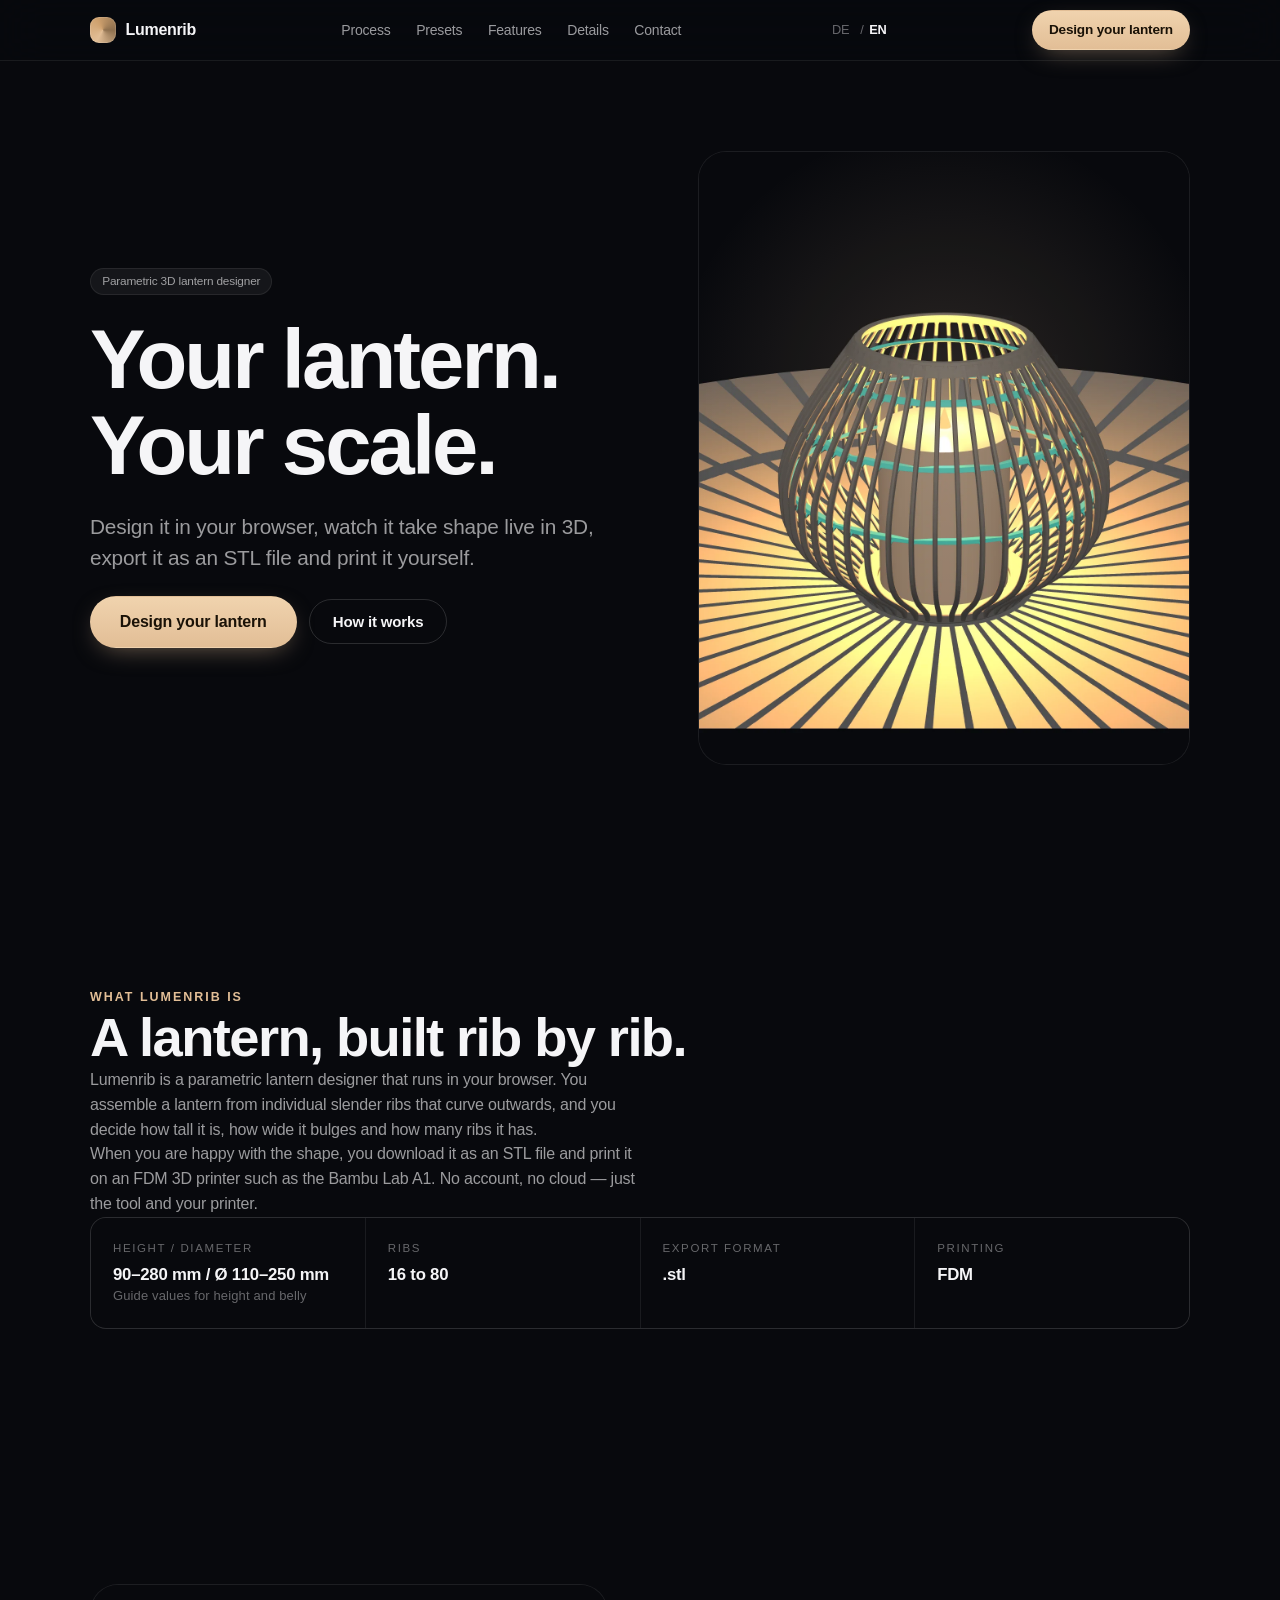
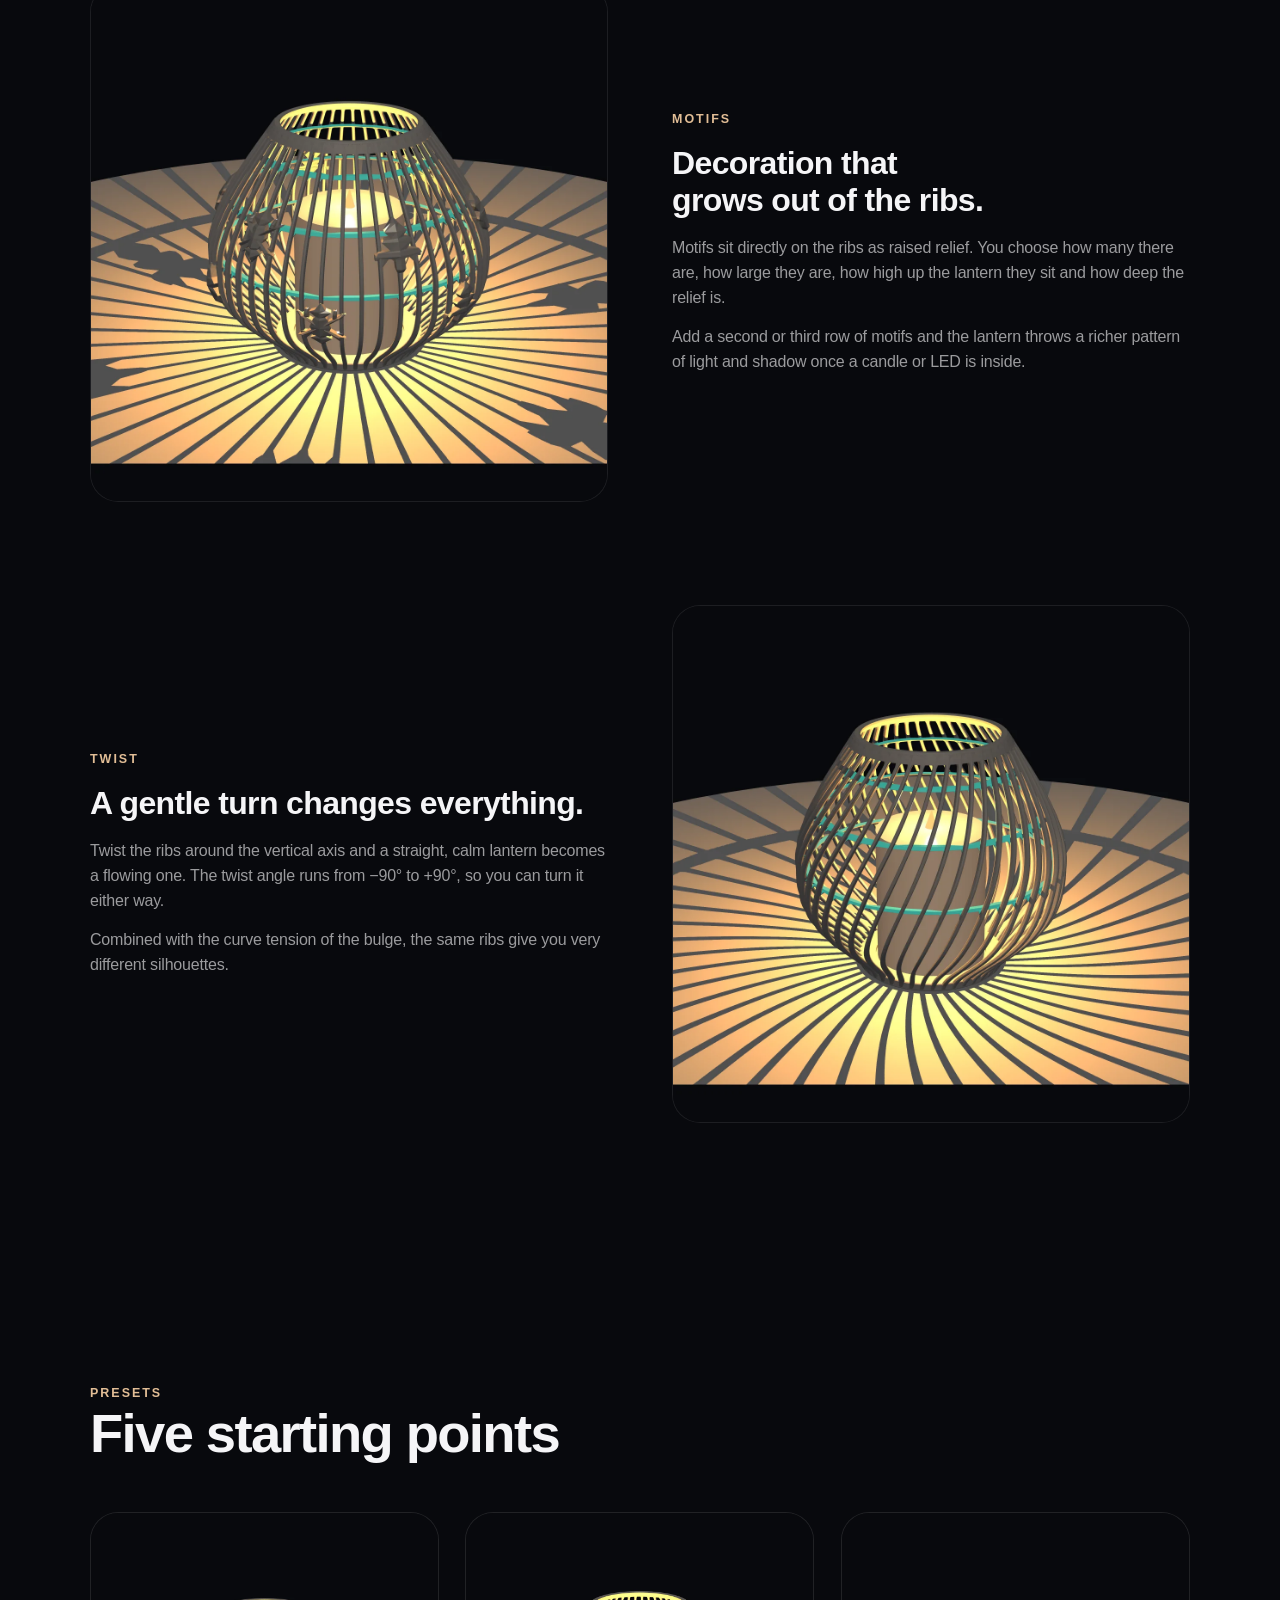
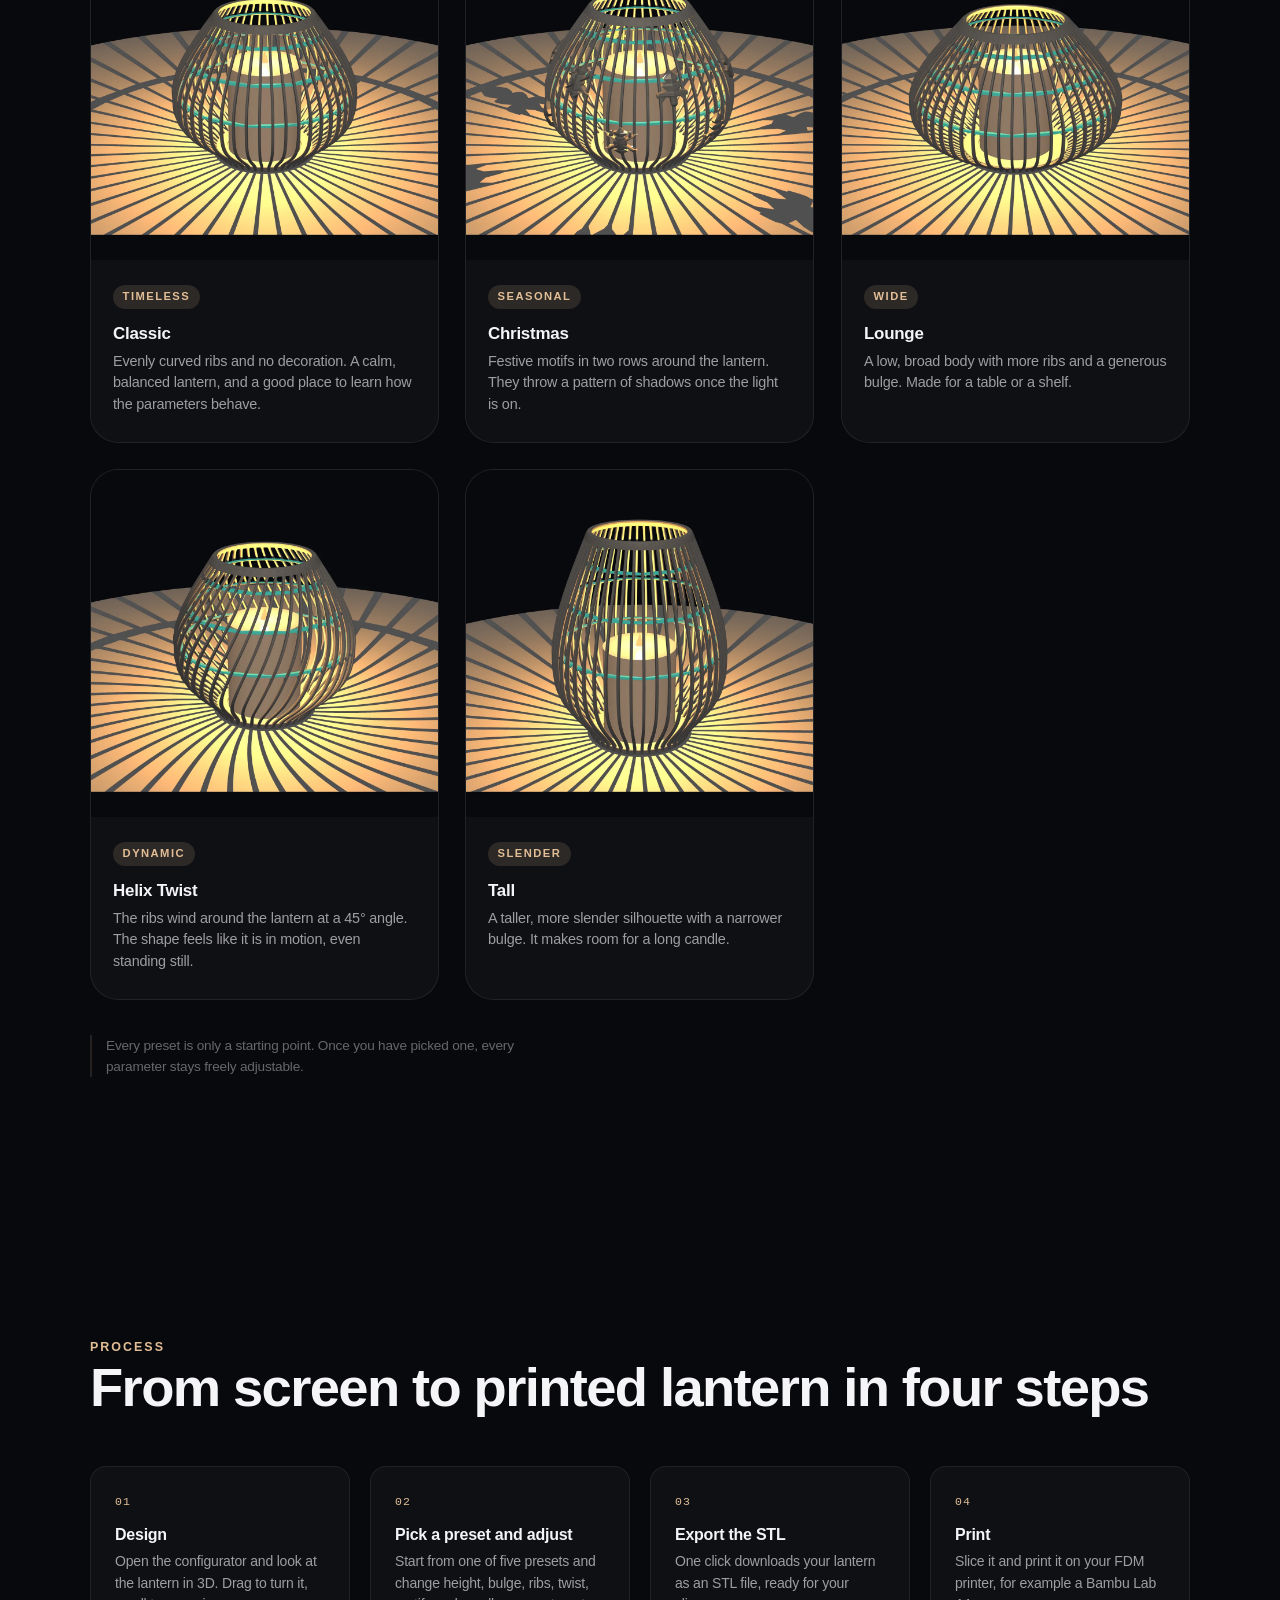
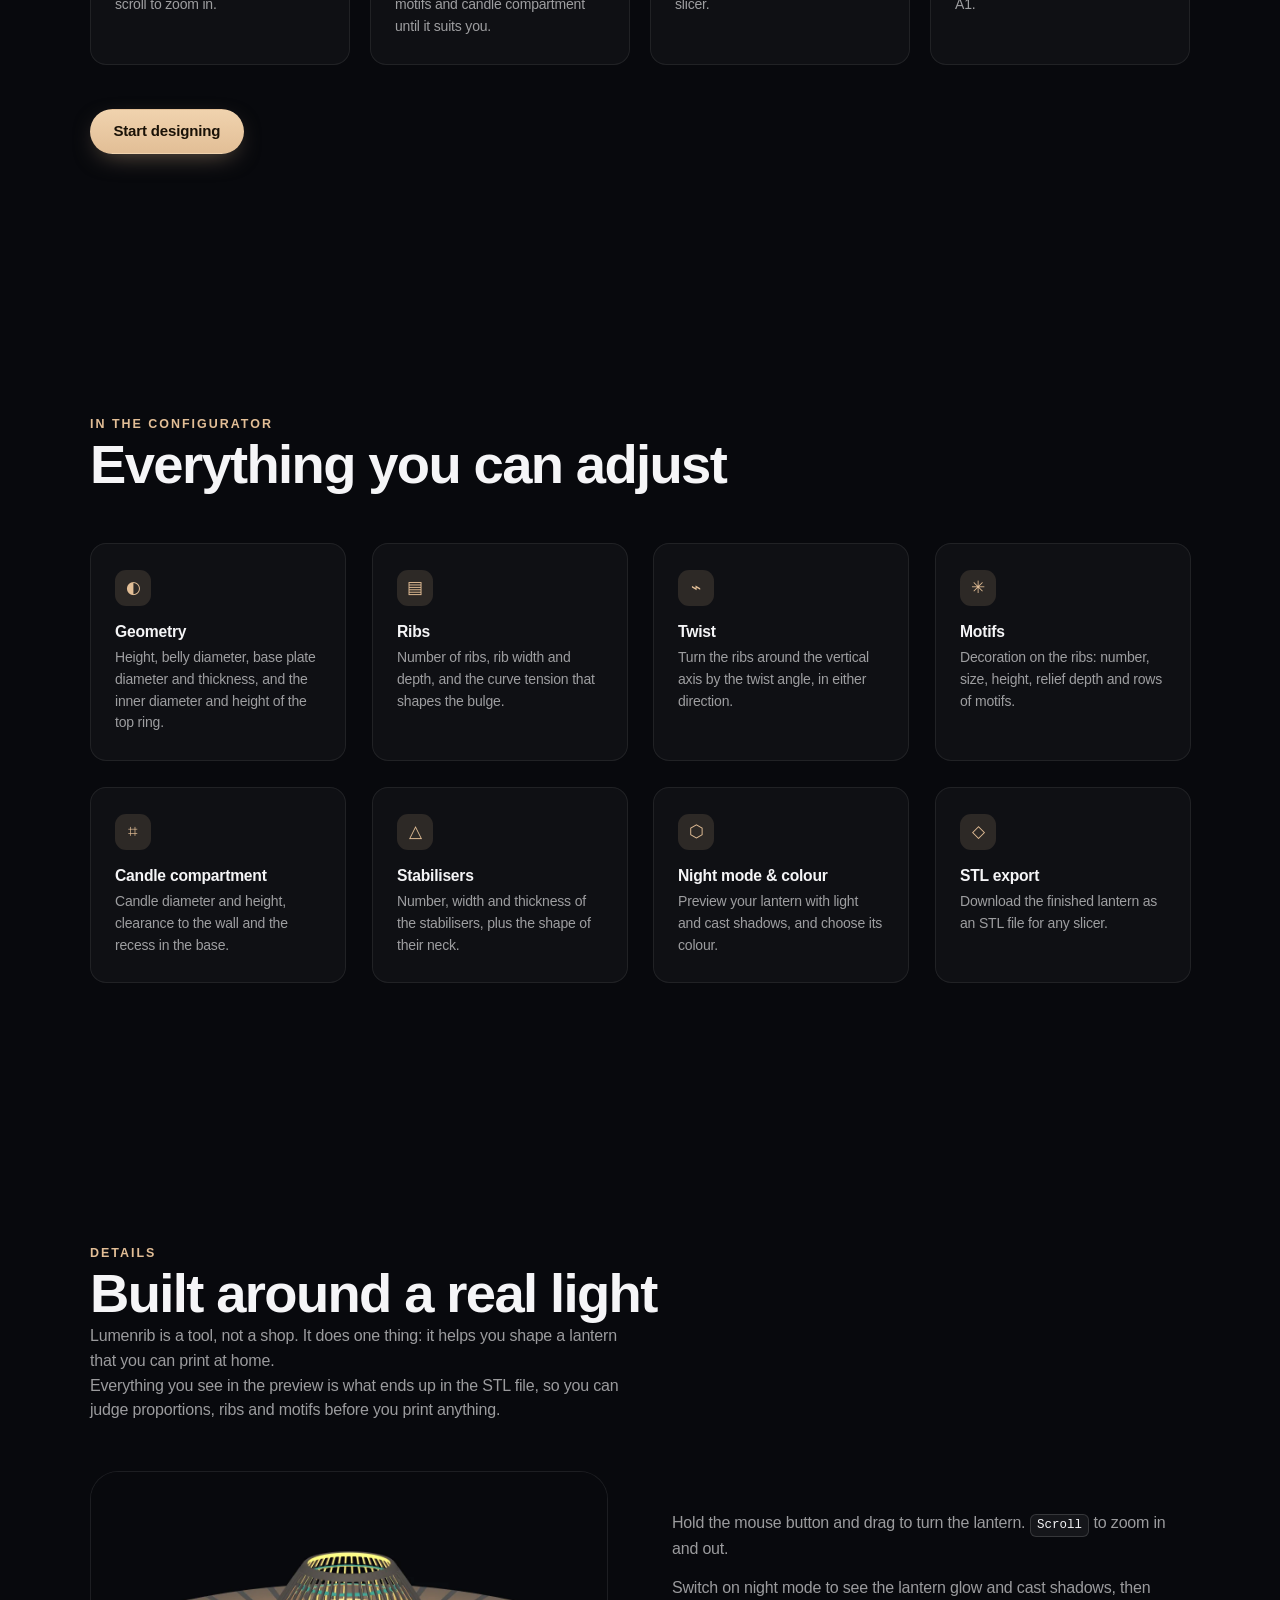
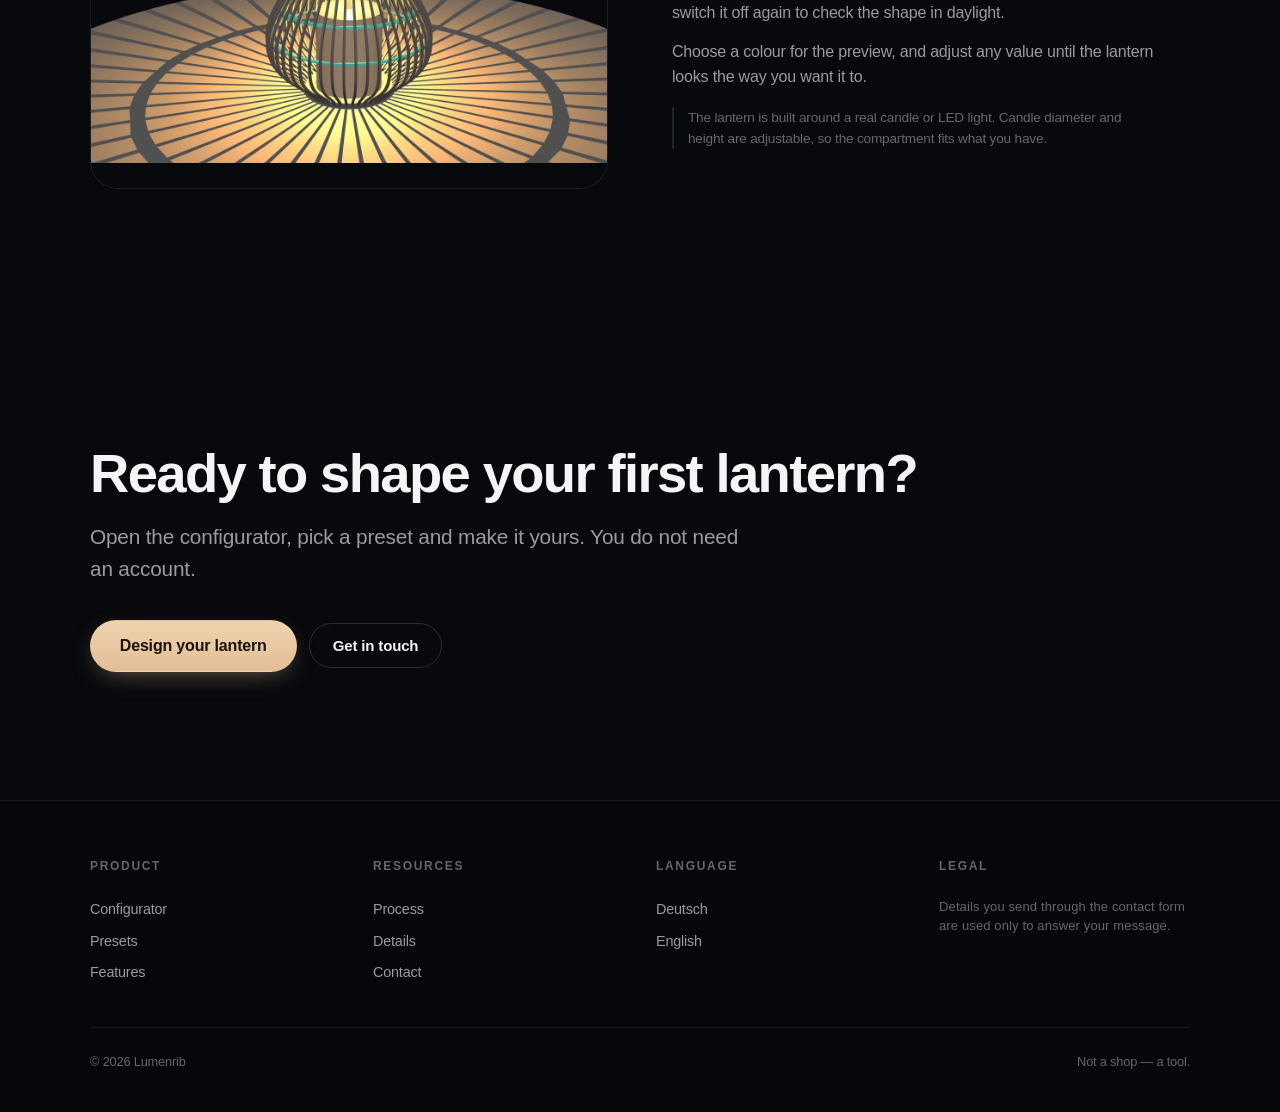
==== en/index.html @ dcef4f00 "Rebrand auf Lumenrib, Deko als Beta markiert, Druck-Service auf Kontaktseite" ====
<!DOCTYPE html>
<html lang="en">
<head>
  <meta charset="utf-8">
  <meta name="viewport" content="width=device-width, initial-scale=1">
  <title>Lumenrib — Design parametric 3D lanterns yourself</title>
  <meta name="description" content="Design a parametric lantern in your browser, see it live in 3D, export it as an STL file and print it yourself on an FDM 3D printer.">
  <meta name="theme-color" content="#08090d">

  <meta property="og:type" content="website">
  <meta property="og:site_name" content="Lumenrib">
  <meta property="og:locale" content="en_GB">
  <meta property="og:title" content="Lumenrib — Design parametric 3D lanterns yourself">
  <meta property="og:description" content="Design a lantern in your browser, export it as an STL file and print it yourself.">
  <meta property="og:image" content="../assets/img/wide-hero.webp">

  <link rel="alternate" hreflang="en" href="index.html">
  <link rel="alternate" hreflang="de" href="../index.html">
  <link rel="alternate" hreflang="x-default" href="../index.html">

  <link rel="icon" href="data:image/svg+xml,%3Csvg xmlns='http://www.w3.org/2000/svg' viewBox='0 0 32 32'%3E%3Crect width='32' height='32' rx='8' fill='%2308090d'/%3E%3Ccircle cx='16' cy='16' r='7' fill='%23e2be96'/%3E%3C/svg%3E">
  <link rel="preload" as="image" href="../assets/img/hero-portrait.webp">
  <link rel="stylesheet" href="../assets/css/site.css">
  <script src="../assets/js/site.js" defer></script>
</head>
<body>

  <nav class="nav" aria-label="Main navigation">
    <div class="wrap nav-inner">
      <a class="nav-brand" href="index.html" aria-label="Lumenrib — home">
        <span class="nav-mark" aria-hidden="true"></span>
        <span>Lumenrib</span>
      </a>
      <ul class="nav-links">
        <li><a class="nav-link" href="#process">Process</a></li>
        <li><a class="nav-link" href="#presets">Presets</a></li>
        <li><a class="nav-link" href="#features">Features</a></li>
        <li><a class="nav-link" href="#details">Details</a></li>
        <li><a class="nav-link" href="contact.html">Contact</a></li>
      </ul>
      <div class="lang" aria-label="Language">
        <a href="../index.html" hreflang="de" lang="de">DE</a>
        <span aria-hidden="true">/</span>
        <span aria-current="true">EN</span>
      </div>
      <a class="nav-cta" href="configurator.html">Design your lantern</a>
    </div>
  </nav>

  <main>

    <!-- Hero -->
    <section class="hero wrap">
      <div class="hero__copy">
        <span class="badge">Parametric 3D lantern designer</span>
        <h1 class="display-xl">Your lantern. Your scale.</h1>
        <p class="lede">Design it in your browser, watch it take shape live in 3D, export it as an STL file and print it yourself.</p>
        <div class="btn-row">
          <a class="btn btn--primary btn--lg" href="configurator.html">Design your lantern</a>
          <a class="btn btn--ghost" href="#process">How it works</a>
        </div>
      </div>
      <div class="hero__media">
        <img src="../assets/img/hero-portrait.webp" alt="A glowing 3D-printed lantern made of curved ribs, rendered in the Lumenrib configurator" width="1200" height="1500" loading="eager" decoding="async">
      </div>
    </section>

    <!-- Introduction -->
    <section class="section wrap reveal" id="introduction">
      <span class="eyebrow">What Lumenrib is</span>
      <h2 class="display-l">A lantern, built rib by rib.</h2>
      <p class="body">Lumenrib is a parametric lantern designer that runs in your browser. You assemble a lantern from individual slender ribs that curve outwards, and you decide how tall it is, how wide it bulges and how many ribs it has.</p>
      <p class="body">When you are happy with the shape, you download it as an STL file and print it on an FDM 3D printer such as the Bambu Lab A1. No account, no cloud — just the tool and your printer.</p>
      <dl class="specs reveal" data-reveal-delay="1">
        <div class="spec">
          <dt class="spec__k">Height / diameter</dt>
          <dd class="spec__v">90–280 mm / Ø 110–250 mm</dd>
          <dd class="caption">Guide values for height and belly</dd>
        </div>
        <div class="spec">
          <dt class="spec__k">Ribs</dt>
          <dd class="spec__v">16 to 80</dd>
        </div>
        <div class="spec">
          <dt class="spec__k">Export format</dt>
          <dd class="spec__v">.stl</dd>
        </div>
        <div class="spec">
          <dt class="spec__k">Printing</dt>
          <dd class="spec__v">FDM</dd>
        </div>
      </dl>
    </section>

    <!-- Showcase -->
    <section class="section wrap">
      <div class="showcase reveal">
        <div class="showcase__media">
          <img src="../assets/img/card-xmas.webp" alt="The Christmas preset: a lantern with decorative motifs on its ribs" width="1200" height="1200" loading="lazy" decoding="async">
        </div>
        <div class="showcase__body">
          <span class="eyebrow">Motifs</span>
          <h2 class="display-m">Decoration that grows out of the ribs.</h2>
          <p class="body">Motifs sit directly on the ribs as raised relief. You choose how many there are, how large they are, how high up the lantern they sit and how deep the relief is.</p>
          <p class="body">Add a second or third row of motifs and the lantern throws a richer pattern of light and shadow once a candle or LED is inside.</p>
        </div>
      </div>
      <div class="showcase showcase--flip reveal" style="margin-top: clamp(48px, 8vw, 110px)">
        <div class="showcase__media">
          <img src="../assets/img/card-twist.webp" alt="The Twist preset: a lantern whose ribs are twisted around the vertical axis" width="1200" height="1200" loading="lazy" decoding="async">
        </div>
        <div class="showcase__body">
          <span class="eyebrow">Twist</span>
          <h2 class="display-m">A gentle turn changes everything.</h2>
          <p class="body">Twist the ribs around the vertical axis and a straight, calm lantern becomes a flowing one. The twist angle runs from −90° to +90°, so you can turn it either way.</p>
          <p class="body">Combined with the curve tension of the bulge, the same ribs give you very different silhouettes.</p>
        </div>
      </div>
    </section>

    <!-- Presets -->
    <section class="section wrap reveal" id="presets">
      <span class="eyebrow">Presets</span>
      <h2 class="display-l">Five starting points</h2>
      <div class="grid grid--3" style="margin-top: clamp(28px, 4vw, 48px)">
        <article class="card reveal" data-reveal-delay="1">
          <div class="card__media">
            <img src="../assets/img/card-classic.webp" alt="The Classic preset: a plain lantern with evenly curved ribs" width="1200" height="1200" loading="lazy" decoding="async">
          </div>
          <div class="card__body">
            <span class="card__tag">Timeless</span>
            <h3 class="card__title">Classic</h3>
            <p class="card__text">Evenly curved ribs and no decoration. A calm, balanced lantern, and a good place to learn how the parameters behave.</p>
          </div>
        </article>
        <article class="card reveal" data-reveal-delay="2">
          <div class="card__media">
            <img src="../assets/img/card-xmas.webp" alt="The Christmas preset: a lantern with decorative motifs on its ribs" width="1200" height="1200" loading="lazy" decoding="async">
          </div>
          <div class="card__body">
            <span class="card__tag">Seasonal</span>
            <h3 class="card__title">Christmas</h3>
            <p class="card__text">Festive motifs in two rows around the lantern. They throw a pattern of shadows once the light is on.</p>
          </div>
        </article>
        <article class="card reveal" data-reveal-delay="3">
          <div class="card__media">
            <img src="../assets/img/card-lounge.webp" alt="The Lounge preset: a wide, low lantern with many ribs" width="1200" height="1200" loading="lazy" decoding="async">
          </div>
          <div class="card__body">
            <span class="card__tag">Wide</span>
            <h3 class="card__title">Lounge</h3>
            <p class="card__text">A low, broad body with more ribs and a generous bulge. Made for a table or a shelf.</p>
          </div>
        </article>
        <article class="card reveal" data-reveal-delay="1">
          <div class="card__media">
            <img src="../assets/img/card-twist.webp" alt="The Twist preset: a lantern whose ribs are twisted around the vertical axis" width="1200" height="1200" loading="lazy" decoding="async">
          </div>
          <div class="card__body">
            <span class="card__tag">Dynamic</span>
            <h3 class="card__title">Helix Twist</h3>
            <p class="card__text">The ribs wind around the lantern at a 45° angle. The shape feels like it is in motion, even standing still.</p>
          </div>
        </article>
        <article class="card reveal" data-reveal-delay="2">
          <div class="card__media">
            <img src="../assets/img/card-tall.webp" alt="The Tall preset: a slender, tall lantern" width="1200" height="1200" loading="lazy" decoding="async">
          </div>
          <div class="card__body">
            <span class="card__tag">Slender</span>
            <h3 class="card__title">Tall</h3>
            <p class="card__text">A taller, more slender silhouette with a narrower bulge. It makes room for a long candle.</p>
          </div>
        </article>
      </div>
      <p class="note" style="margin-top: clamp(24px, 3vw, 36px)">Every preset is only a starting point. Once you have picked one, every parameter stays freely adjustable.</p>
    </section>

    <!-- Process -->
    <section class="section wrap reveal" id="process">
      <span class="eyebrow">Process</span>
      <h2 class="display-l">From screen to printed lantern in four steps</h2>
      <ol class="steps" role="list" style="margin-top: clamp(28px, 4vw, 48px)">
        <li class="step reveal" data-reveal-delay="1">
          <span class="step__num">01</span>
          <h3 class="step__title">Design</h3>
          <p class="step__text">Open the configurator and look at the lantern in 3D. Drag to turn it, scroll to zoom in.</p>
        </li>
        <li class="step reveal" data-reveal-delay="2">
          <span class="step__num">02</span>
          <h3 class="step__title">Pick a preset and adjust</h3>
          <p class="step__text">Start from one of five presets and change height, bulge, ribs, twist, motifs and candle compartment until it suits you.</p>
        </li>
        <li class="step reveal" data-reveal-delay="3">
          <span class="step__num">03</span>
          <h3 class="step__title">Export the STL</h3>
          <p class="step__text">One click downloads your lantern as an STL file, ready for your slicer.</p>
        </li>
        <li class="step reveal" data-reveal-delay="1">
          <span class="step__num">04</span>
          <h3 class="step__title">Print</h3>
          <p class="step__text">Slice it and print it on your FDM printer, for example a Bambu Lab A1.</p>
        </li>
      </ol>
      <div class="btn-row" style="margin-top: clamp(28px, 4vw, 44px)">
        <a class="btn btn--primary" href="configurator.html">Start designing</a>
      </div>
    </section>

    <!-- Features -->
    <section class="section wrap reveal" id="features">
      <span class="eyebrow">In the configurator</span>
      <h2 class="display-l">Everything you can adjust</h2>
      <div class="grid grid--4" style="margin-top: clamp(28px, 4vw, 48px)">
        <div class="feature reveal" data-reveal-delay="1">
          <div class="feature__icon" aria-hidden="true">◐</div>
          <h3 class="feature__title">Geometry</h3>
          <p class="feature__text">Height, belly diameter, base plate diameter and thickness, and the inner diameter and height of the top ring.</p>
        </div>
        <div class="feature reveal" data-reveal-delay="2">
          <div class="feature__icon" aria-hidden="true">▤</div>
          <h3 class="feature__title">Ribs</h3>
          <p class="feature__text">Number of ribs, rib width and depth, and the curve tension that shapes the bulge.</p>
        </div>
        <div class="feature reveal" data-reveal-delay="3">
          <div class="feature__icon" aria-hidden="true">⌁</div>
          <h3 class="feature__title">Twist</h3>
          <p class="feature__text">Turn the ribs around the vertical axis by the twist angle, in either direction.</p>
        </div>
        <div class="feature reveal" data-reveal-delay="1">
          <div class="feature__icon" aria-hidden="true">✳</div>
          <h3 class="feature__title">Motifs</h3>
          <p class="feature__text">Decoration on the ribs: number, size, height, relief depth and rows of motifs.</p>
        </div>
        <div class="feature reveal" data-reveal-delay="2">
          <div class="feature__icon" aria-hidden="true">⌗</div>
          <h3 class="feature__title">Candle compartment</h3>
          <p class="feature__text">Candle diameter and height, clearance to the wall and the recess in the base.</p>
        </div>
        <div class="feature reveal" data-reveal-delay="3">
          <div class="feature__icon" aria-hidden="true">△</div>
          <h3 class="feature__title">Stabilisers</h3>
          <p class="feature__text">Number, width and thickness of the stabilisers, plus the shape of their neck.</p>
        </div>
        <div class="feature reveal" data-reveal-delay="1">
          <div class="feature__icon" aria-hidden="true">⬡</div>
          <h3 class="feature__title">Night mode &amp; colour</h3>
          <p class="feature__text">Preview your lantern with light and cast shadows, and choose its colour.</p>
        </div>
        <div class="feature reveal" data-reveal-delay="2">
          <div class="feature__icon" aria-hidden="true">◇</div>
          <h3 class="feature__title">STL export</h3>
          <p class="feature__text">Download the finished lantern as an STL file for any slicer.</p>
        </div>
      </div>
    </section>

    <!-- Details -->
    <section class="section wrap reveal" id="details">
      <span class="eyebrow">Details</span>
      <h2 class="display-l">Built around a real light</h2>
      <p class="body">Lumenrib is a tool, not a shop. It does one thing: it helps you shape a lantern that you can print at home.</p>
      <p class="body">Everything you see in the preview is what ends up in the STL file, so you can judge proportions, ribs and motifs before you print anything.</p>
      <div class="showcase" style="margin-top: clamp(28px, 4vw, 48px)">
        <div class="showcase__media">
          <img src="../assets/img/wide-hero.webp" alt="A lantern in the Lumenrib configurator, shown in the 3D preview" width="1200" height="733" loading="lazy" decoding="async">
        </div>
        <div class="showcase__body">
          <p class="body">Hold the mouse button and drag to turn the lantern. <span class="kbd">Scroll</span> to zoom in and out.</p>
          <p class="body">Switch on night mode to see the lantern glow and cast shadows, then switch it off again to check the shape in daylight.</p>
          <p class="body">Choose a colour for the preview, and adjust any value until the lantern looks the way you want it to.</p>
          <p class="note">The lantern is built around a real candle or LED light. Candle diameter and height are adjustable, so the compartment fits what you have.</p>
        </div>
      </div>
    </section>

    <!-- Closing CTA -->
    <section class="section wrap reveal">
      <h2 class="display-l">Ready to shape your first lantern?</h2>
      <p class="lede" style="margin-top: 1.1rem">Open the configurator, pick a preset and make it yours. You do not need an account.</p>
      <div class="btn-row" style="margin-top: clamp(24px, 3vw, 36px)">
        <a class="btn btn--primary btn--lg" href="configurator.html">Design your lantern</a>
        <a class="btn btn--ghost" href="contact.html">Get in touch</a>
      </div>
    </section>

  </main>

  <footer class="footer">
    <div class="wrap">
      <div class="footer-grid">
        <div class="footer-col">
          <p class="footer-title">Product</p>
          <ul>
            <li><a href="configurator.html">Configurator</a></li>
            <li><a href="#presets">Presets</a></li>
            <li><a href="#features">Features</a></li>
          </ul>
        </div>
        <div class="footer-col">
          <p class="footer-title">Resources</p>
          <ul>
            <li><a href="#process">Process</a></li>
            <li><a href="#details">Details</a></li>
            <li><a href="contact.html">Contact</a></li>
          </ul>
        </div>
        <div class="footer-col">
          <p class="footer-title">Language</p>
          <ul>
            <li><a href="../index.html" hreflang="de" lang="de">Deutsch</a></li>
            <li><span aria-current="true">English</span></li>
          </ul>
        </div>
        <div class="footer-col">
          <p class="footer-title">Legal</p>
          <p class="caption">Details you send through the contact form are used only to answer your message.</p>
        </div>
      </div>
      <div class="footer-note">
        <span>© <span data-year>2026</span> Lumenrib</span>
        <span>Not a shop — a tool.</span>
      </div>
    </div>
  </footer>

</body>
</html>
---- assets/css/site.css ----
/* ==========================================================================
   Lumenrib — Design-System
   Reines, handgeschriebenes CSS. Kein Framework, kein Build-Step.
   Einzige Design-Quelle für alle Landing-/Kontaktseiten.
   Breakpoints (mobile-first): 640 / 900 / 1200px
   ========================================================================== */

/* --------------------------------------------------------------------------
   1. Tokens
   -------------------------------------------------------------------------- */
:root {
  --bg: #08090d;
  --surface: rgba(255, 255, 255, .03);
  --surface-2: rgba(255, 255, 255, .055);
  --line: rgba(255, 255, 255, .075);
  --line-strong: rgba(255, 255, 255, .14);
  --fg: #f5f5f7;
  --fg-2: rgba(245, 245, 247, .62);
  --fg-3: rgba(245, 245, 247, .40);
  --accent: #e2be96;
  --accent-soft: rgba(226, 190, 150, .14);
  --radius: 16px;
  --radius-lg: 28px;
  --maxw: 1180px;
  --ease: cubic-bezier(.16, 1, .3, 1);
  --nav-h: 60px;
  --font-sans: -apple-system, BlinkMacSystemFont, "SF Pro Display", "Inter", "Segoe UI", Roboto, sans-serif;
  --font-mono: ui-monospace, "SF Mono", "JetBrains Mono", Menlo, monospace;
  color-scheme: dark;
}

/* --------------------------------------------------------------------------
   2. Reset & Basis
   -------------------------------------------------------------------------- */
*,
*::before,
*::after {
  box-sizing: border-box;
}

* {
  margin: 0;
}

html {
  scroll-behavior: smooth;
  -webkit-text-size-adjust: 100%;
  text-size-adjust: 100%;
}

body {
  min-height: 100vh;
  background: var(--bg);
  color: var(--fg);
  font-family: var(--font-sans);
  font-size: 17px;
  line-height: 1.55;
  letter-spacing: -.011em;
  -webkit-font-smoothing: antialiased;
  -moz-osx-font-smoothing: grayscale;
  text-rendering: optimizeLegibility;
}

img,
picture,
svg,
video {
  display: block;
  max-width: 100%;
  height: auto;
}

input,
button,
textarea,
select {
  font: inherit;
  color: inherit;
}

button {
  background: none;
  border: 0;
}

a {
  color: var(--accent);
  text-decoration-thickness: 1px;
  text-underline-offset: .18em;
}

h1, h2, h3, h4, h5, h6 {
  font-weight: 600;
  overflow-wrap: break-word;
}

p {
  overflow-wrap: break-word;
}

ul[role="list"],
ol[role="list"] {
  list-style: none;
  padding: 0;
}

::selection {
  background: rgba(226, 190, 150, .32);
  color: var(--fg);
}

/* Anker-Ziele landen unterhalb der Sticky-Nav */
[id] {
  scroll-margin-top: calc(var(--nav-h) + 16px);
}

:focus-visible {
  outline: 2px solid var(--accent);
  outline-offset: 3px;
}

/* --------------------------------------------------------------------------
   3. Layout
   -------------------------------------------------------------------------- */
.wrap {
  width: 100%;
  max-width: var(--maxw);
  margin-inline: auto;
  padding-inline: clamp(20px, 5vw, 40px);
}

.section {
  padding-block: clamp(72px, 10vw, 140px);
}

.section--tight {
  padding-block: clamp(36px, 5vw, 70px);
}

.eyebrow {
  display: inline-block;
  font-size: .78rem;
  font-weight: 600;
  line-height: 1.3;
  text-transform: uppercase;
  letter-spacing: .16em;
  color: var(--accent);
  font-feature-settings: "ss01";
}

.divider {
  display: block;
  width: 100%;
  height: 1px;
  background: var(--line);
  border: 0;
}

/* --------------------------------------------------------------------------
   4. Typografie
   -------------------------------------------------------------------------- */
.display-xl,
.display-l,
.display-m {
  font-weight: 600;
  color: var(--fg);
  font-feature-settings: "ss01";
  text-wrap: balance;
}

.display-xl {
  font-size: clamp(2.6rem, 7vw, 5.2rem);
  line-height: 1.03;
  letter-spacing: -.035em;
}

.display-l {
  font-size: clamp(2rem, 4.6vw, 3.4rem);
  line-height: 1.08;
  letter-spacing: -.03em;
}

.display-m {
  font-size: clamp(1.4rem, 2.6vw, 2rem);
  line-height: 1.15;
  letter-spacing: -.02em;
}

.lede {
  font-size: clamp(1.05rem, 1.9vw, 1.3rem);
  line-height: 1.5;
  color: var(--fg-2);
  max-width: 62ch;
  text-wrap: pretty;
}

.body {
  font-size: 1rem;
  color: var(--fg-2);
  max-width: 62ch;
  text-wrap: pretty;
}

.caption {
  font-size: .8125rem;
  line-height: 1.45;
  color: var(--fg-3);
  letter-spacing: .01em;
}

.mono {
  font-family: var(--font-mono);
  font-size: .9em;
  letter-spacing: 0;
}

/* --------------------------------------------------------------------------
   5. Navigation
   -------------------------------------------------------------------------- */
.nav {
  position: sticky;
  top: 0;
  z-index: 100;
  background: rgba(8, 9, 13, .72);
  -webkit-backdrop-filter: blur(24px) saturate(180%);
  backdrop-filter: blur(24px) saturate(180%);
  border-bottom: 1px solid var(--line);
  transition: background .35s var(--ease), box-shadow .35s var(--ease);
}

.nav.is-scrolled {
  background: rgba(8, 9, 13, .9);
  box-shadow: 0 1px 0 rgba(255, 255, 255, .06);
}

.nav-inner {
  display: flex;
  align-items: center;
  justify-content: space-between;
  gap: 1rem;
  height: var(--nav-h);
}

.nav-brand {
  display: inline-flex;
  align-items: center;
  gap: .6rem;
  flex: none;
  min-height: 44px;
  font-size: 1rem;
  font-weight: 600;
  letter-spacing: -.02em;
  color: var(--fg);
  text-decoration: none;
  white-space: nowrap;
}

.nav-mark {
  display: inline-block;
  flex: none;
  width: 26px;
  height: 26px;
  border-radius: 9px;
  background: conic-gradient(from 210deg, #e2be96, #cfa16e, #8d6f4e, #e2be96);
  box-shadow: 0 0 0 1px rgba(255, 255, 255, .12) inset;
}

.nav-links {
  display: flex;
  align-items: center;
  gap: 1.6rem;
  list-style: none;
  padding: 0;
}

.nav-link {
  font-size: .875rem;
  color: var(--fg-2);
  text-decoration: none;
  white-space: nowrap;
  transition: color .25s var(--ease);
}

.nav-link:hover,
.nav-link[aria-current="page"] {
  color: var(--fg);
}

.nav-cta {
  display: inline-flex;
  align-items: center;
  justify-content: center;
  gap: .4rem;
  min-height: 40px;
  padding: .5rem 1rem;
  border-radius: 999px;
  border: 1px solid transparent;
  background: linear-gradient(180deg, #f0d3ae, #e2be96);
  color: #1a1207;
  font-size: .85rem;
  font-weight: 600;
  line-height: 1.2;
  text-decoration: none;
  white-space: nowrap;
  cursor: pointer;
  box-shadow: 0 8px 26px -10px rgba(226, 190, 150, .55);
  transition: transform .1s ease-out, background .3s var(--ease), box-shadow .3s var(--ease);
}

.nav-cta:hover {
  background: linear-gradient(180deg, #f6e0c2, #e9c9a5);
  box-shadow: 0 14px 34px -12px rgba(226, 190, 150, .7);
}

.nav-cta:active {
  transform: scale(.97);
}

.lang {
  display: flex;
  align-items: center;
  gap: .35rem;
  font-size: .8rem;
  color: var(--fg-3);
}

.lang a {
  display: inline-flex;
  align-items: center;
  justify-content: center;
  min-width: 28px;
  min-height: 32px;
  color: var(--fg-3);
  text-decoration: none;
  transition: color .25s var(--ease);
}

.lang a:hover {
  color: var(--fg-2);
}

.lang a[aria-current="page"],
.lang a[aria-current="true"],
.lang [aria-current] {
  color: var(--fg);
  font-weight: 600;
}

/* Mobile: Nav bleibt einzeilig — nur Marke, CTA und Sprache */
@media (max-width: 899px) {
  .nav-links {
    display: none;
  }
}

/* Schmale Displays (< 420px): Nav enger, CTA kompakter */
@media (max-width: 419px) {
  .nav-inner {
    gap: .45rem;
    padding-inline: 14px;
  }

  .nav-cta {
    padding: .5rem .65rem;
    font-size: .74rem;
  }

  .lang {
    gap: .15rem;
  }

  .lang a,
  .lang span {
    min-width: 26px;
  }
}

/* Sehr schmale Displays (< 360px): nur die Marke, kein Wortmarken-Text */
@media (max-width: 359px) {
  .nav-brand > span:not(.nav-mark) {
    display: none;
  }
}

@media (max-width: 639px) {
  .nav-inner {
    gap: .6rem;
  }

  .nav-brand {
    font-size: .95rem;
  }

  .nav-cta {
    min-height: 44px;
    padding: .5rem .9rem;
    font-size: .8rem;
  }

  .lang a {
    min-width: 32px;
    min-height: 44px;
  }
}

/* --------------------------------------------------------------------------
   6. Buttons
   -------------------------------------------------------------------------- */
.btn {
  display: inline-flex;
  align-items: center;
  justify-content: center;
  gap: .5rem;
  min-height: 44px;
  padding: .78rem 1.4rem;
  border-radius: 999px;
  border: 1px solid transparent;
  font-size: .94rem;
  font-weight: 550;
  line-height: 1.2;
  letter-spacing: -.011em;
  text-decoration: none;
  white-space: nowrap;
  cursor: pointer;
  -webkit-tap-highlight-color: transparent;
  user-select: none;
  transition:
    transform .1s ease-out,
    background .3s var(--ease),
    border-color .3s var(--ease),
    box-shadow .3s var(--ease);
}

.btn:disabled,
.btn[aria-disabled="true"] {
  opacity: .55;
  cursor: progress;
}

.btn--lg {
  min-height: 52px;
  padding: .95rem 1.8rem;
  font-size: 1rem;
}

.btn--primary {
  background: linear-gradient(180deg, #f0d3ae, #e2be96);
  color: #1a1207;
  font-weight: 600;
  box-shadow: 0 8px 26px -10px rgba(226, 190, 150, .55);
}

.btn--primary:hover {
  transform: translateY(-1px);
  background: linear-gradient(180deg, #f6e0c2, #e9c9a5);
  box-shadow: 0 14px 34px -12px rgba(226, 190, 150, .7);
}

.btn--ghost {
  background: transparent;
  border-color: var(--line-strong);
  color: var(--fg);
}

.btn--ghost:hover {
  background: var(--surface-2);
  border-color: rgba(255, 255, 255, .24);
}

/* Press-Feedback: sofort, schlägt Hover-Lift */
.btn:active,
.btn--primary:active,
.btn--ghost:active {
  transform: scale(.97);
}

.btn:disabled:active {
  transform: none;
}

.btn-row {
  display: flex;
  flex-wrap: wrap;
  align-items: center;
  gap: .8rem;
}

/* --------------------------------------------------------------------------
   7. Grids & Karten
   -------------------------------------------------------------------------- */
.grid {
  display: grid;
  gap: clamp(16px, 2.2vw, 26px);
}

.grid--2 {
  grid-template-columns: repeat(auto-fit, minmax(min(280px, 100%), 1fr));
}

.grid--3 {
  grid-template-columns: repeat(auto-fit, minmax(min(260px, 100%), 1fr));
}

.grid--4 {
  grid-template-columns: repeat(auto-fit, minmax(min(210px, 100%), 1fr));
}

.card {
  display: flex;
  flex-direction: column;
  position: relative;
  background: var(--surface);
  border: 1px solid var(--line);
  border-radius: var(--radius-lg);
  overflow: hidden;
  color: inherit;
  text-decoration: none;
  transition:
    transform .45s var(--ease),
    border-color .45s var(--ease),
    background .45s var(--ease);
}

.card:hover {
  transform: translateY(-5px);
  border-color: var(--line-strong);
  background: var(--surface-2);
}

.card__media {
  aspect-ratio: 1 / 1;
  overflow: hidden;
  background: #0d0e13;
}

.card__media img {
  width: 100%;
  height: 100%;
  object-fit: cover;
  display: block;
  transition: transform .7s var(--ease);
}

.card:hover .card__media img {
  transform: scale(1.045);
}

.card__body {
  padding: 22px 22px 26px;
}

.card__title {
  font-size: 1.06rem;
  font-weight: 600;
  line-height: 1.3;
  letter-spacing: -.015em;
  margin-bottom: .35rem;
}

.card__text {
  font-size: .9rem;
  line-height: 1.5;
  color: var(--fg-2);
}

.card__tag {
  display: inline-block;
  font-size: .7rem;
  font-weight: 600;
  line-height: 1.3;
  text-transform: uppercase;
  letter-spacing: .13em;
  color: var(--accent);
  background: var(--accent-soft);
  padding: .3rem .6rem;
  border-radius: 999px;
  margin-bottom: .9rem;
}

/* --------------------------------------------------------------------------
   8. Features
   -------------------------------------------------------------------------- */
.feature {
  padding: 26px 24px;
  border-radius: var(--radius);
  background: var(--surface);
  border: 1px solid var(--line);
}

.feature__icon {
  display: flex;
  align-items: center;
  justify-content: center;
  width: 36px;
  height: 36px;
  border-radius: 11px;
  background: var(--accent-soft);
  color: var(--accent);
  font-size: 1.05rem;
  line-height: 1;
  margin-bottom: 1rem;
}

.feature__icon svg {
  width: 18px;
  height: 18px;
}

.feature__title {
  font-size: .98rem;
  font-weight: 600;
  line-height: 1.3;
  letter-spacing: -.015em;
  margin-bottom: .3rem;
}

.feature__text {
  font-size: .875rem;
  line-height: 1.55;
  color: var(--fg-2);
}

/* --------------------------------------------------------------------------
   9. Showcase
   -------------------------------------------------------------------------- */
.showcase {
  display: grid;
  grid-template-columns: 1fr 1fr;
  gap: clamp(24px, 5vw, 72px);
  align-items: center;
}

.showcase__media {
  border-radius: var(--radius-lg);
  overflow: hidden;
  border: 1px solid var(--line);
  background: #0b0c10;
}

.showcase__media img {
  width: 100%;
  display: block;
  object-fit: cover;
}

.showcase__body {
  display: flex;
  flex-direction: column;
  align-items: flex-start;
  gap: 1.1rem;
}

.showcase__body .lede + .body,
.showcase__body .body + .body {
  margin-top: -.2rem;
}

@media (min-width: 900px) {
  .showcase--flip .showcase__media {
    order: 2;
  }
}

@media (max-width: 899px) {
  .showcase {
    grid-template-columns: 1fr;
  }

  .showcase--flip .showcase__media {
    order: 0;
  }
}

/* --------------------------------------------------------------------------
   10. Schritte
   -------------------------------------------------------------------------- */
.steps {
  display: grid;
  grid-template-columns: repeat(auto-fit, minmax(min(240px, 100%), 1fr));
  gap: 20px;
  list-style: none;
  padding: 0;
}

.step {
  position: relative;
  padding: 26px 24px;
  border-radius: var(--radius);
  background: var(--surface);
  border: 1px solid var(--line);
}

.step__num {
  display: block;
  font-family: var(--font-mono);
  font-size: .72rem;
  letter-spacing: .1em;
  color: var(--accent);
  margin-bottom: .9rem;
}

.step__title {
  font-size: 1rem;
  font-weight: 600;
  line-height: 1.3;
  letter-spacing: -.015em;
  margin-bottom: .3rem;
}

.step__text {
  font-size: .875rem;
  line-height: 1.55;
  color: var(--fg-2);
}

/* --------------------------------------------------------------------------
   11. Fakten / Specs
   -------------------------------------------------------------------------- */
.specs {
  display: grid;
  grid-template-columns: repeat(auto-fit, minmax(min(200px, 100%), 1fr));
  gap: 1px;
  background: var(--line);
  border: 1px solid var(--line);
  border-radius: var(--radius);
  overflow: hidden;
  padding: 0;
}

.spec {
  background: var(--bg);
  padding: 22px;
}

.spec__k {
  display: block;
  font-size: .72rem;
  font-weight: 500;
  text-transform: uppercase;
  letter-spacing: .14em;
  color: var(--fg-3);
  margin-bottom: .4rem;
}

.spec__v {
  display: block;
  font-size: 1.05rem;
  font-weight: 600;
  line-height: 1.35;
  letter-spacing: -.015em;
  color: var(--fg);
}

/* dl-Varianten: dd ohne Einzug */
.spec dd {
  margin: 0;
}

/* --------------------------------------------------------------------------
   12. Footer
   -------------------------------------------------------------------------- */
.footer {
  border-top: 1px solid var(--line);
  padding-block: 56px 40px;
  background: #06070a;
}

.footer-grid {
  display: grid;
  grid-template-columns: repeat(auto-fit, minmax(min(180px, 100%), 1fr));
  gap: 32px;
  margin-bottom: 44px;
}

.footer-title {
  font-size: .75rem;
  font-weight: 600;
  text-transform: uppercase;
  letter-spacing: .14em;
  color: var(--fg-3);
  margin-bottom: .9rem;
}

.footer-col {
  display: flex;
  flex-direction: column;
  align-items: flex-start;
  gap: .55rem;
  font-size: .9rem;
  color: var(--fg-2);
}

.footer-col ul {
  display: flex;
  flex-direction: column;
  gap: .55rem;
  list-style: none;
  padding: 0;
}

.footer-col a {
  color: var(--fg-2);
  text-decoration: none;
  font-size: .9rem;
  transition: color .25s var(--ease);
}

.footer-col a:hover {
  color: var(--fg);
}

.footer-note {
  display: flex;
  flex-wrap: wrap;
  justify-content: space-between;
  gap: 12px;
  font-size: .8rem;
  color: var(--fg-3);
  border-top: 1px solid var(--line);
  padding-top: 24px;
}

.footer-note a {
  color: var(--fg-2);
  text-decoration: none;
}

.footer-note a:hover {
  color: var(--fg);
}

@media (max-width: 639px) {
  .footer-col a {
    display: inline-flex;
    align-items: center;
    min-height: 44px;
  }

  .footer-col,
  .footer-col ul {
    gap: 0;
  }
}

/* --------------------------------------------------------------------------
   13. Hero
   -------------------------------------------------------------------------- */
.hero {
  display: grid;
  grid-template-columns: 1.05fr .95fr;
  gap: clamp(28px, 5vw, 64px);
  align-items: center;
  padding-block: clamp(48px, 7vw, 96px);
}

.hero__copy {
  display: flex;
  flex-direction: column;
  align-items: flex-start;
  gap: 1.4rem;
}

.hero__media {
  position: relative;
  border-radius: var(--radius-lg);
  overflow: hidden;
  border: 1px solid var(--line);
  background: #0a0b0f;
  isolation: isolate;
}

.hero__media img {
  width: 100%;
  display: block;
}

.hero__media::after {
  content: "";
  position: absolute;
  inset: 0;
  z-index: 1;
  background: radial-gradient(circle at 50% 40%, rgba(226, 190, 150, .16), transparent 62%);
  mix-blend-mode: screen;
  pointer-events: none;
}

@media (max-width: 899px) {
  .hero {
    grid-template-columns: 1fr;
  }
}

/* --------------------------------------------------------------------------
   14. Kleinteile
   -------------------------------------------------------------------------- */
.badge {
  display: inline-flex;
  align-items: center;
  gap: .4rem;
  font-size: .74rem;
  font-weight: 500;
  line-height: 1.3;
  padding: .3rem .7rem;
  border-radius: 999px;
  background: var(--surface-2);
  border: 1px solid var(--line);
  color: var(--fg-2);
}

.kbd {
  display: inline-block;
  font-family: var(--font-mono);
  font-size: .78rem;
  line-height: 1.3;
  letter-spacing: 0;
  padding: .15rem .4rem;
  border-radius: 6px;
  background: var(--surface-2);
  border: 1px solid var(--line-strong);
  color: var(--fg);
}

.note {
  font-size: .85rem;
  line-height: 1.55;
  color: var(--fg-3);
  border-left: 2px solid var(--accent-soft);
  padding-left: 14px;
  max-width: 62ch;
}

/* --------------------------------------------------------------------------
   15. Formular
   -------------------------------------------------------------------------- */
.form {
  display: grid;
  gap: 18px;
  max-width: 560px;
}

.field {
  display: grid;
  gap: .45rem;
  border: 0;
  padding: 0;
  min-width: 0;
}

.field__label {
  font-size: .85rem;
  font-weight: 550;
  color: var(--fg);
}

.field__hint {
  font-size: .78rem;
  line-height: 1.45;
  color: var(--fg-3);
}

.input,
.textarea,
.select {
  display: block;
  width: 100%;
  min-height: 44px;
  padding: .8rem .95rem;
  border-radius: 12px;
  background: rgba(255, 255, 255, .04);
  border: 1px solid var(--line-strong);
  color: var(--fg);
  font: inherit;
  font-size: .94rem;
  line-height: 1.4;
  letter-spacing: -.011em;
  transition:
    border-color .25s var(--ease),
    background .25s var(--ease),
    box-shadow .25s var(--ease);
}

.input:hover,
.textarea:hover,
.select:hover {
  border-color: rgba(255, 255, 255, .2);
}

.input:focus,
.textarea:focus,
.select:focus {
  outline: none;
  border-color: rgba(226, 190, 150, .55);
  box-shadow: 0 0 0 4px rgba(226, 190, 150, .12);
  background: rgba(255, 255, 255, .06);
}

.input::placeholder,
.textarea::placeholder {
  color: var(--fg-3);
  opacity: 1;
}

.input[aria-invalid="true"],
.textarea[aria-invalid="true"],
.select[aria-invalid="true"] {
  border-color: rgba(255, 120, 120, .55);
}

.input[aria-invalid="true"]:focus,
.textarea[aria-invalid="true"]:focus,
.select[aria-invalid="true"]:focus {
  box-shadow: 0 0 0 4px rgba(255, 120, 120, .12);
}

.textarea {
  min-height: 150px;
  resize: vertical;
}

.select {
  -webkit-appearance: none;
  appearance: none;
  padding-right: 2.6rem;
  cursor: pointer;
  background-image: url("data:image/svg+xml,%3Csvg xmlns='http://www.w3.org/2000/svg' width='12' height='8' viewBox='0 0 12 8' fill='none'%3E%3Cpath d='M1 1.5l5 5 5-5' stroke='rgba(245,245,247,0.40)' stroke-width='1.6' stroke-linecap='round' stroke-linejoin='round'/%3E%3C/svg%3E");
  background-repeat: no-repeat;
  background-position: right .95rem center;
  background-size: 12px 8px;
}

.select option {
  background: #14151b;
  color: var(--fg);
}

.checkbox {
  display: flex;
  align-items: flex-start;
  gap: .6rem;
  font-size: .85rem;
  line-height: 1.5;
  color: var(--fg-2);
  cursor: pointer;
}

.checkbox input {
  -webkit-appearance: none;
  appearance: none;
  position: relative;
  flex: none;
  width: 18px;
  height: 18px;
  margin: 2px 0 0;
  border-radius: 5px;
  border: 1px solid var(--line-strong);
  background: rgba(255, 255, 255, .04);
  cursor: pointer;
  transition:
    background .2s var(--ease),
    border-color .2s var(--ease),
    box-shadow .2s var(--ease);
}

.checkbox input::after {
  content: "";
  position: absolute;
  left: 5px;
  top: 1.5px;
  width: 5px;
  height: 10px;
  border: solid #1a1207;
  border-width: 0 2px 2px 0;
  transform: rotate(45deg) scale(0);
  transform-origin: center;
  transition: transform .2s var(--ease);
}

.checkbox input:checked {
  background: var(--accent);
  border-color: var(--accent);
}

.checkbox input:checked::after {
  transform: rotate(45deg) scale(1);
}

.checkbox input:focus-visible {
  outline: 2px solid var(--accent);
  outline-offset: 2px;
}

.checkbox input[aria-invalid="true"] {
  border-color: rgba(255, 120, 120, .55);
}

.checkbox a {
  color: var(--accent);
}

.form__status {
  display: none;
  font-size: .875rem;
  line-height: 1.5;
  padding: .75rem 1rem;
  border-radius: 12px;
}

.form__status a {
  color: inherit;
  font-weight: 600;
}

.form__status--ok {
  display: block;
  background: rgba(120, 220, 150, .1);
  border: 1px solid rgba(120, 220, 150, .3);
  color: #a8e8bc;
}

.form__status--err {
  display: block;
  background: rgba(255, 120, 120, .1);
  border: 1px solid rgba(255, 120, 120, .3);
  color: #ffb3b3;
}

/* --------------------------------------------------------------------------
   16. Motion — Scroll-Reveal
   -------------------------------------------------------------------------- */
.reveal {
  opacity: 0;
  transform: translateY(28px);
  transition: opacity .9s var(--ease), transform .9s var(--ease);
  will-change: opacity, transform;
}

.reveal.is-in {
  opacity: 1;
  transform: none;
}

[data-reveal-delay="0"] {
  transition-delay: 0ms;
}

[data-reveal-delay="1"] {
  transition-delay: 90ms;
}

[data-reveal-delay="2"] {
  transition-delay: 180ms;
}

[data-reveal-delay="3"] {
  transition-delay: 270ms;
}

/* Ohne JavaScript bleibt Inhalt sichtbar */
@media (scripting: none) {
  .reveal {
    opacity: 1;
    transform: none;
  }
}

/* Reveal-Karten: nach dem Einblenden wieder normale Hover-Kurve */
.card.reveal.is-in {
  transition:
    opacity .9s var(--ease),
    transform .45s var(--ease),
    border-color .45s var(--ease),
    background .45s var(--ease);
}

.card.reveal.is-in:hover {
  transform: translateY(-5px);
}

/* --------------------------------------------------------------------------
   17. Hilfsklassen
   -------------------------------------------------------------------------- */
.sr-only {
  position: absolute !important;
  width: 1px !important;
  height: 1px !important;
  padding: 0 !important;
  margin: -1px !important;
  overflow: hidden !important;
  clip: rect(0, 0, 0, 0) !important;
  clip-path: inset(50%) !important;
  white-space: nowrap !important;
  border: 0 !important;
}

.no-scroll {
  overflow: hidden;
}

/* --------------------------------------------------------------------------
   18. Reduced Motion
   -------------------------------------------------------------------------- */
@media (prefers-reduced-motion: reduce) {
  html {
    scroll-behavior: auto !important;
  }

  .reveal {
    opacity: 1 !important;
    transform: none !important;
    transition: none !important;
  }

  .card,
  .card__media img,
  .btn,
  .nav,
  .nav-cta,
  .nav-link,
  .lang a,
  .input,
  .textarea,
  .select,
  .checkbox input,
  .checkbox input::after,
  .footer-col a {
    transition: none !important;
  }

  .card:hover,
  .card.reveal.is-in:hover,
  .card:hover .card__media img,
  .btn:hover,
  .btn:active,
  .nav-cta:active {
    transform: none !important;
  }
}
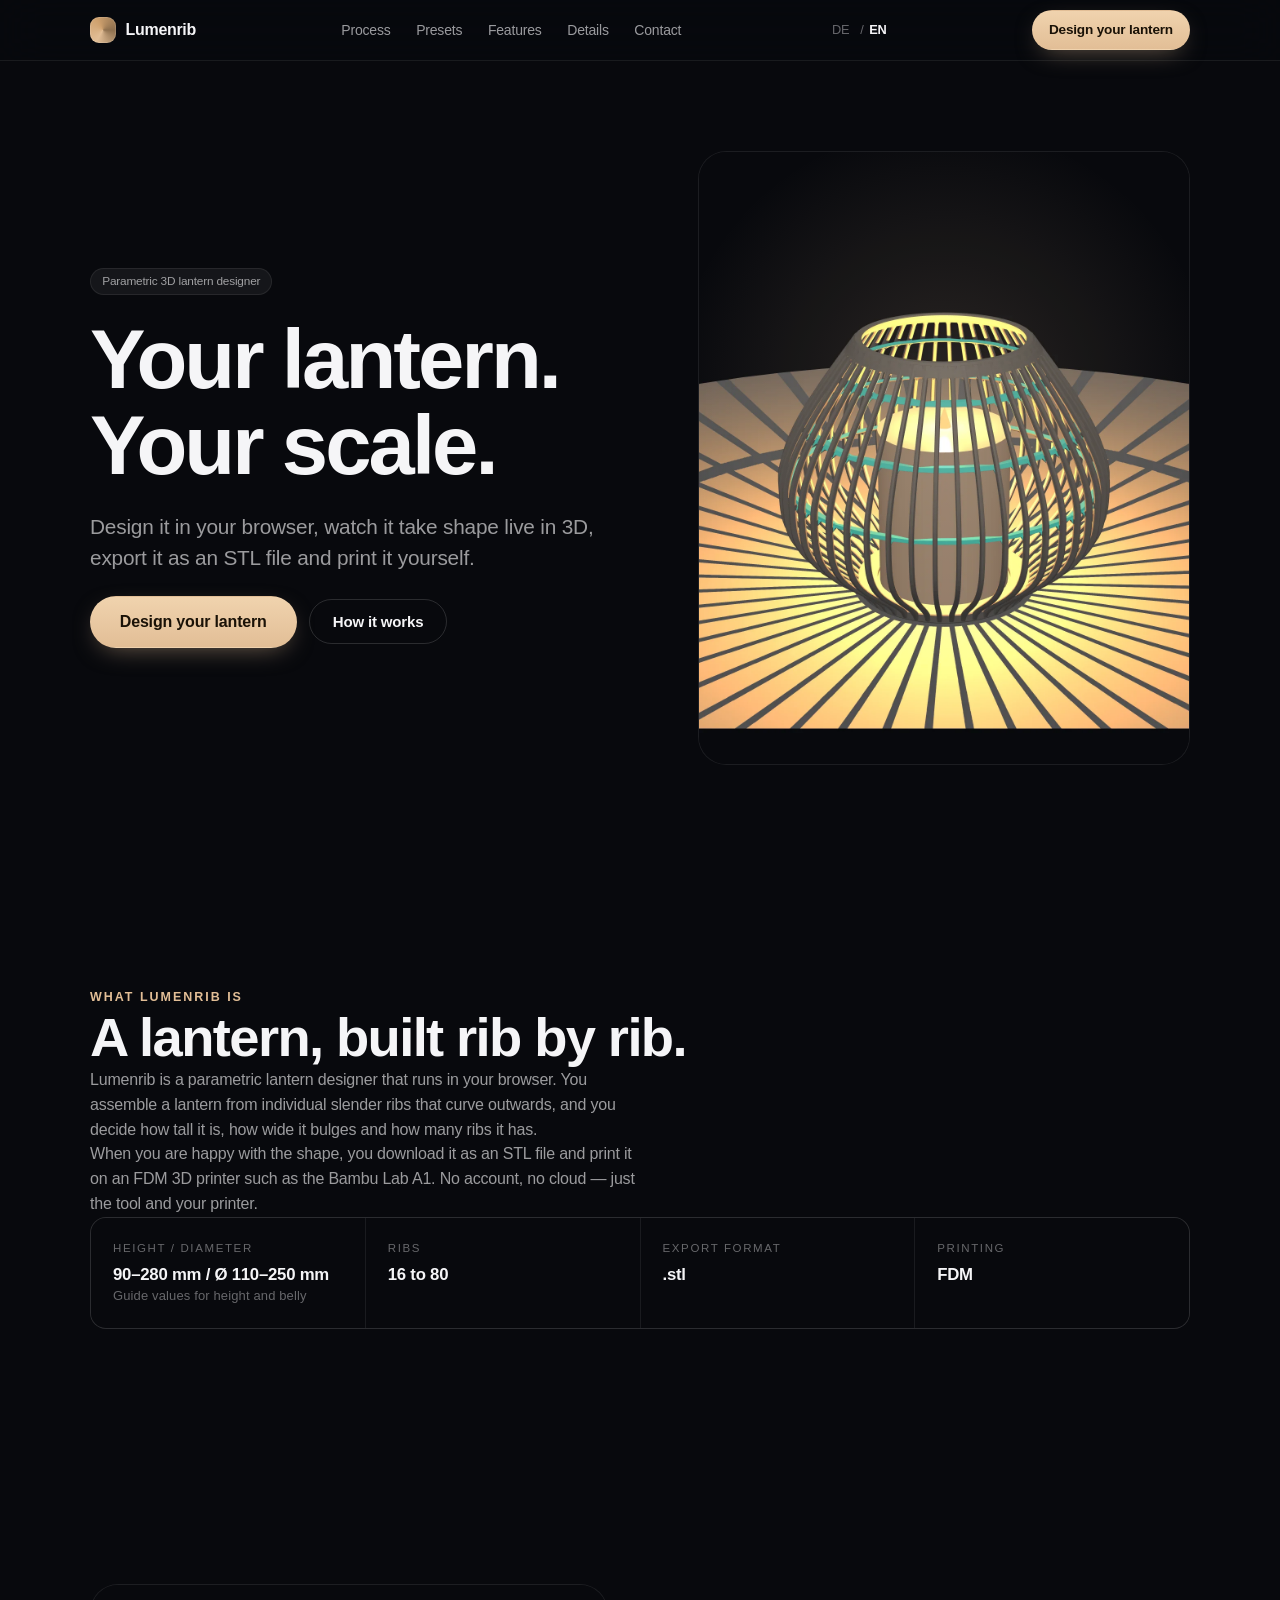
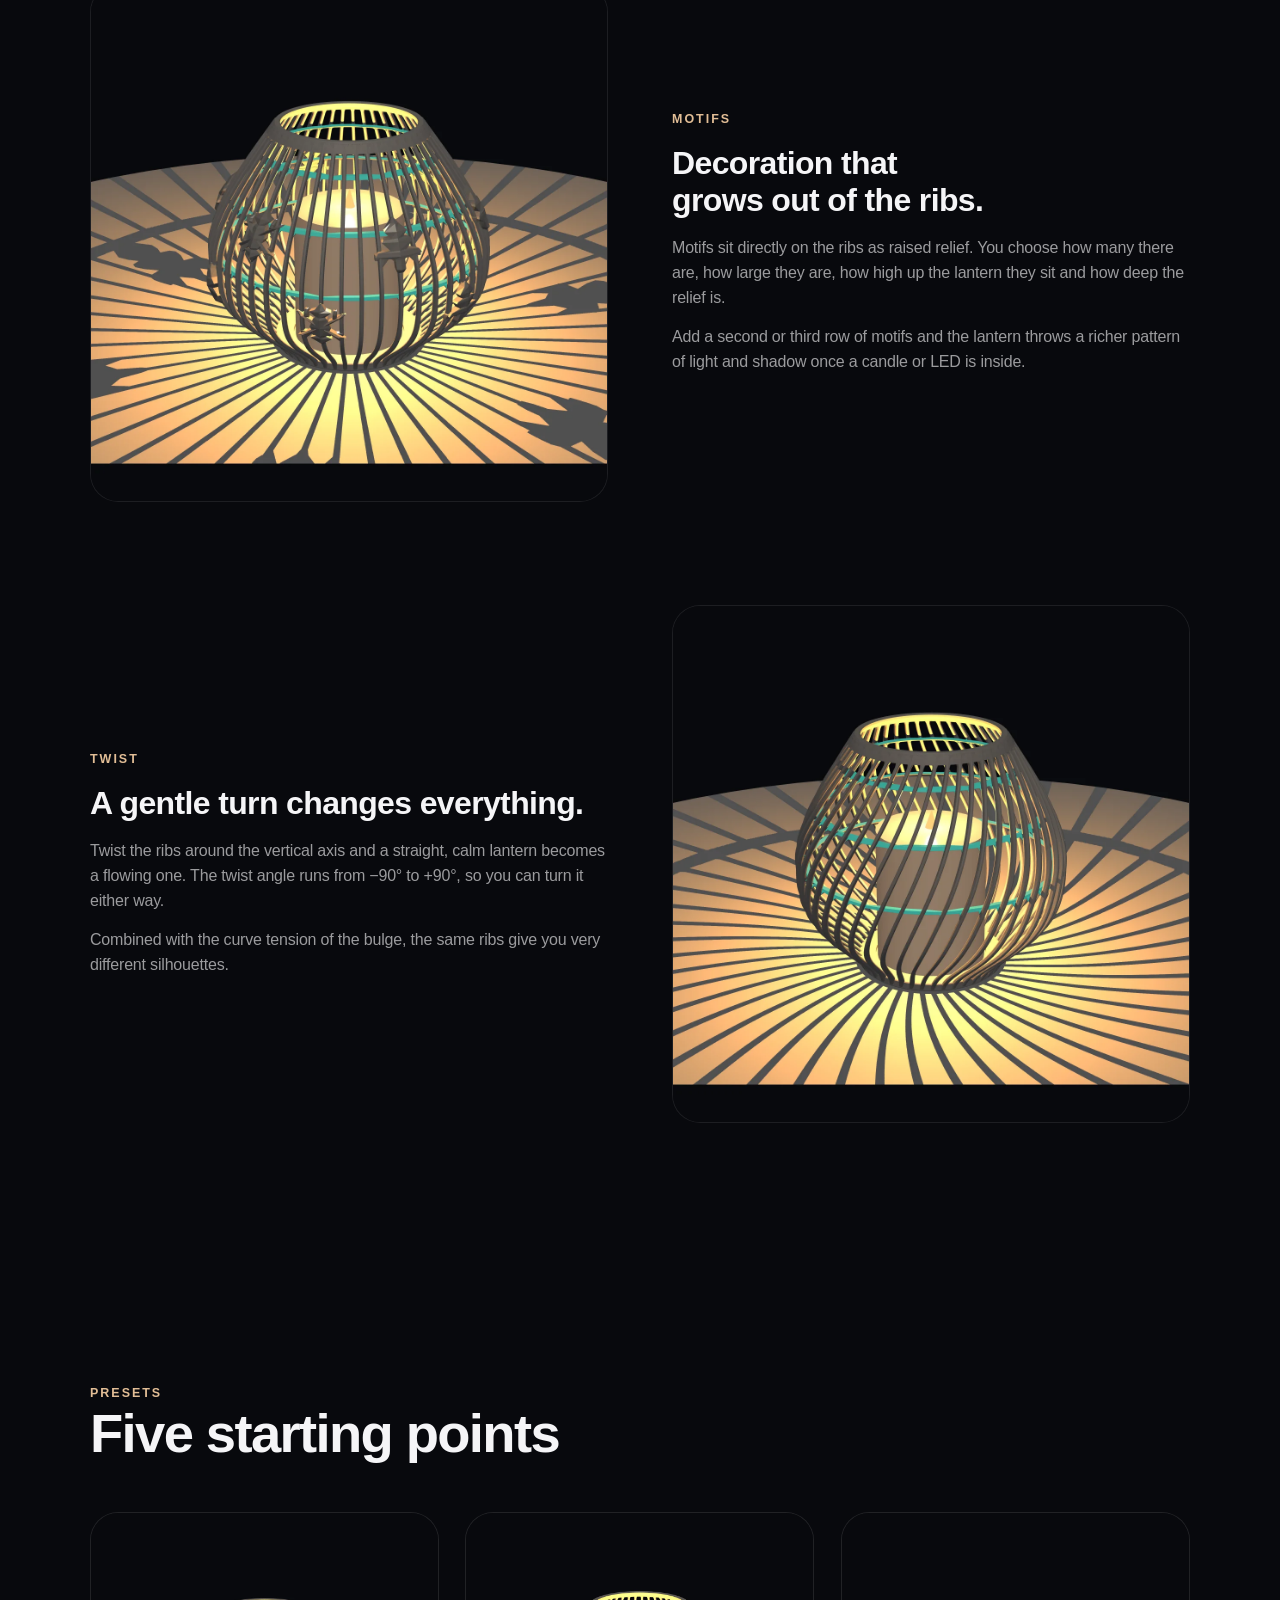
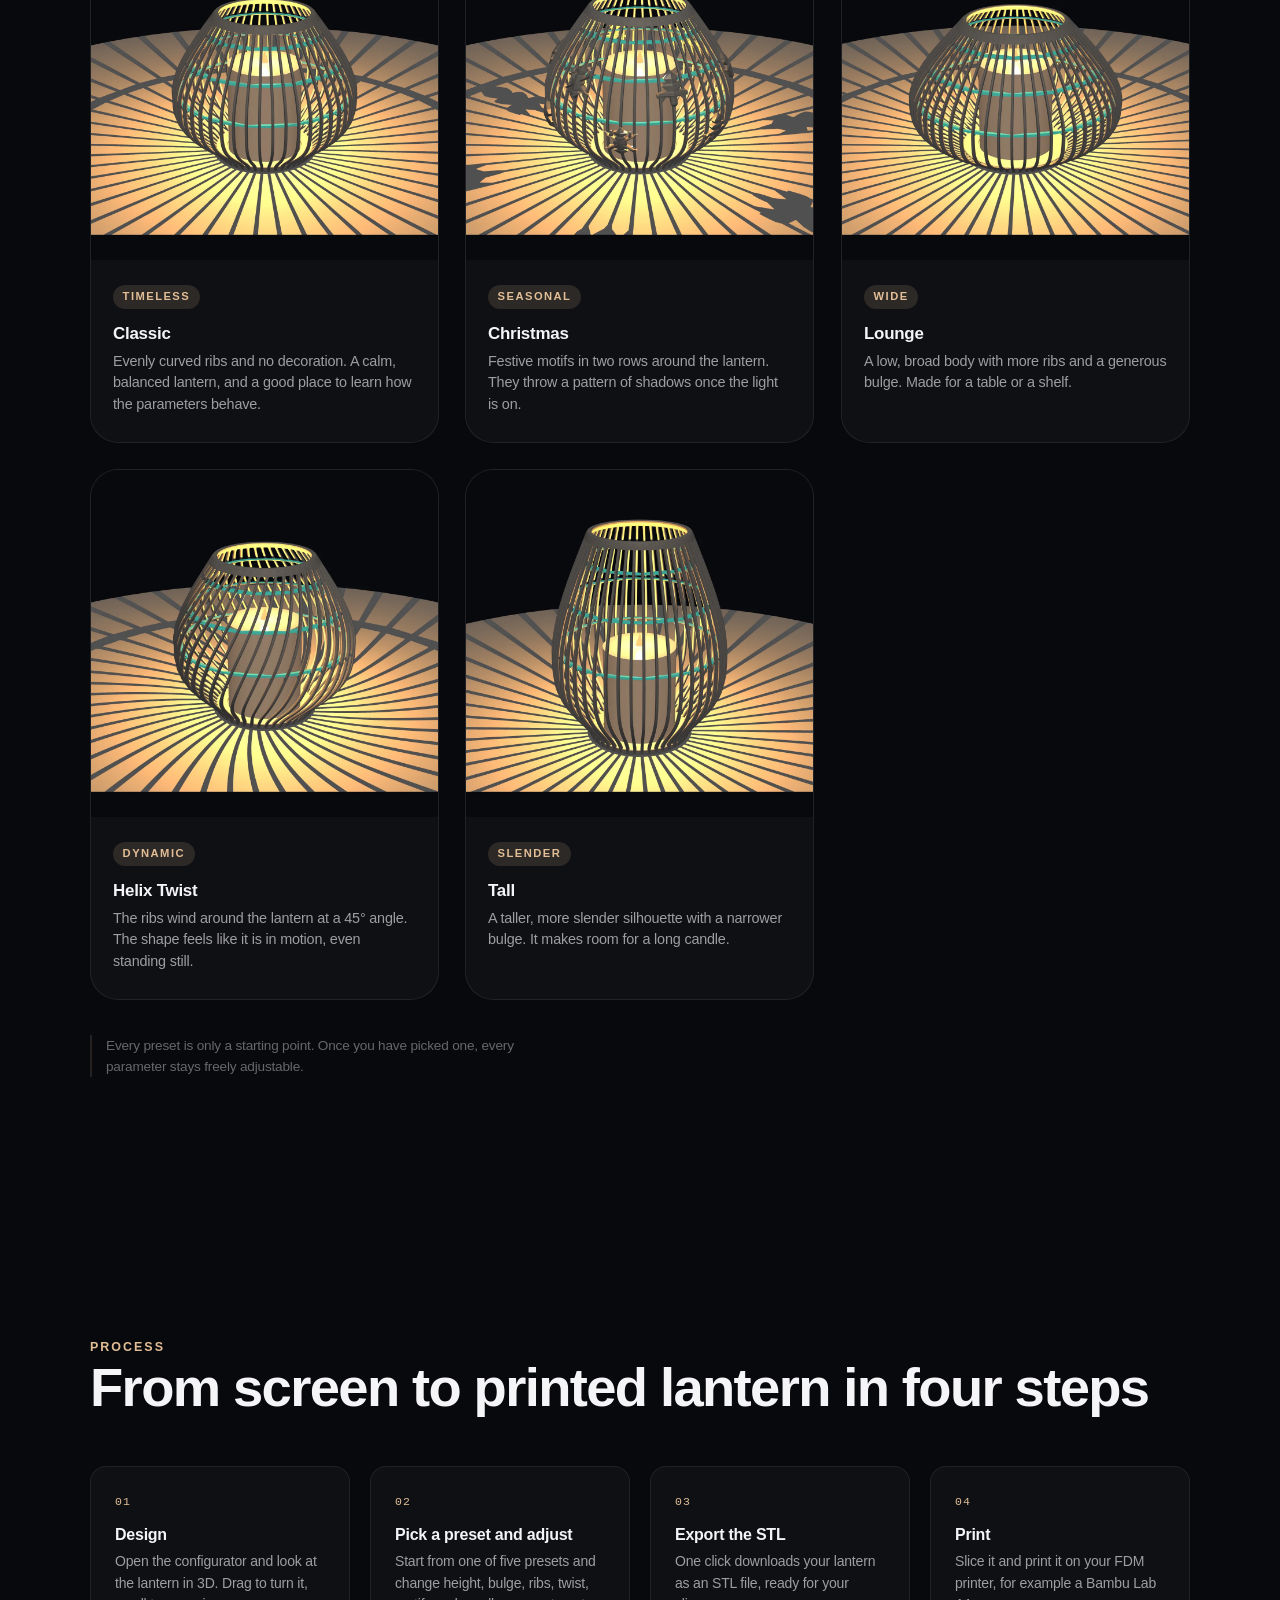
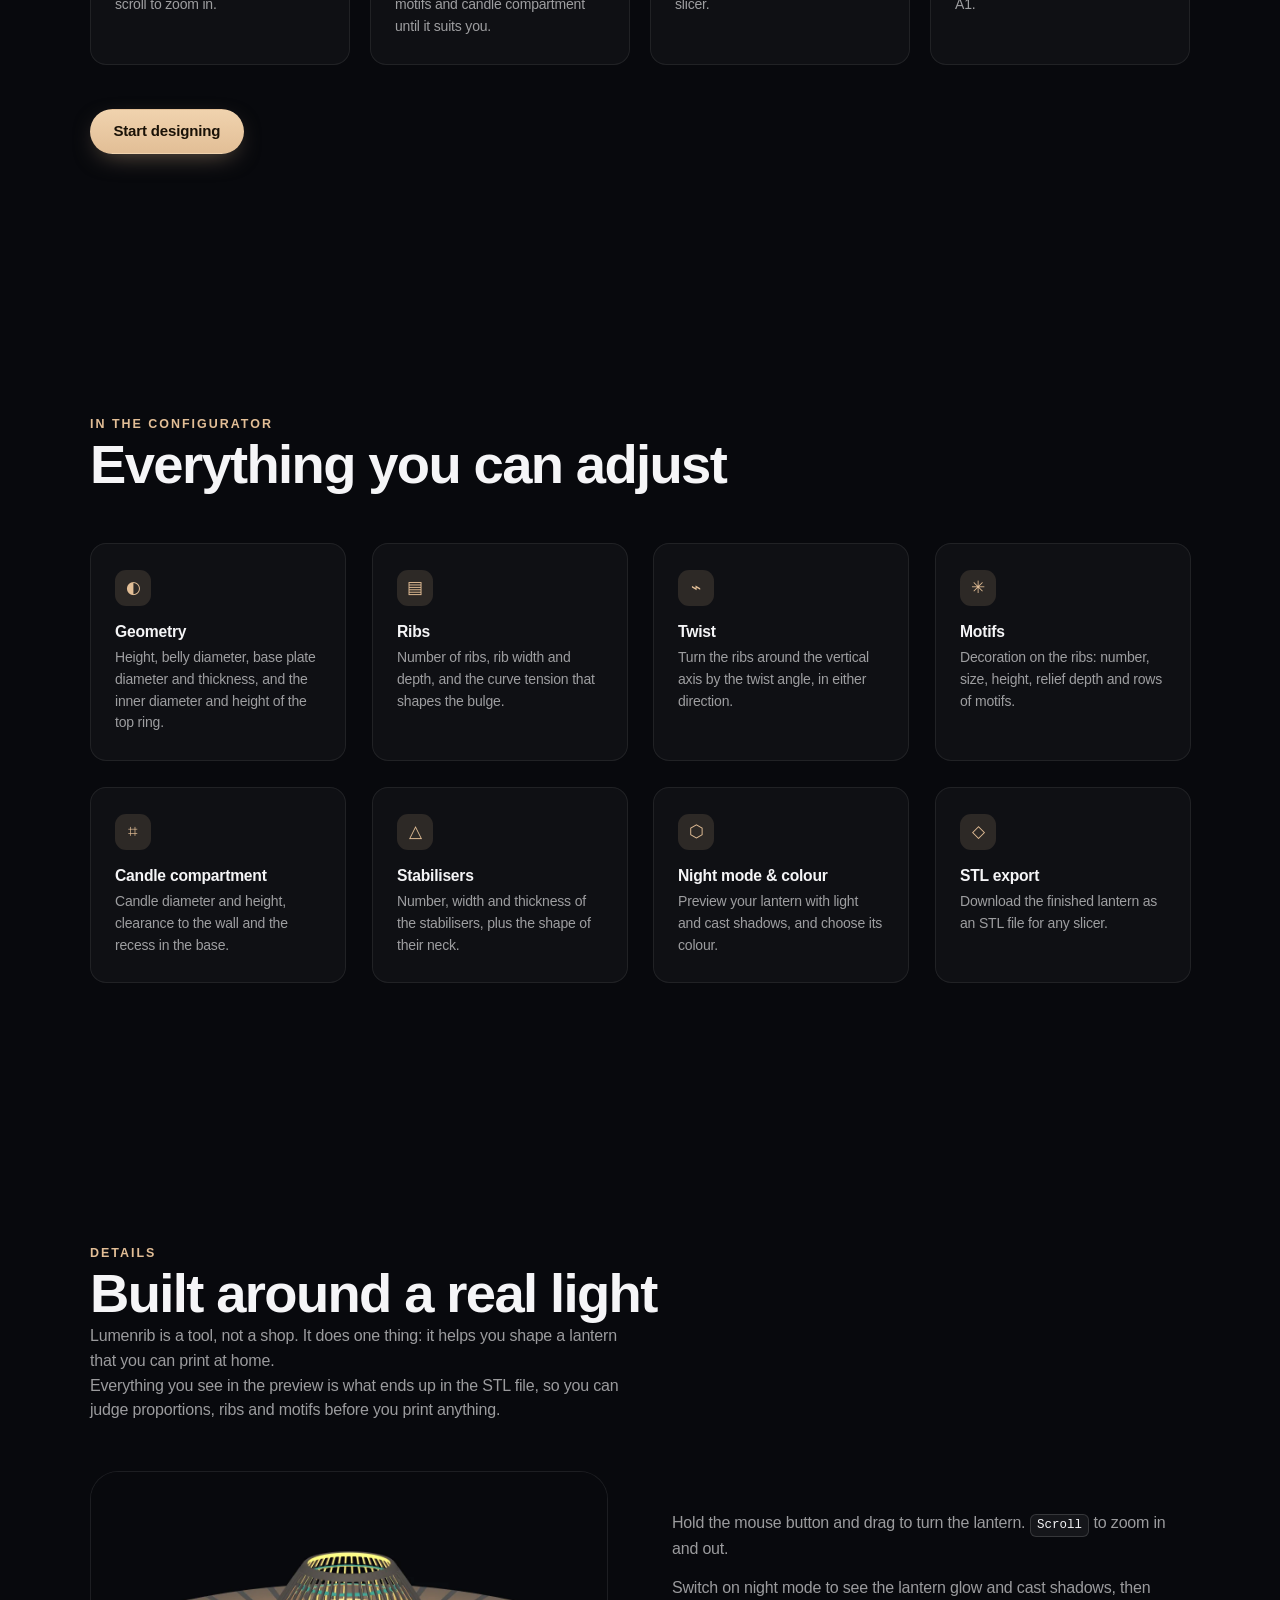
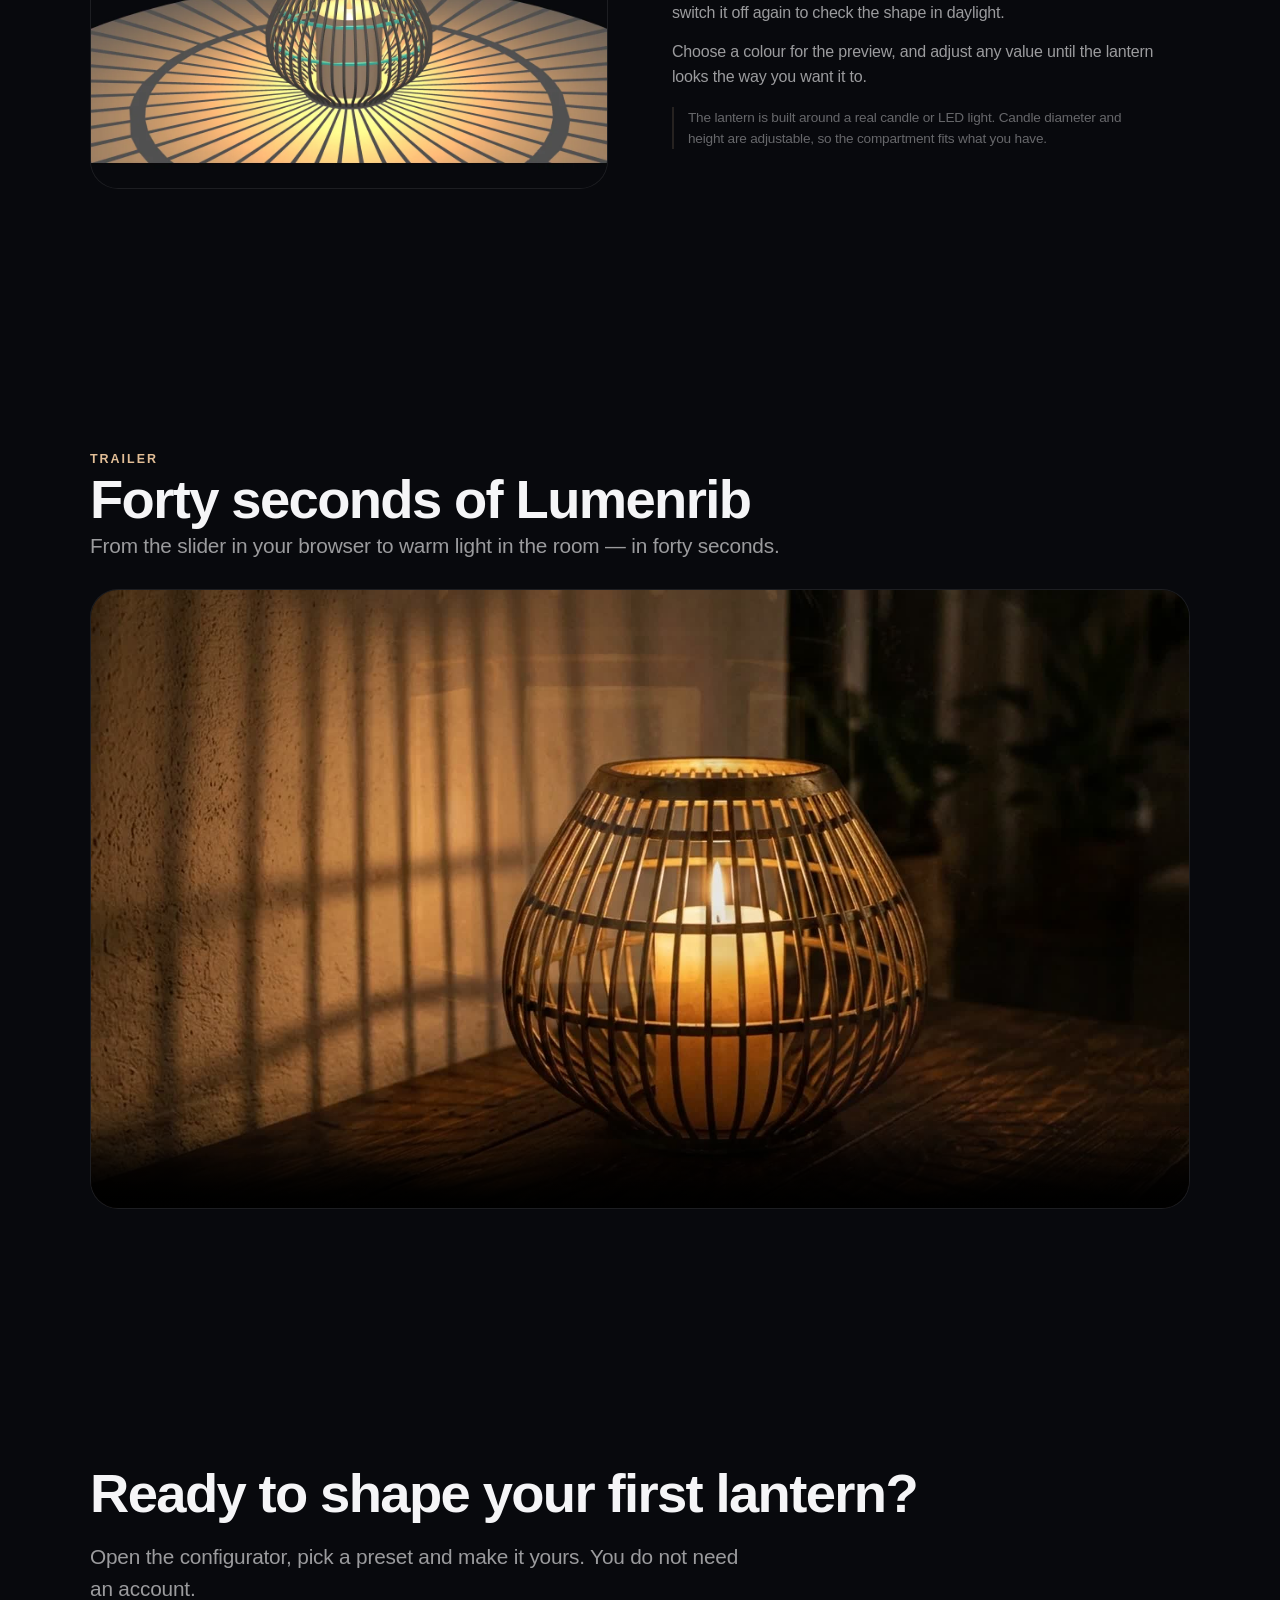
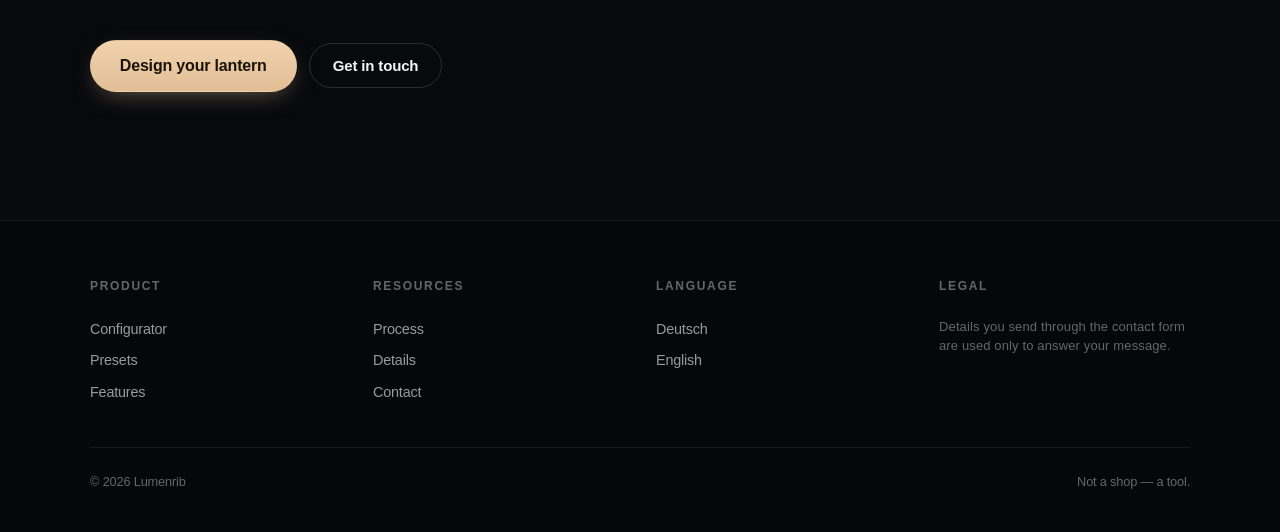
==== commit d17b3b58: "Trailer-Video auf der Startseite (DE/EN) eingebunden" ====
--- a/en/index.html
+++ b/en/index.html
@@ -12,7 +12,9 @@
   <meta property="og:locale" content="en_GB">
   <meta property="og:title" content="Lumenrib — Design parametric 3D lanterns yourself">
   <meta property="og:description" content="Design a lantern in your browser, export it as an STL file and print it yourself.">
-  <meta property="og:image" content="../assets/img/wide-hero.webp">
+  <meta property="og:image" content="https://lumenrib.netlify.app/https://lumenrib.netlify.app/assets/img/wide-hero.webp">
+  <meta property="og:url" content="https://lumenrib.netlify.app/en/">
+  <link rel="canonical" href="https://lumenrib.netlify.app/en/">
 
   <link rel="alternate" hreflang="en" href="index.html">
   <link rel="alternate" hreflang="de" href="../index.html">
@@ -275,6 +277,23 @@
       </div>
     </section>
 
+    <!-- Trailer -->
+    <section class="section wrap" aria-labelledby="trailer-title">
+      <div class="reveal">
+        <p class="eyebrow">Trailer</p>
+        <h2 class="display-l" id="trailer-title">Forty seconds of Lumenrib</h2>
+        <p class="lede">From the slider in your browser to warm light in the room — in forty seconds.</p>
+      </div>
+      <div class="showcase__media reveal" data-reveal-delay="1" style="margin-top:28px">
+        <video src="../assets/video-trailer.mp4" poster="../assets/img/trailer-poster.jpg"
+               controls playsinline preload="metadata" style="width:100%;display:block"
+               aria-label="Lumenrib trailer: from configurator to printed lantern">
+          Your browser cannot play this video.
+          <a href="../assets/video-trailer.mp4">Download the trailer</a>
+        </video>
+      </div>
+    </section>
+
     <!-- Closing CTA -->
     <section class="section wrap reveal">
       <h2 class="display-l">Ready to shape your first lantern?</h2>
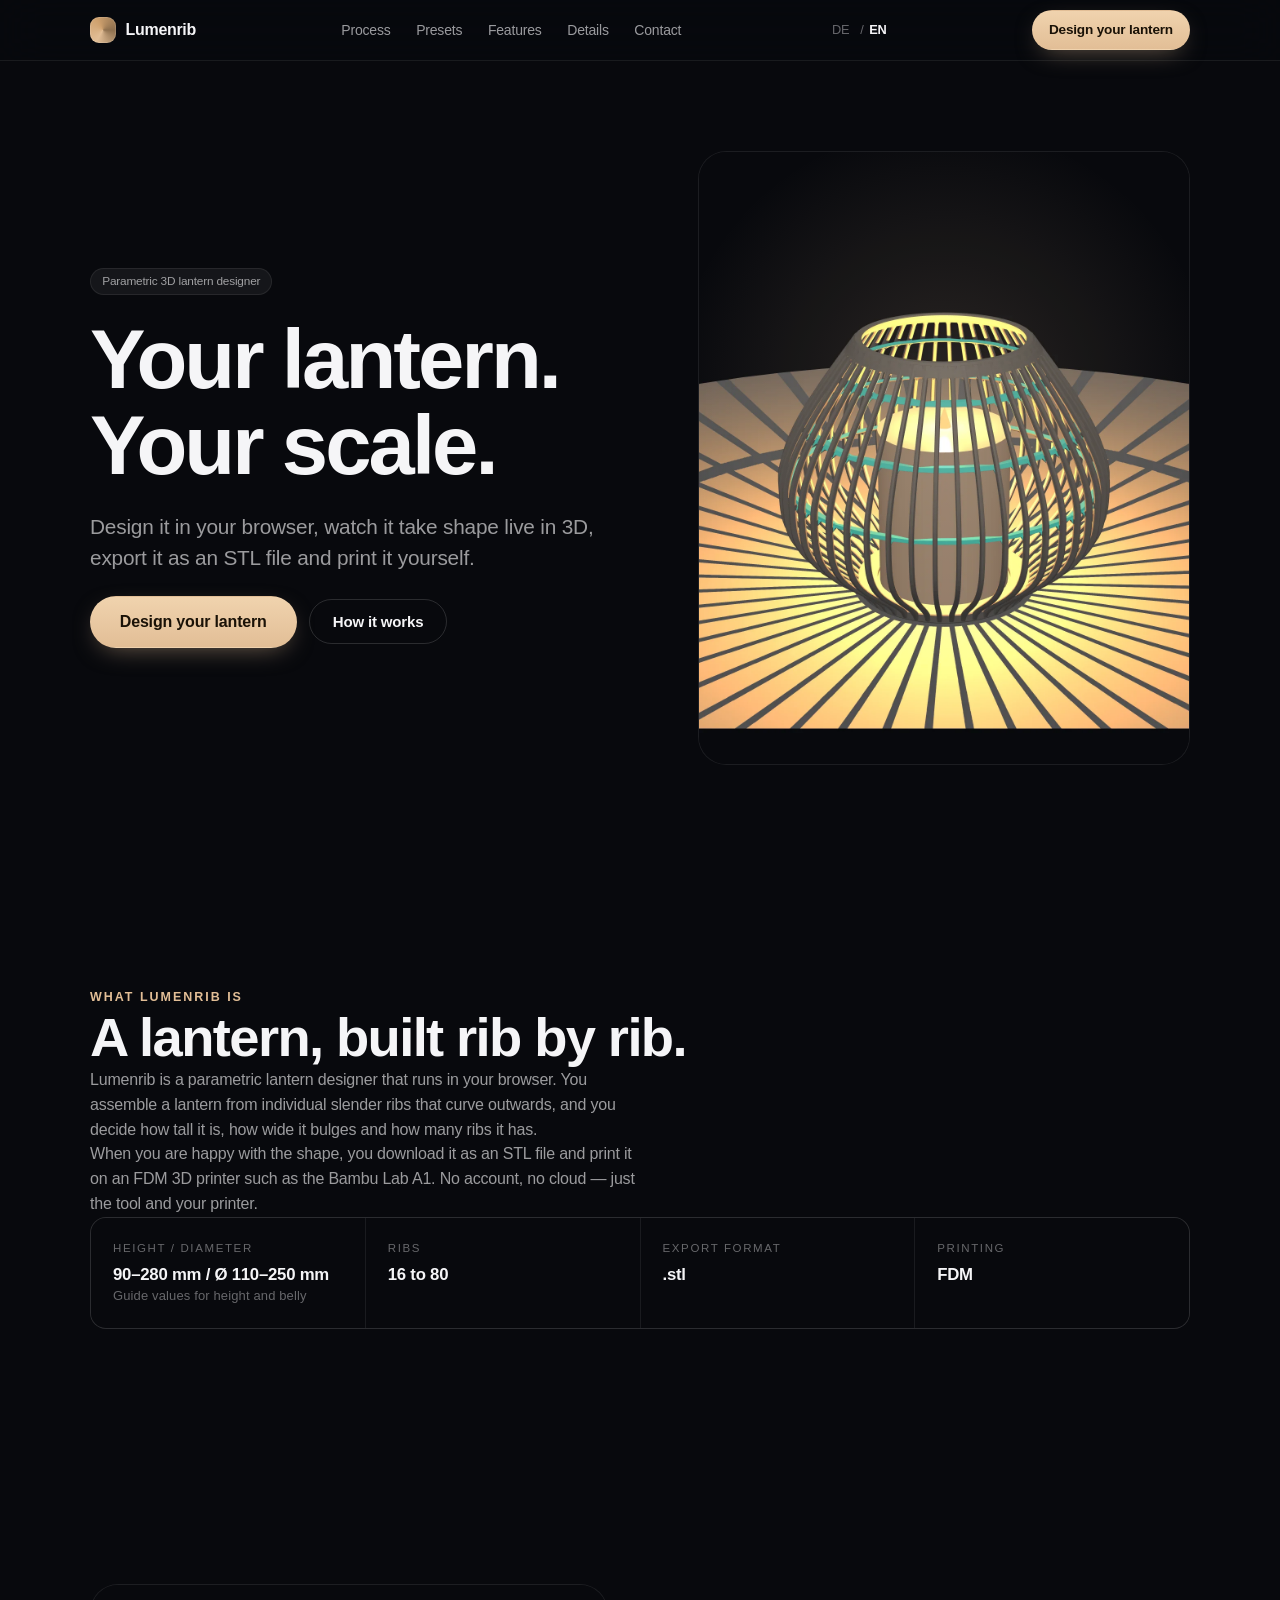
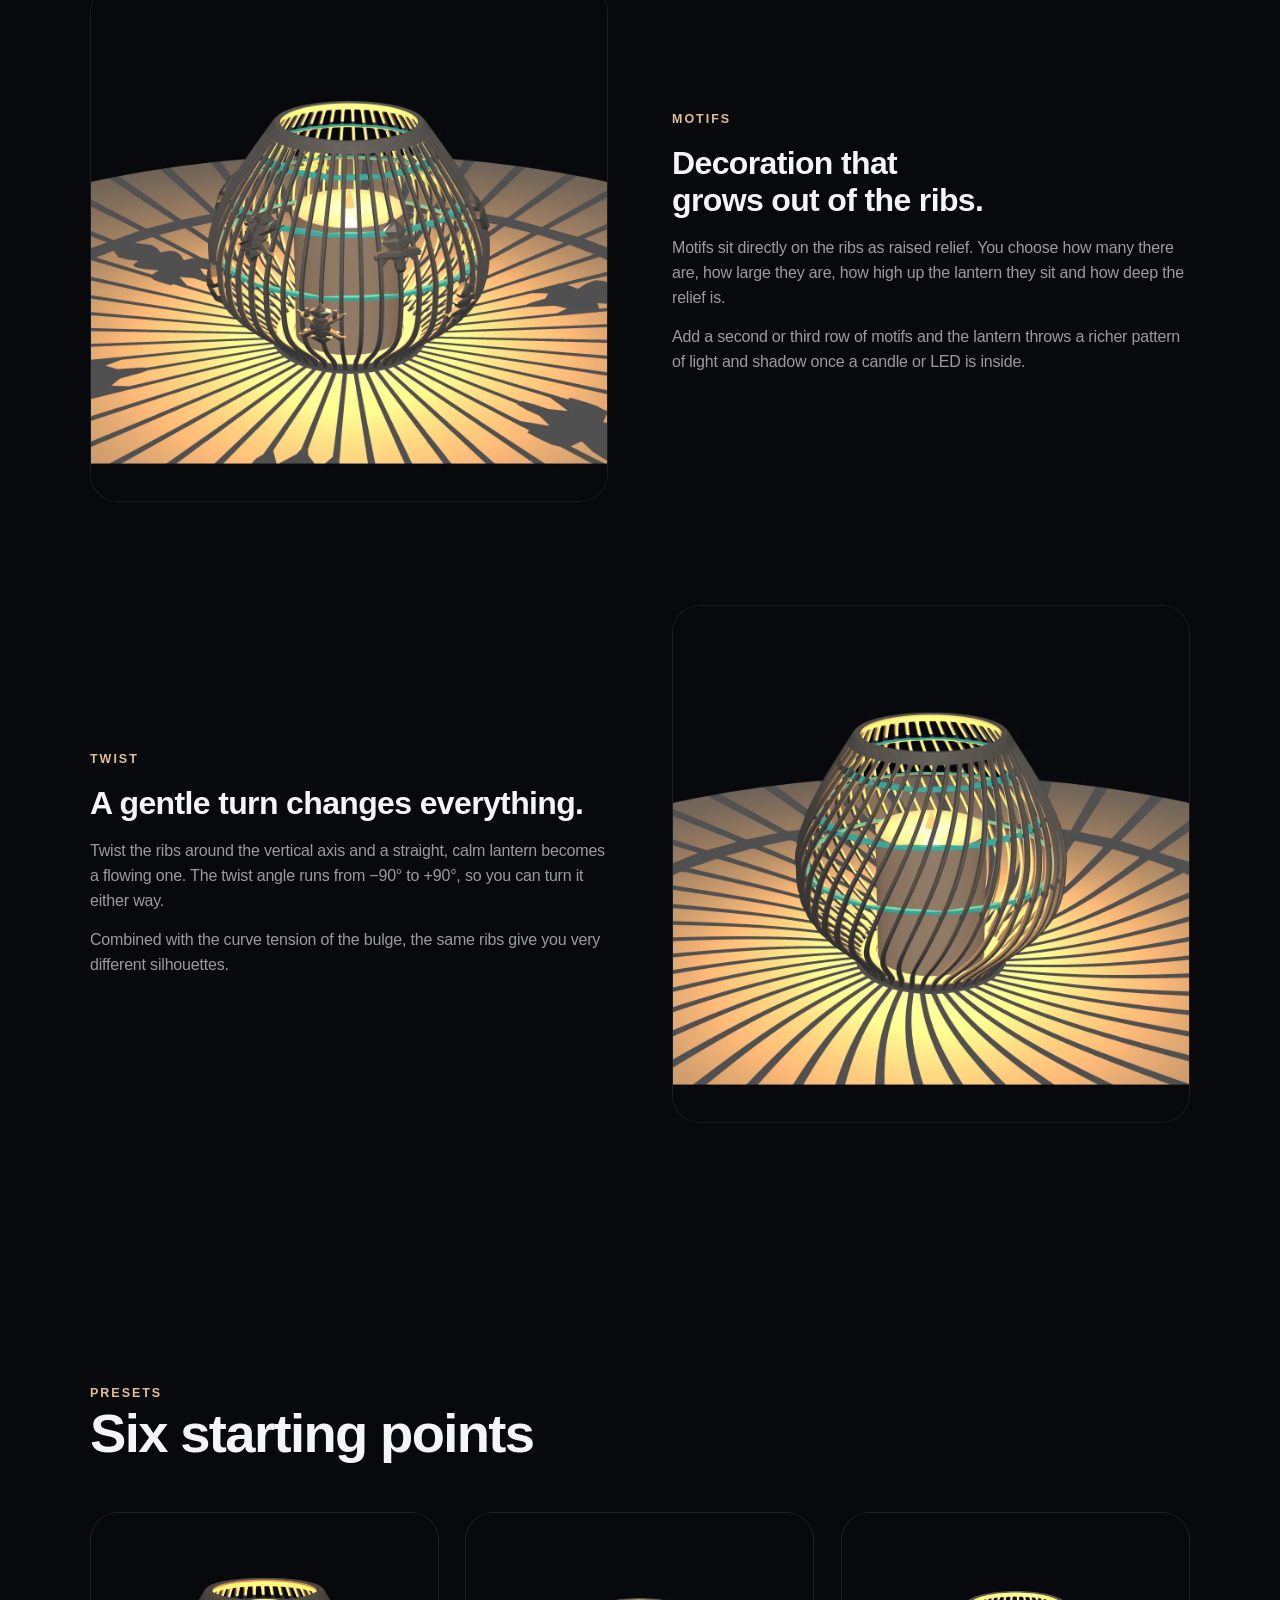
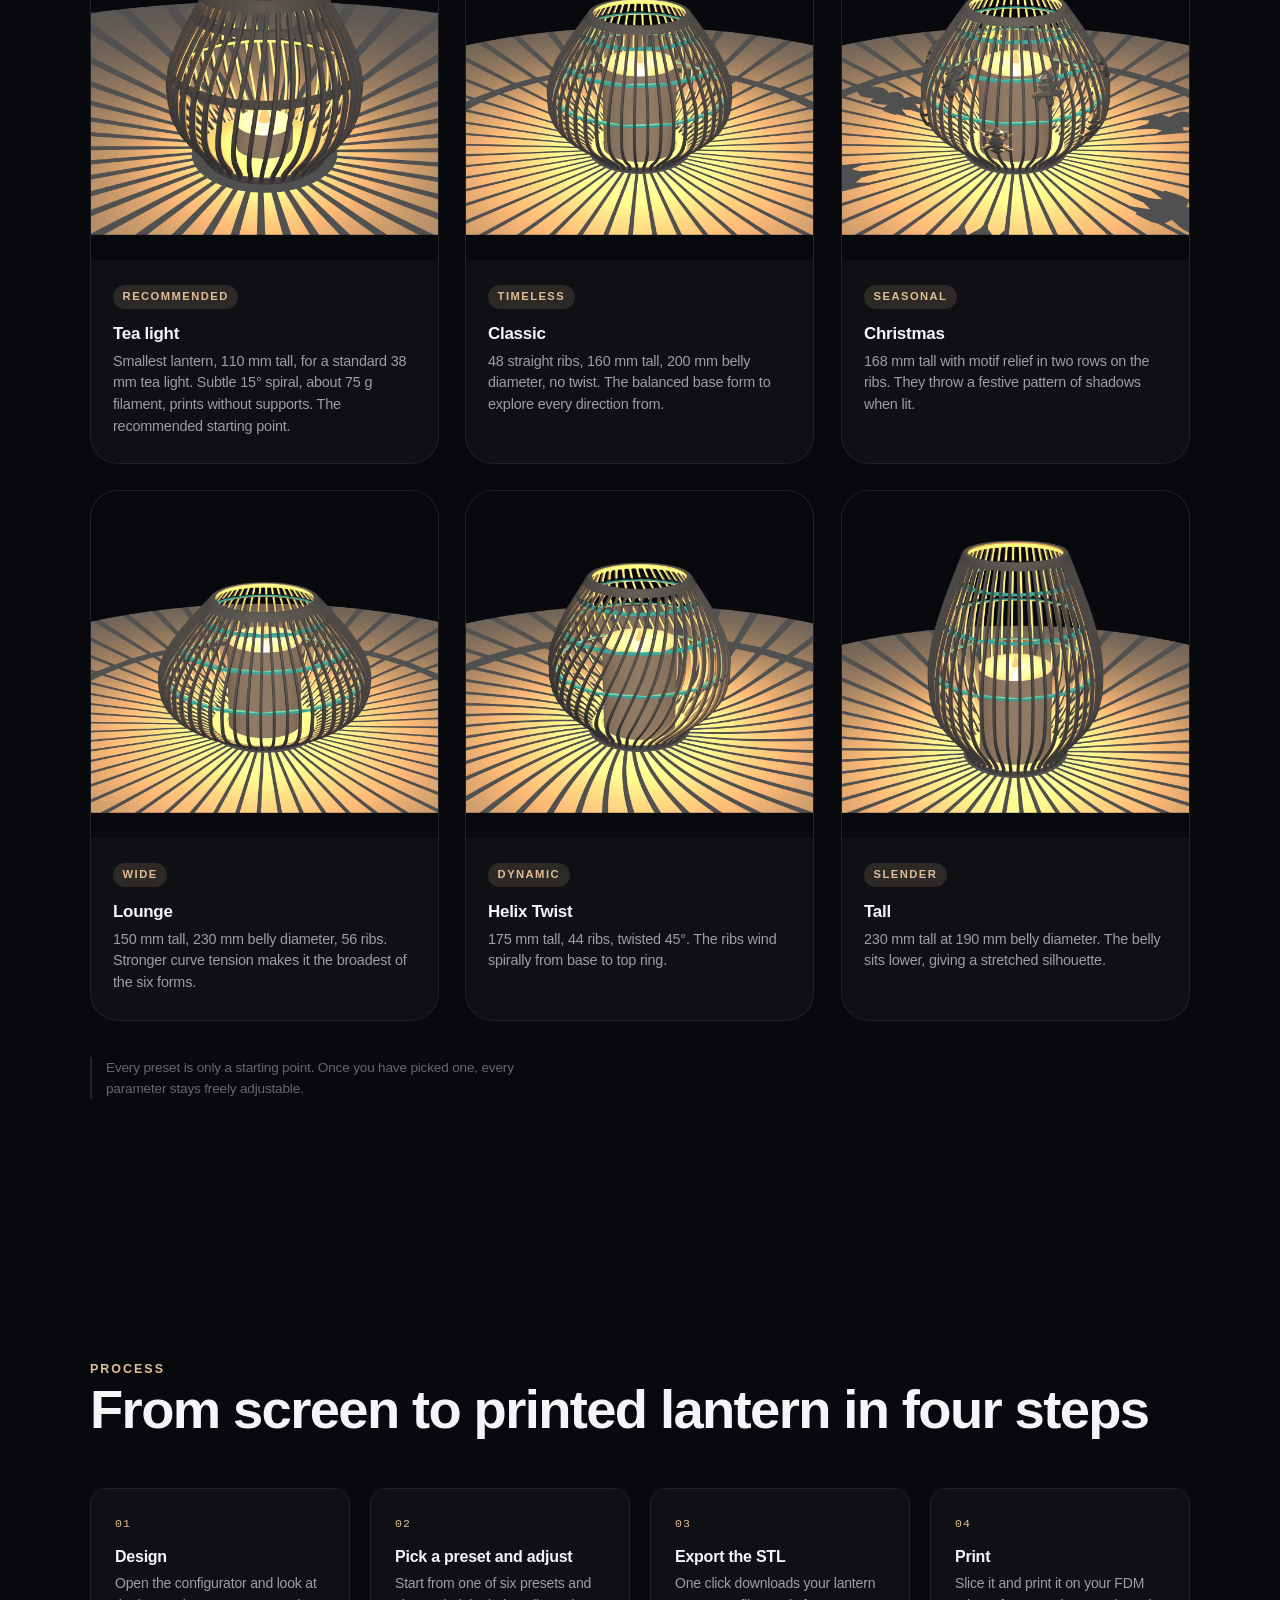
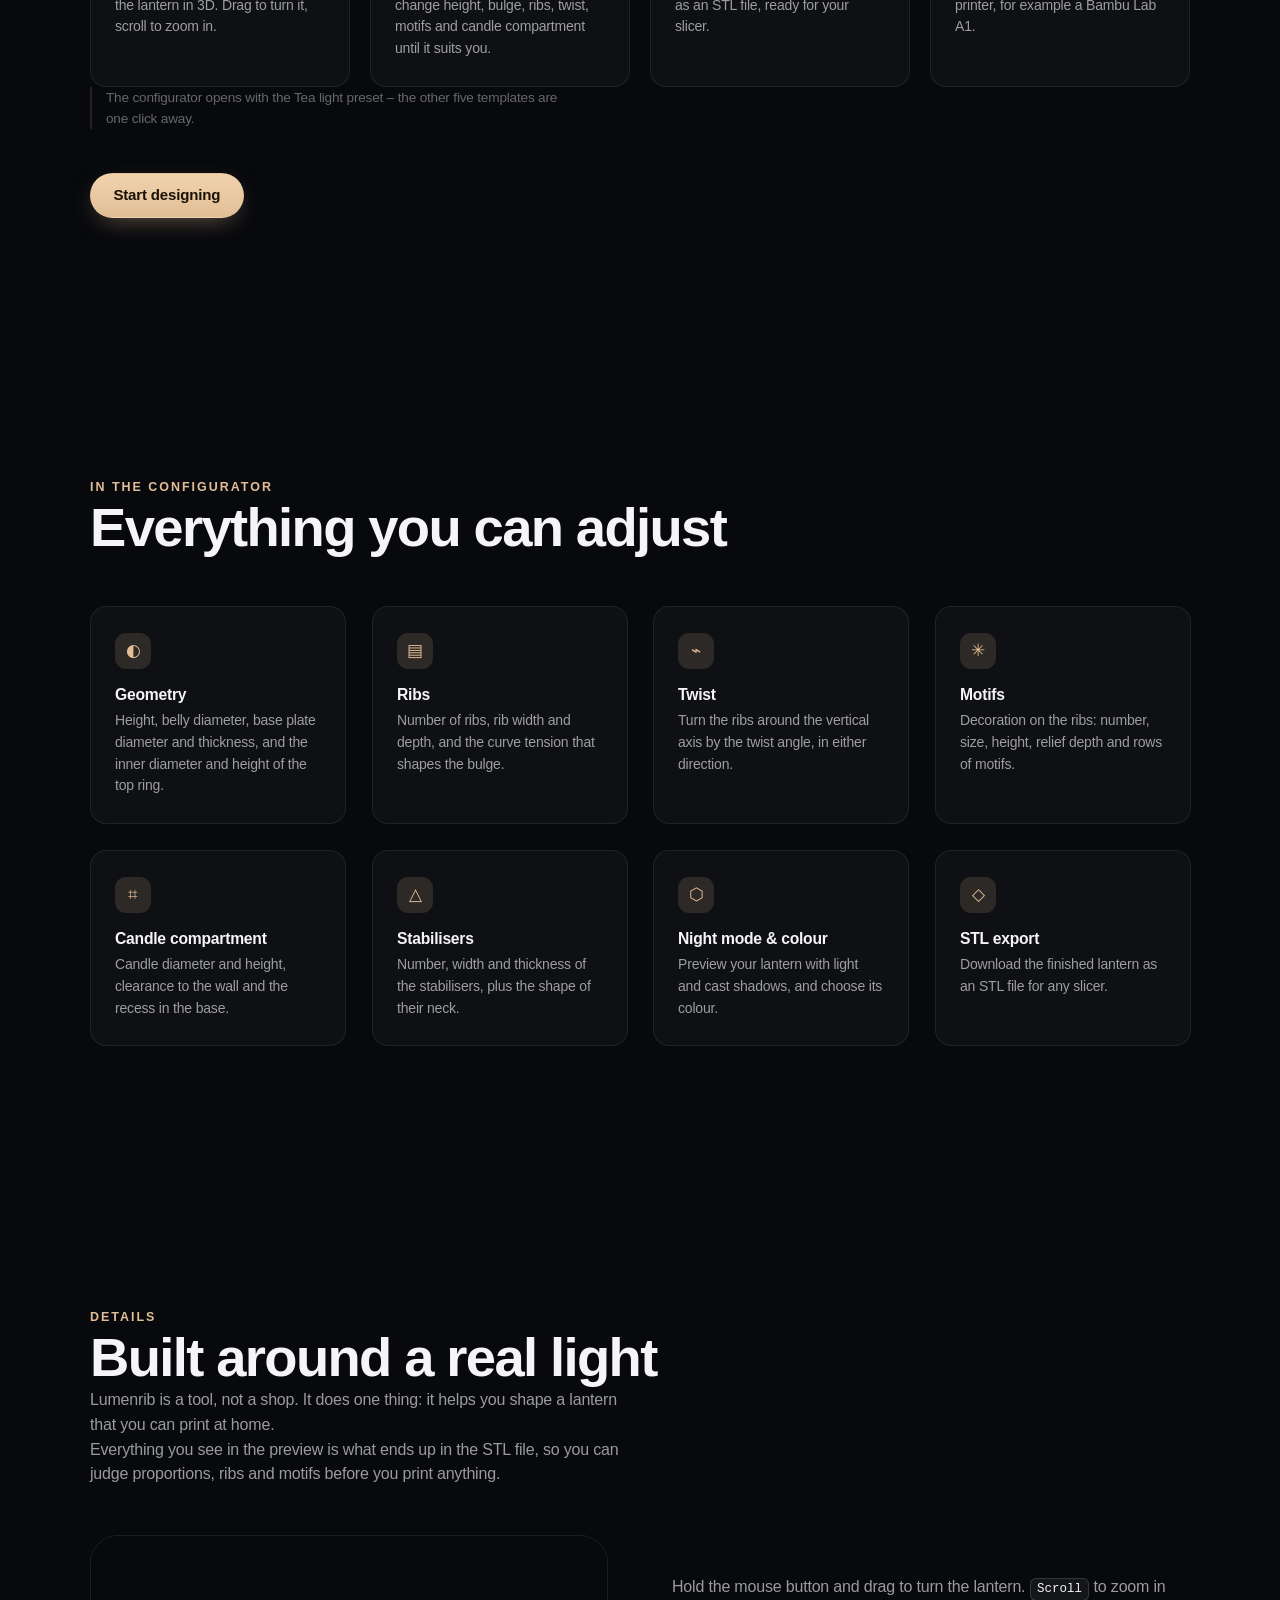
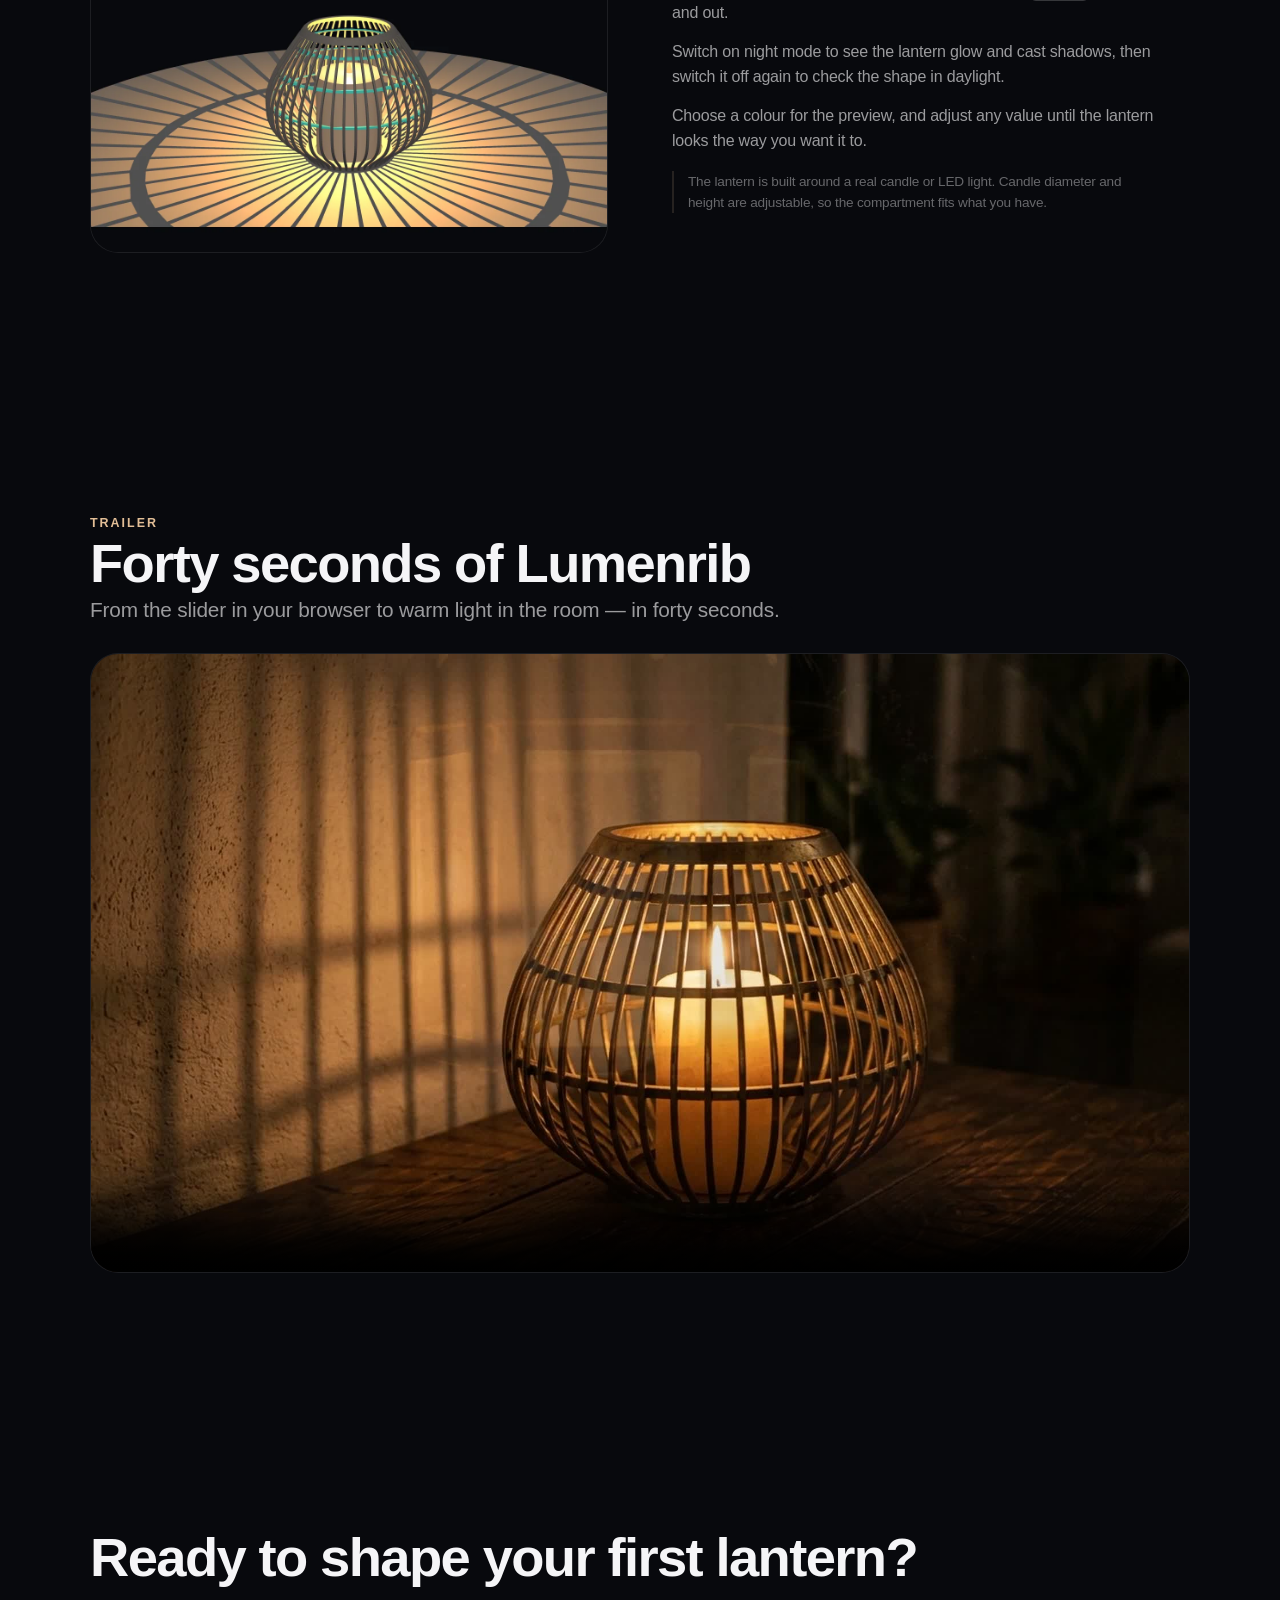
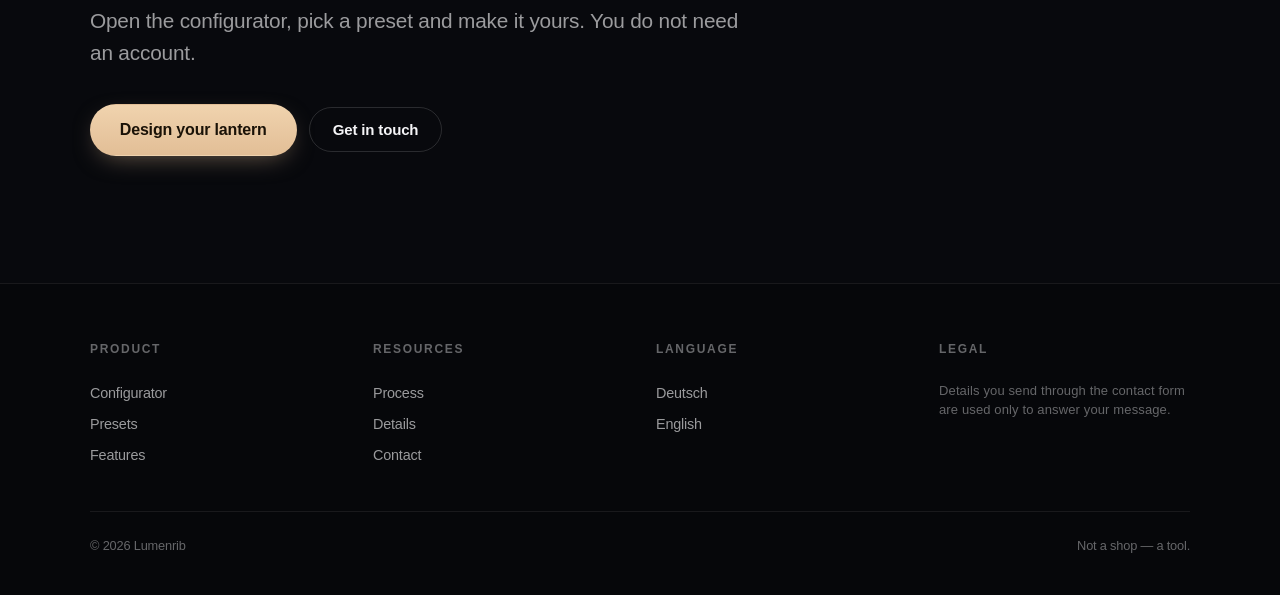
==== commit dd2b7f39: "Konfigurator DE/EN vollstaendig uebersetzt, Teelicht-Standard, Kerzenhoehe-Slider korrigiert" ====
--- a/en/index.html
+++ b/en/index.html
@@ -123,56 +123,66 @@
     <!-- Presets -->
     <section class="section wrap reveal" id="presets">
       <span class="eyebrow">Presets</span>
-      <h2 class="display-l">Five starting points</h2>
+      <h2 class="display-l">Six starting points</h2>
       <div class="grid grid--3" style="margin-top: clamp(28px, 4vw, 48px)">
         <article class="card reveal" data-reveal-delay="1">
           <div class="card__media">
+            <img src="../assets/img/card-tealight.webp" alt="Tea light preset: small bulbous lantern made of thin ribs, warm light inside casting a radial shadow pattern" width="1200" height="1200" loading="lazy" decoding="async">
+          </div>
+          <div class="card__body">
+            <span class="card__tag">Recommended</span>
+            <h3 class="card__title">Tea light</h3>
+            <p class="card__text">Smallest lantern, 110 mm tall, for a standard 38 mm tea light. Subtle 15° spiral, about 75 g filament, prints without supports. The recommended starting point.</p>
+          </div>
+        </article>
+        <article class="card reveal" data-reveal-delay="2">
+          <div class="card__media">
             <img src="../assets/img/card-classic.webp" alt="The Classic preset: a plain lantern with evenly curved ribs" width="1200" height="1200" loading="lazy" decoding="async">
           </div>
           <div class="card__body">
             <span class="card__tag">Timeless</span>
             <h3 class="card__title">Classic</h3>
-            <p class="card__text">Evenly curved ribs and no decoration. A calm, balanced lantern, and a good place to learn how the parameters behave.</p>
-          </div>
-        </article>
-        <article class="card reveal" data-reveal-delay="2">
+            <p class="card__text">48 straight ribs, 160 mm tall, 200 mm belly diameter, no twist. The balanced base form to explore every direction from.</p>
+          </div>
+        </article>
+        <article class="card reveal" data-reveal-delay="3">
           <div class="card__media">
             <img src="../assets/img/card-xmas.webp" alt="The Christmas preset: a lantern with decorative motifs on its ribs" width="1200" height="1200" loading="lazy" decoding="async">
           </div>
           <div class="card__body">
             <span class="card__tag">Seasonal</span>
             <h3 class="card__title">Christmas</h3>
-            <p class="card__text">Festive motifs in two rows around the lantern. They throw a pattern of shadows once the light is on.</p>
-          </div>
-        </article>
-        <article class="card reveal" data-reveal-delay="3">
+            <p class="card__text">168 mm tall with motif relief in two rows on the ribs. They throw a festive pattern of shadows when lit.</p>
+          </div>
+        </article>
+        <article class="card reveal" data-reveal-delay="1">
           <div class="card__media">
             <img src="../assets/img/card-lounge.webp" alt="The Lounge preset: a wide, low lantern with many ribs" width="1200" height="1200" loading="lazy" decoding="async">
           </div>
           <div class="card__body">
             <span class="card__tag">Wide</span>
             <h3 class="card__title">Lounge</h3>
-            <p class="card__text">A low, broad body with more ribs and a generous bulge. Made for a table or a shelf.</p>
-          </div>
-        </article>
-        <article class="card reveal" data-reveal-delay="1">
+            <p class="card__text">150 mm tall, 230 mm belly diameter, 56 ribs. Stronger curve tension makes it the broadest of the six forms.</p>
+          </div>
+        </article>
+        <article class="card reveal" data-reveal-delay="2">
           <div class="card__media">
             <img src="../assets/img/card-twist.webp" alt="The Twist preset: a lantern whose ribs are twisted around the vertical axis" width="1200" height="1200" loading="lazy" decoding="async">
           </div>
           <div class="card__body">
             <span class="card__tag">Dynamic</span>
             <h3 class="card__title">Helix Twist</h3>
-            <p class="card__text">The ribs wind around the lantern at a 45° angle. The shape feels like it is in motion, even standing still.</p>
-          </div>
-        </article>
-        <article class="card reveal" data-reveal-delay="2">
+            <p class="card__text">175 mm tall, 44 ribs, twisted 45°. The ribs wind spirally from base to top ring.</p>
+          </div>
+        </article>
+        <article class="card reveal" data-reveal-delay="3">
           <div class="card__media">
             <img src="../assets/img/card-tall.webp" alt="The Tall preset: a slender, tall lantern" width="1200" height="1200" loading="lazy" decoding="async">
           </div>
           <div class="card__body">
             <span class="card__tag">Slender</span>
             <h3 class="card__title">Tall</h3>
-            <p class="card__text">A taller, more slender silhouette with a narrower bulge. It makes room for a long candle.</p>
+            <p class="card__text">230 mm tall at 190 mm belly diameter. The belly sits lower, giving a stretched silhouette.</p>
           </div>
         </article>
       </div>
@@ -192,7 +202,7 @@
         <li class="step reveal" data-reveal-delay="2">
           <span class="step__num">02</span>
           <h3 class="step__title">Pick a preset and adjust</h3>
-          <p class="step__text">Start from one of five presets and change height, bulge, ribs, twist, motifs and candle compartment until it suits you.</p>
+          <p class="step__text">Start from one of six presets and change height, bulge, ribs, twist, motifs and candle compartment until it suits you.</p>
         </li>
         <li class="step reveal" data-reveal-delay="3">
           <span class="step__num">03</span>
@@ -205,6 +215,7 @@
           <p class="step__text">Slice it and print it on your FDM printer, for example a Bambu Lab A1.</p>
         </li>
       </ol>
+      <p class="note reveal">The configurator opens with the Tea light preset – the other five templates are one click away.</p>
       <div class="btn-row" style="margin-top: clamp(28px, 4vw, 44px)">
         <a class="btn btn--primary" href="configurator.html">Start designing</a>
       </div>
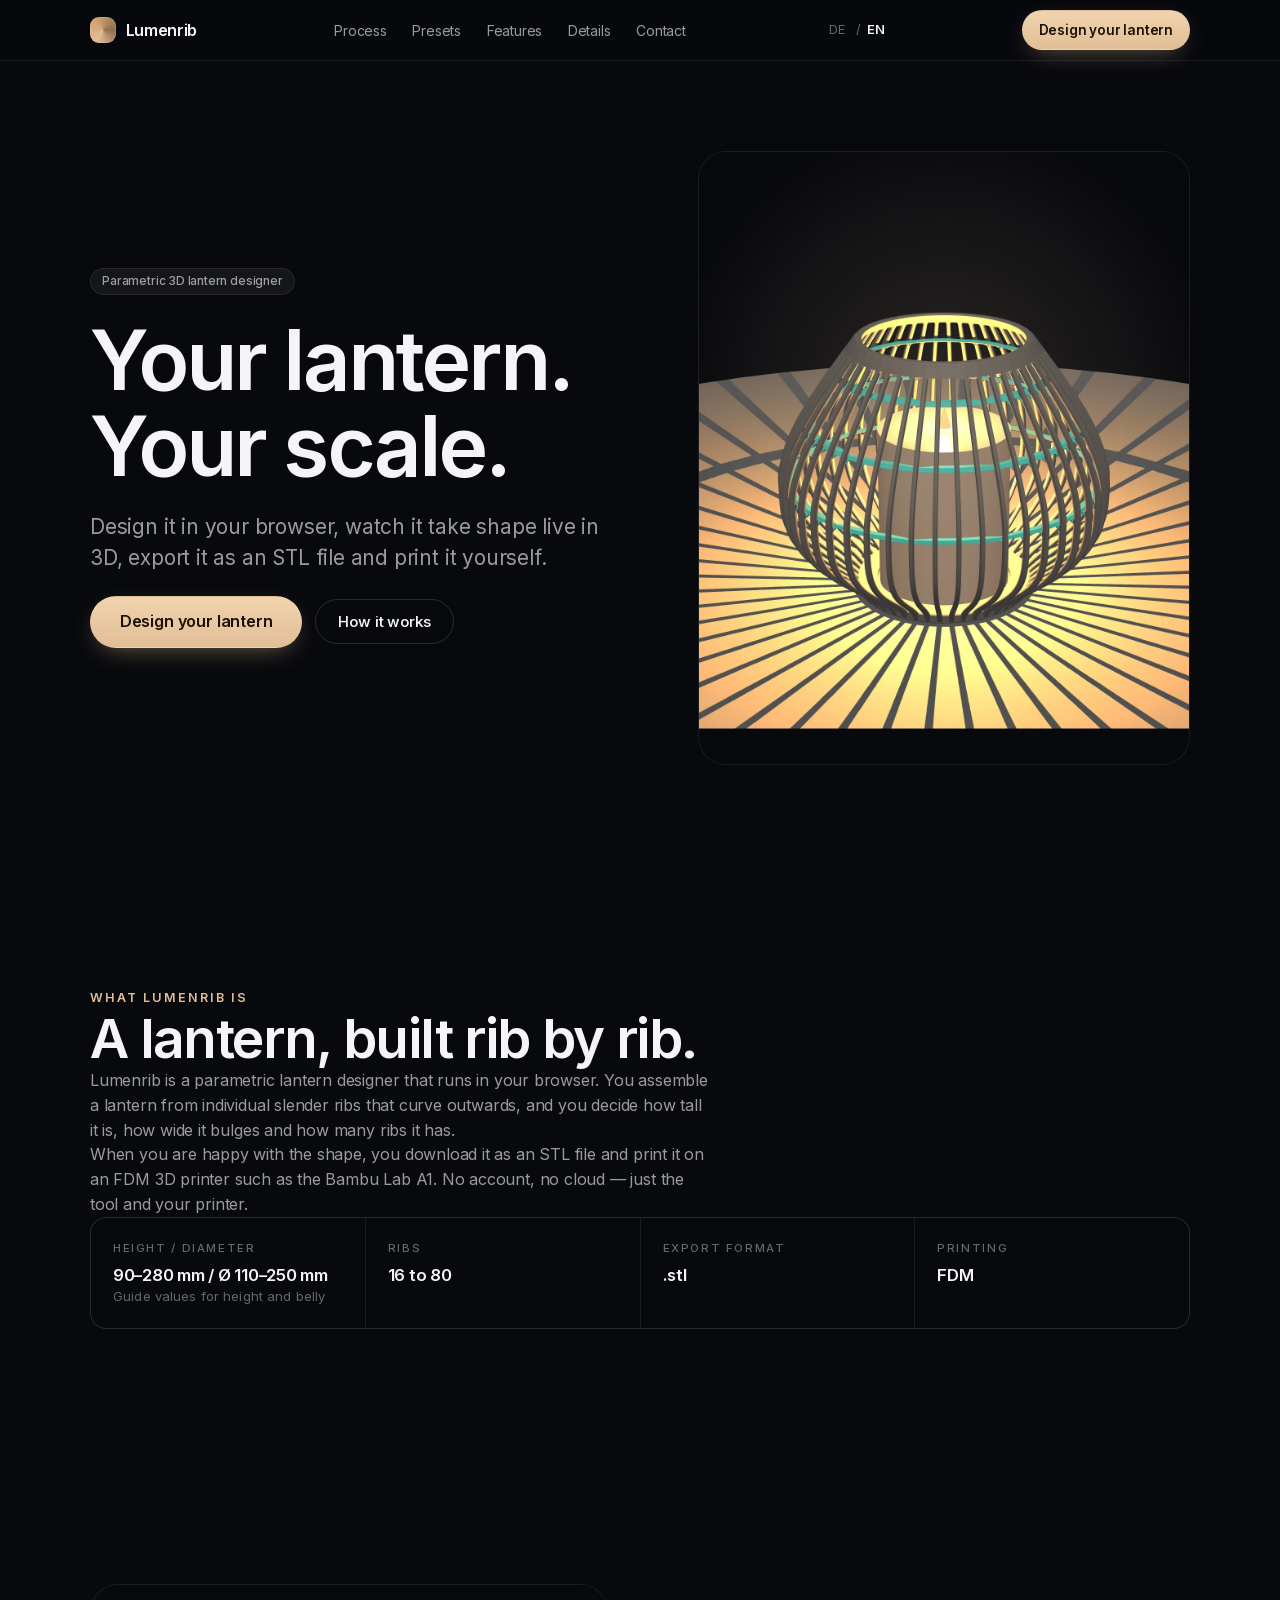
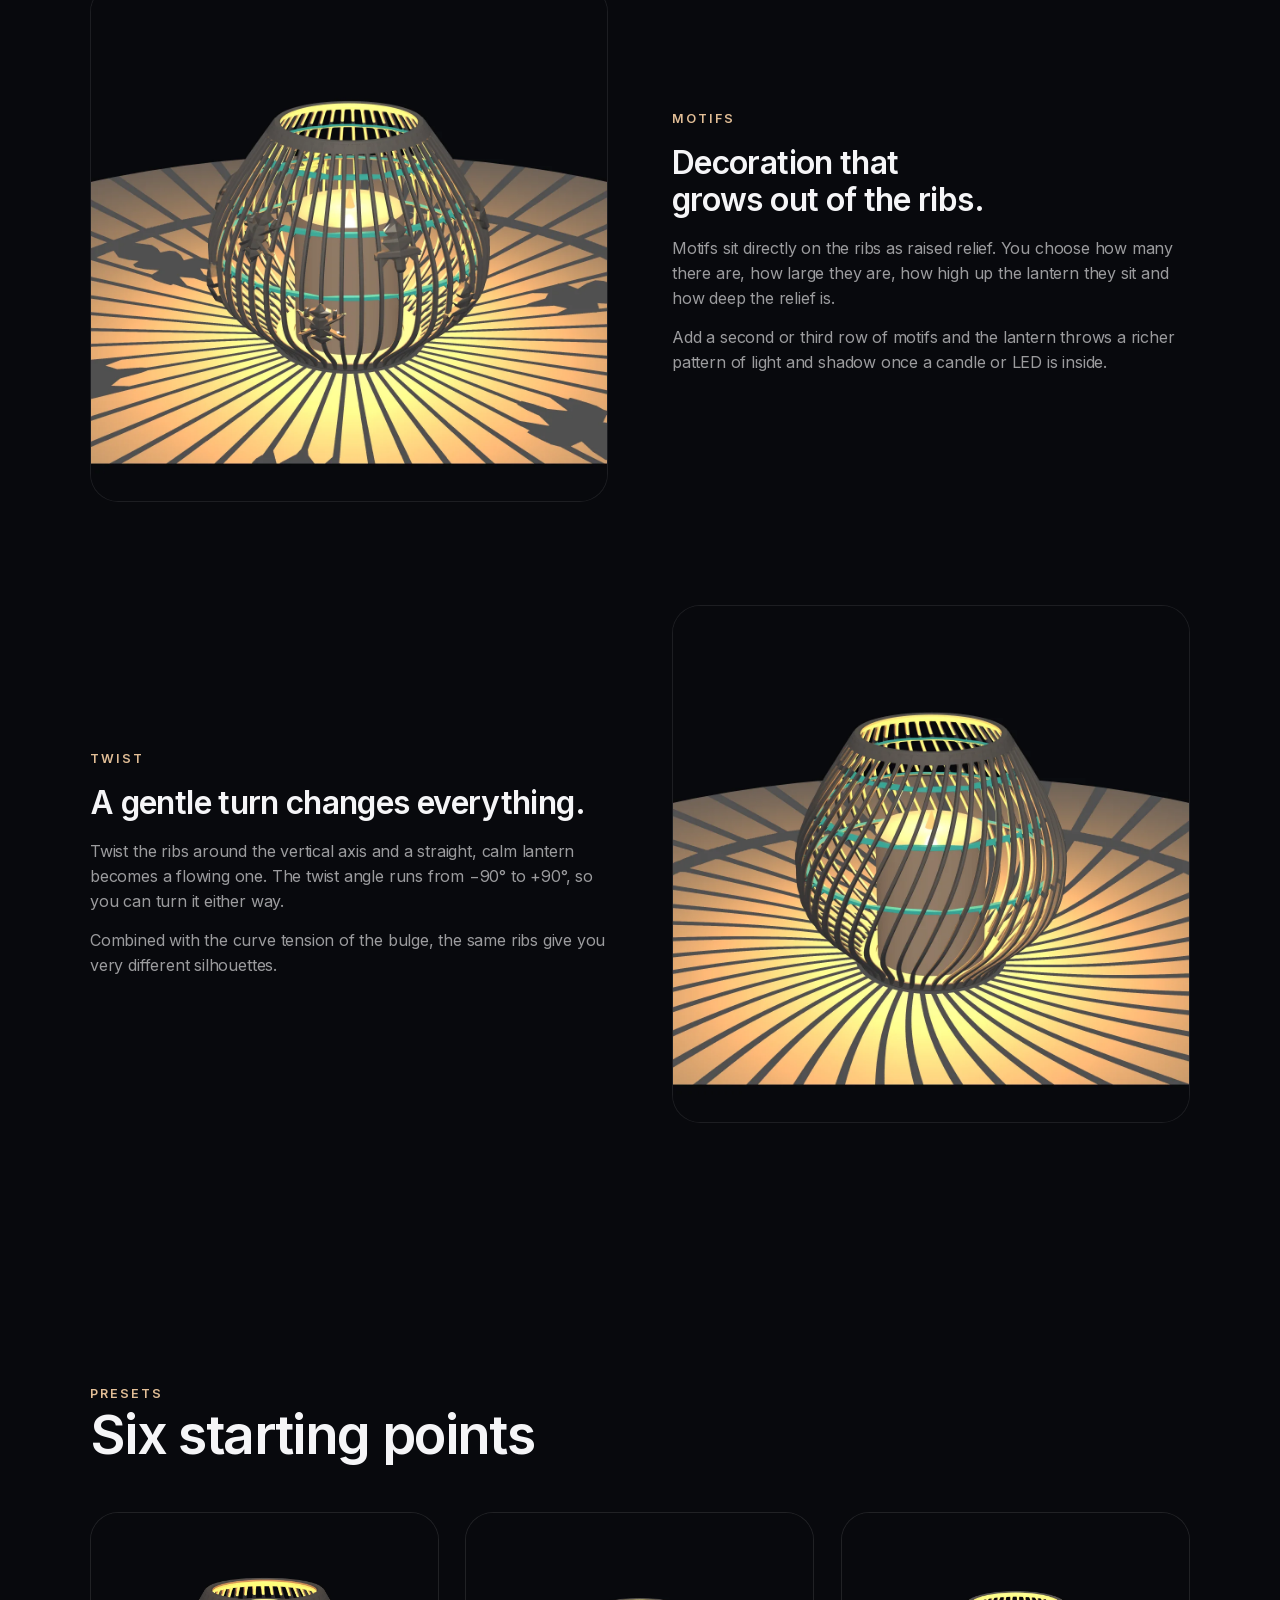
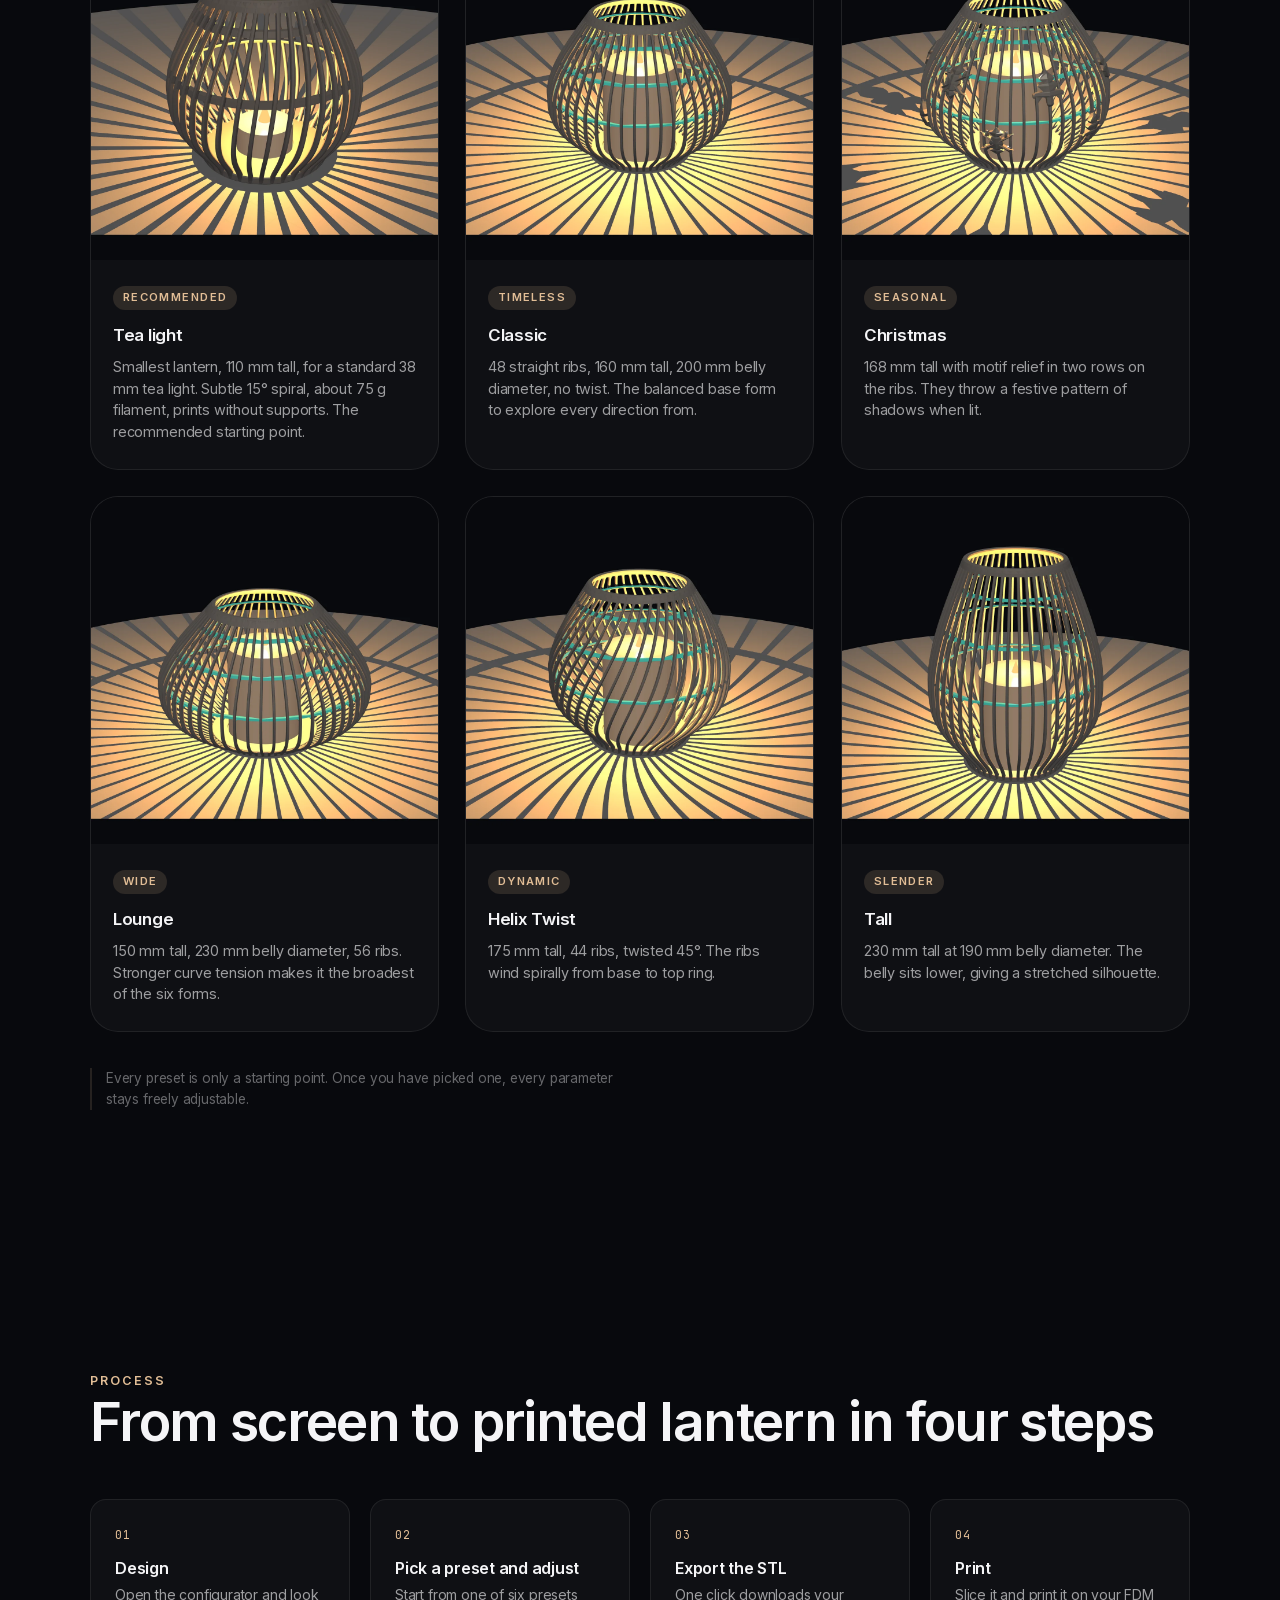
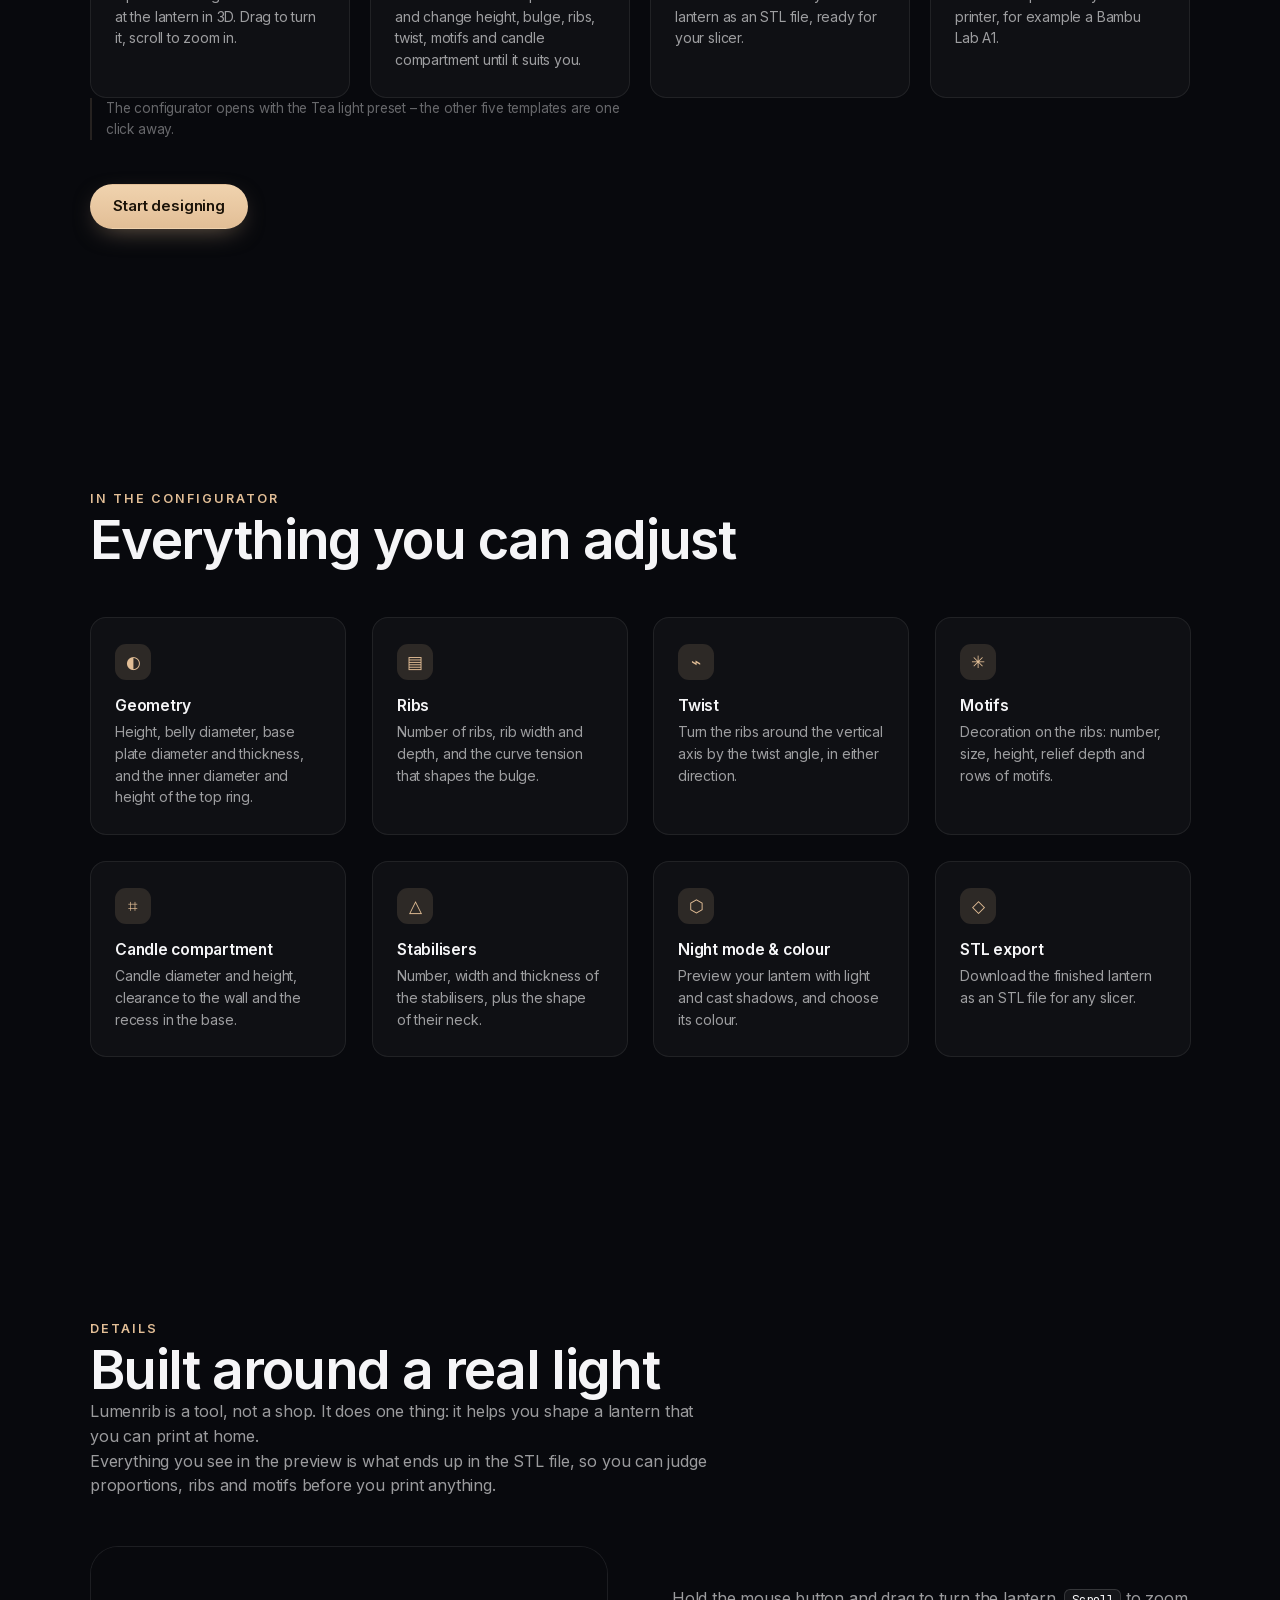
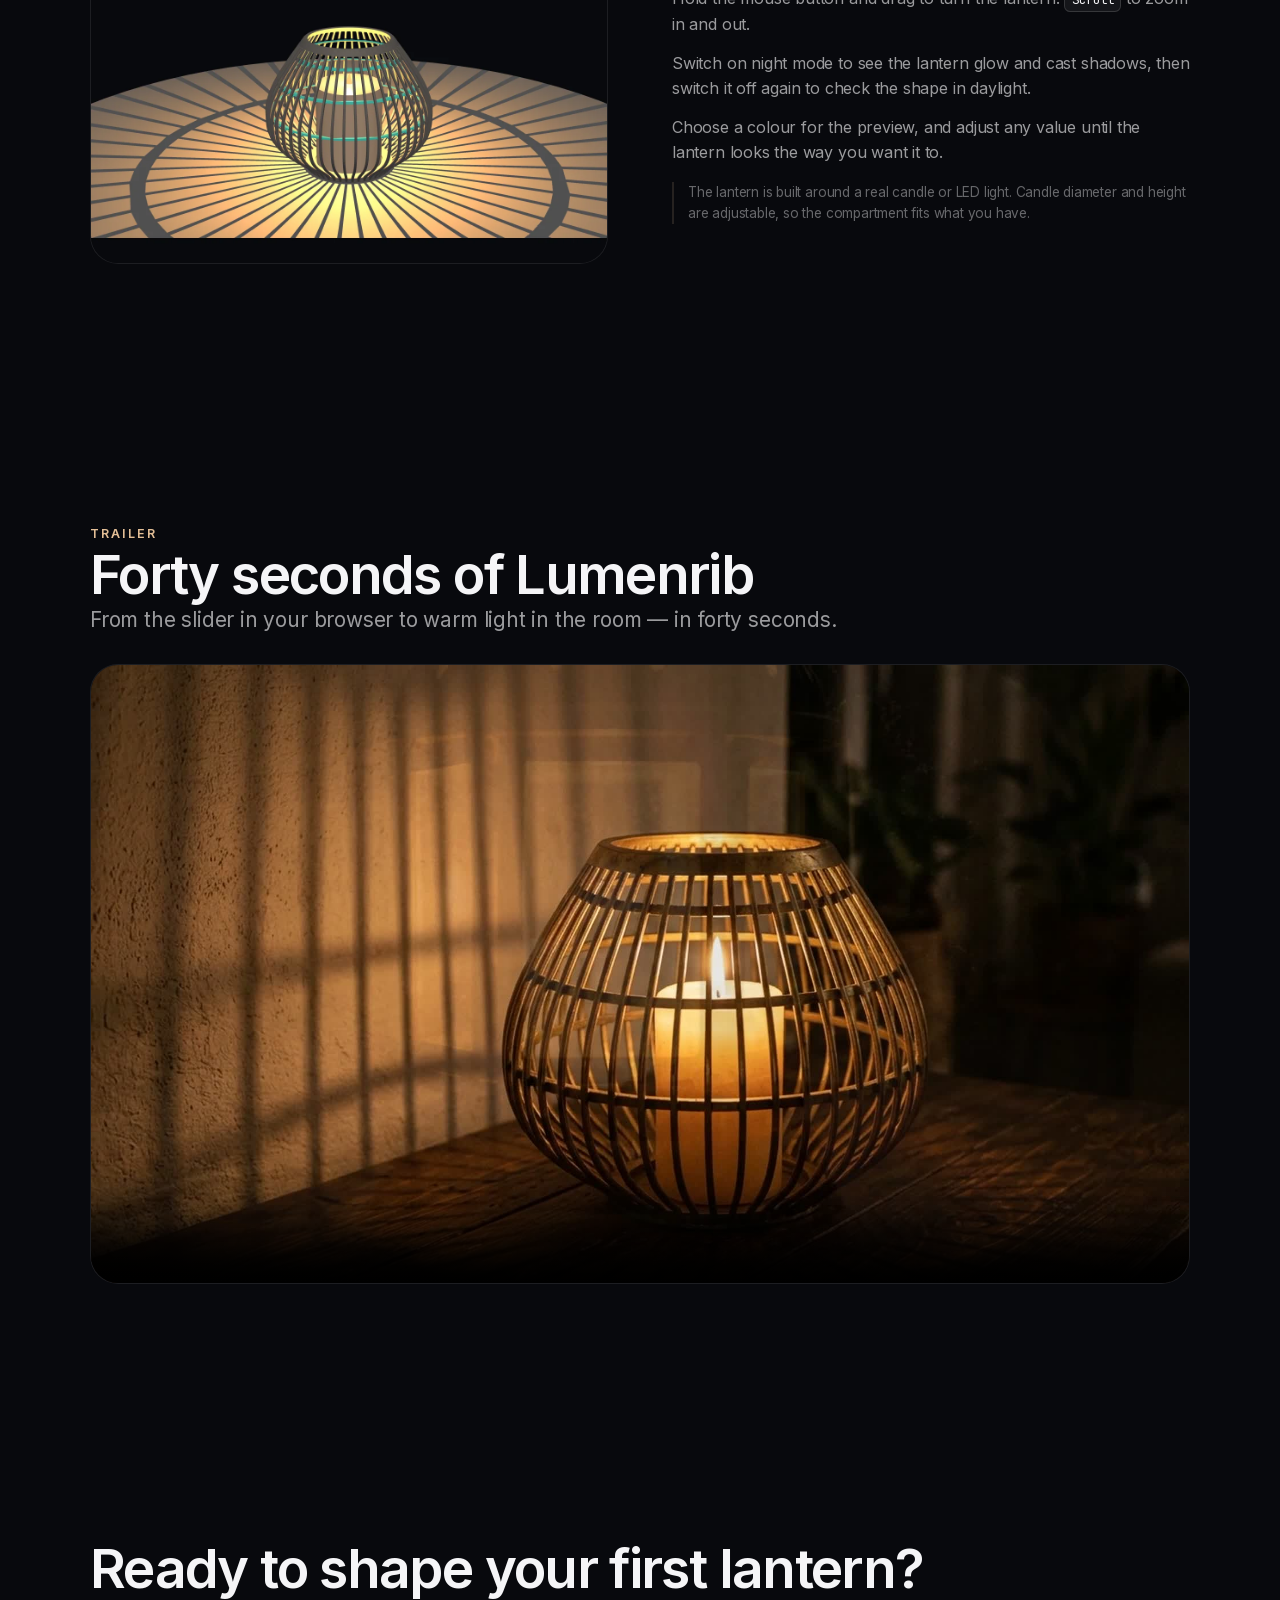
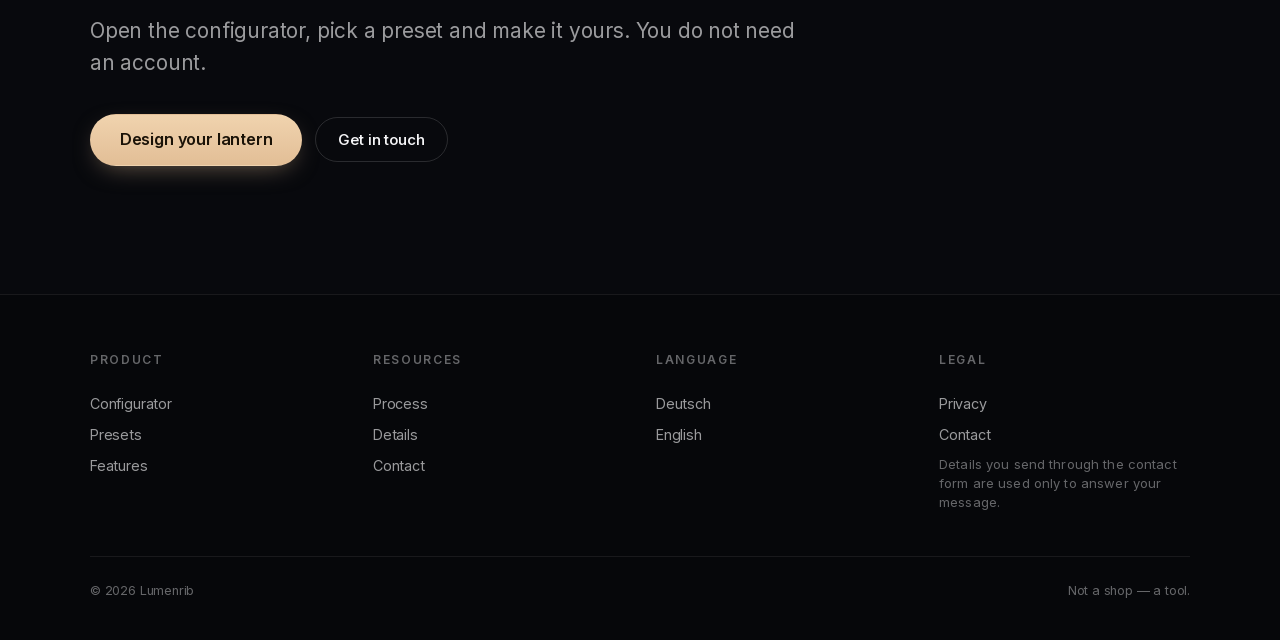
==== commit a65580f3: "Sicherheit, Datenschutz und anonyme Reichweitenmessung - CSP ohne unsafe-inline: alle Inline-Handler" ====
--- a/en/index.html
+++ b/en/index.html
@@ -2,6 +2,7 @@
 <html lang="en">
 <head>
   <meta charset="utf-8">
+  <meta http-equiv="Content-Security-Policy" content="default-src 'self'; script-src 'self'; style-src 'self' 'unsafe-inline'; img-src 'self' data:; font-src 'self'; media-src 'self'; connect-src 'self' https://eggrvcohkaizbcsxtywi.supabase.co; form-action 'self'; base-uri 'self'; object-src 'none'; frame-ancestors 'none'; upgrade-insecure-requests">
   <meta name="viewport" content="width=device-width, initial-scale=1">
   <title>Lumenrib — Design parametric 3D lanterns yourself</title>
   <meta name="description" content="Design a parametric lantern in your browser, see it live in 3D, export it as an STL file and print it yourself on an FDM 3D printer.">
@@ -12,18 +13,21 @@
   <meta property="og:locale" content="en_GB">
   <meta property="og:title" content="Lumenrib — Design parametric 3D lanterns yourself">
   <meta property="og:description" content="Design a lantern in your browser, export it as an STL file and print it yourself.">
-  <meta property="og:image" content="https://lumenrib.netlify.app/https://lumenrib.netlify.app/assets/img/wide-hero.webp">
-  <meta property="og:url" content="https://lumenrib.netlify.app/en/">
-  <link rel="canonical" href="https://lumenrib.netlify.app/en/">
-
-  <link rel="alternate" hreflang="en" href="index.html">
-  <link rel="alternate" hreflang="de" href="../index.html">
-  <link rel="alternate" hreflang="x-default" href="../index.html">
+  <meta property="og:image" content="https://lumenrib.me/assets/img/wide-hero.webp">
+  <meta property="og:url" content="https://lumenrib.me/en/">
+  <link rel="canonical" href="https://lumenrib.me/en/">
 
   <link rel="icon" href="data:image/svg+xml,%3Csvg xmlns='http://www.w3.org/2000/svg' viewBox='0 0 32 32'%3E%3Crect width='32' height='32' rx='8' fill='%2308090d'/%3E%3Ccircle cx='16' cy='16' r='7' fill='%23e2be96'/%3E%3C/svg%3E">
   <link rel="preload" as="image" href="../assets/img/hero-portrait.webp">
   <link rel="stylesheet" href="../assets/css/site.css">
+  <link rel="stylesheet" href="../assets/css/fonts.css">
   <script src="../assets/js/site.js" defer></script>
+  <script src="../assets/js/track.js" defer></script>
+
+  <link rel="alternate" hreflang="de" href="https://lumenrib.me/">
+  <link rel="alternate" hreflang="en" href="https://lumenrib.me/en/">
+  <link rel="alternate" hreflang="x-default" href="https://lumenrib.me/">
+  <meta name="referrer" content="strict-origin-when-cross-origin">
 </head>
 <body>
 
@@ -345,6 +349,10 @@
         </div>
         <div class="footer-col">
           <p class="footer-title">Legal</p>
+          <ul>
+            <li><a href="privacy.html">Privacy</a></li>
+            <li><a href="contact.html">Contact</a></li>
+          </ul>
           <p class="caption">Details you send through the contact form are used only to answer your message.</p>
         </div>
       </div>
--- a/assets/css/site.css
+++ b/assets/css/site.css
@@ -1235,3 +1235,34 @@
     transform: none !important;
   }
 }
+
+
+/* --------------------------------------------------------------------------
+   Rechtstexte (Datenschutz, Impressum): Links im Fliesstext und Code
+   -------------------------------------------------------------------------- */
+.legal-link {
+  color: var(--accent);
+  text-decoration: underline;
+  text-underline-offset: 2px;
+}
+
+.legal-link:hover {
+  color: var(--fg);
+}
+
+.card__body code {
+  font-family: var(--font-mono);
+  font-size: .88em;
+  padding: 1px 5px;
+  border-radius: 5px;
+  background: rgba(255, 255, 255, .06);
+  border: 1px solid var(--line);
+}
+
+.card__body .body + .body {
+  margin-top: 12px;
+}
+
+.card__body .card__title {
+  margin-bottom: 10px;
+}
--- a/assets/css/fonts.css
+++ b/assets/css/fonts.css
@@ -0,0 +1,44 @@
+/* Lumenrib — Schriften lokal
+   ------------------------------------------------------------------
+   Inter und JetBrains Mono liegen als woff2 im Repo (assets/fonts/),
+   nicht mehr bei Google. Grund: kein Drittanbieter-Request, keine
+   IP-Übertragung an Google, und die Seite funktioniert ohne fremdes CDN.
+   Ausgeliefert wird nur latin + latin-ext — das deckt Deutsch inklusive
+   Umlauten und Englisch vollständig ab. Lizenz: SIL Open Font License 1.1.
+*/
+
+@font-face {
+  font-family: 'Inter';
+  font-style: normal;
+  font-weight: 300 700;
+  font-display: swap;
+  src: url('../fonts/inter-latin.woff2') format('woff2');
+  unicode-range: U+0000-00FF, U+0131, U+0152-0153, U+02BB-02BC, U+02C6, U+02DA, U+02DC, U+0304, U+0308, U+0329, U+2000-206F, U+20AC, U+2122, U+2191, U+2193, U+2212, U+2215, U+FEFF, U+FFFD;
+}
+
+@font-face {
+  font-family: 'Inter';
+  font-style: normal;
+  font-weight: 300 700;
+  font-display: swap;
+  src: url('../fonts/inter-latin-ext.woff2') format('woff2');
+  unicode-range: U+0100-02BA, U+02BD-02C5, U+02C7-02CC, U+02CE-02D7, U+02DD-02FF, U+0304, U+0308, U+0329, U+1D00-1DBF, U+1E00-1E9F, U+1EF2-1EFF, U+2020, U+20A0-20AB, U+20AD-20C4, U+2113, U+2C60-2C7F, U+A720-A7FF;
+}
+
+@font-face {
+  font-family: 'JetBrains Mono';
+  font-style: normal;
+  font-weight: 400 600;
+  font-display: swap;
+  src: url('../fonts/jetbrains-mono-400-latin.woff2') format('woff2');
+  unicode-range: U+0000-00FF, U+0131, U+0152-0153, U+02BB-02BC, U+02C6, U+02DA, U+02DC, U+0304, U+0308, U+0329, U+2000-206F, U+20AC, U+2122, U+2191, U+2193, U+2212, U+2215, U+FEFF, U+FFFD;
+}
+
+@font-face {
+  font-family: 'JetBrains Mono';
+  font-style: normal;
+  font-weight: 400 600;
+  font-display: swap;
+  src: url('../fonts/jetbrains-mono-400-latinext.woff2') format('woff2');
+  unicode-range: U+0100-02BA, U+02BD-02C5, U+02C7-02CC, U+02CE-02D7, U+02DD-02FF, U+0304, U+0308, U+0329, U+1D00-1DBF, U+1E00-1E9F, U+1EF2-1EFF, U+2020, U+20A0-20AB, U+20AD-20C4, U+2113, U+2C60-2C7F, U+A720-A7FF;
+}
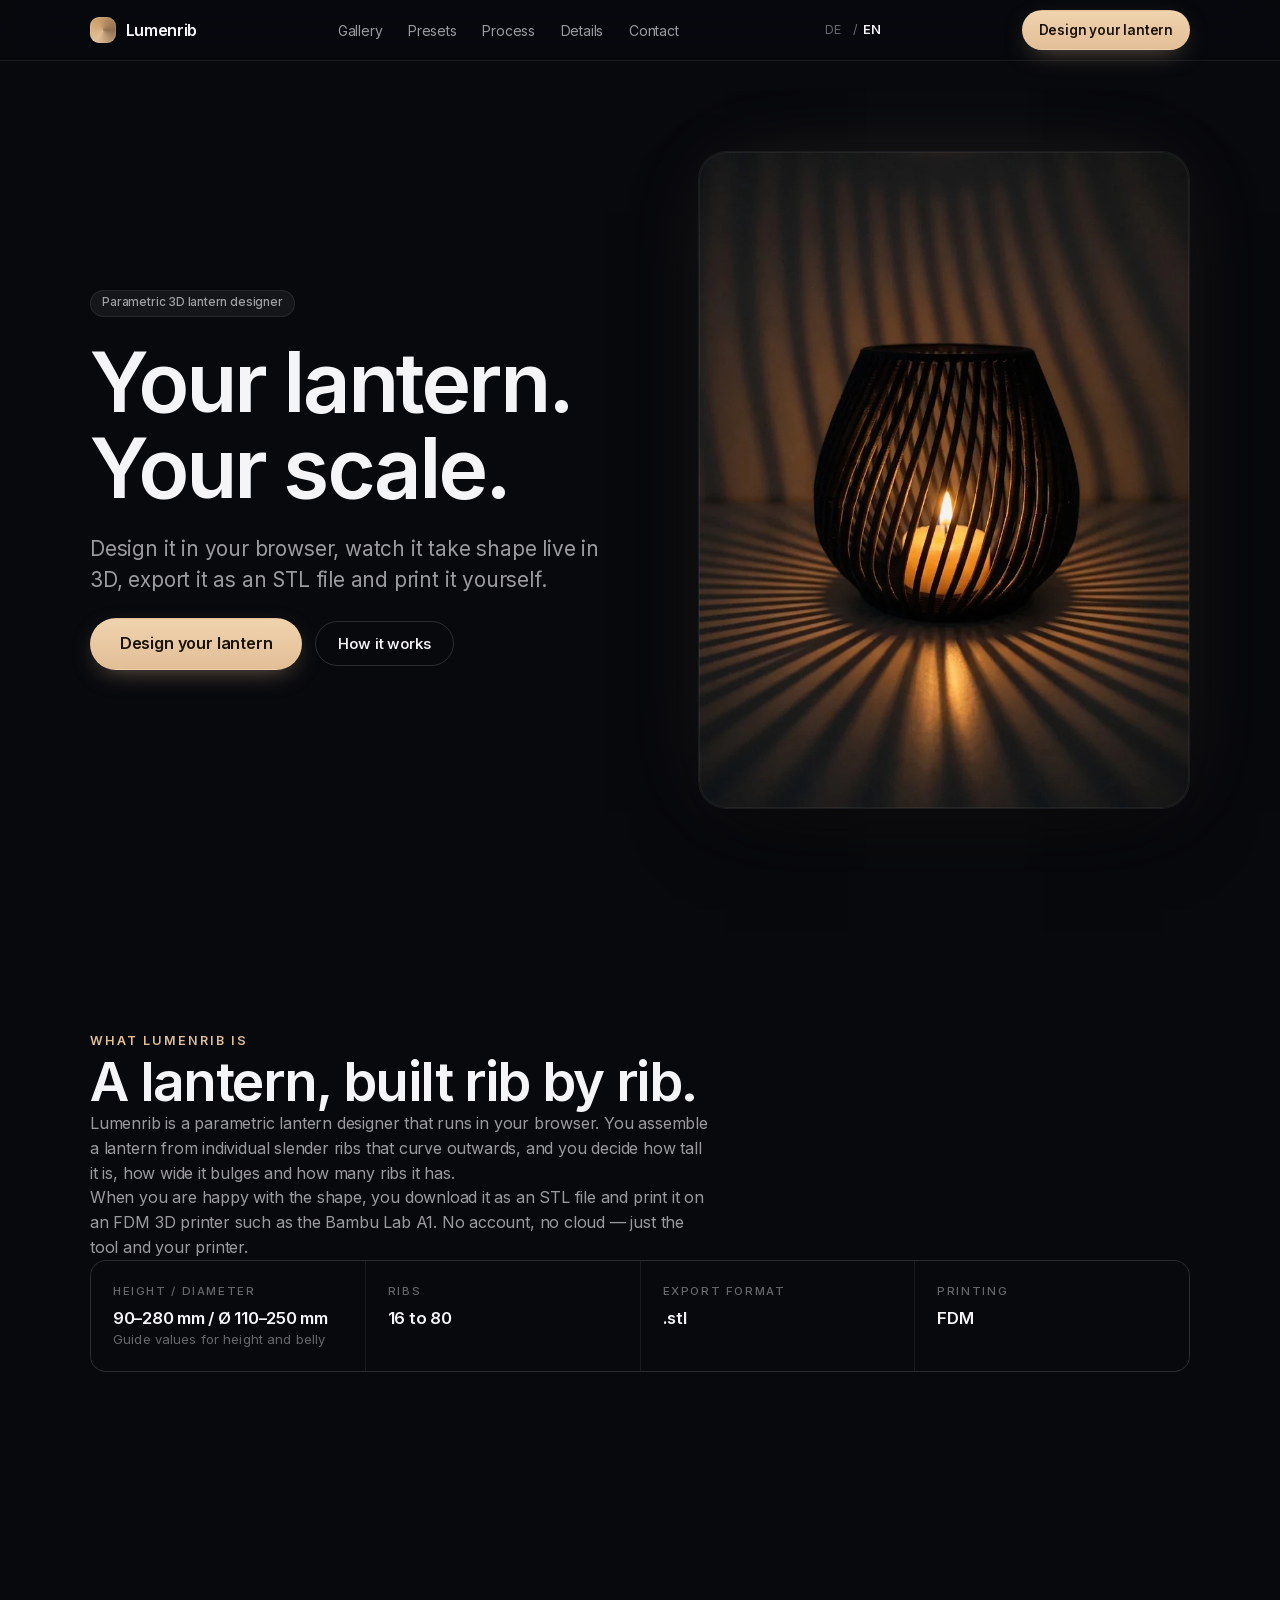
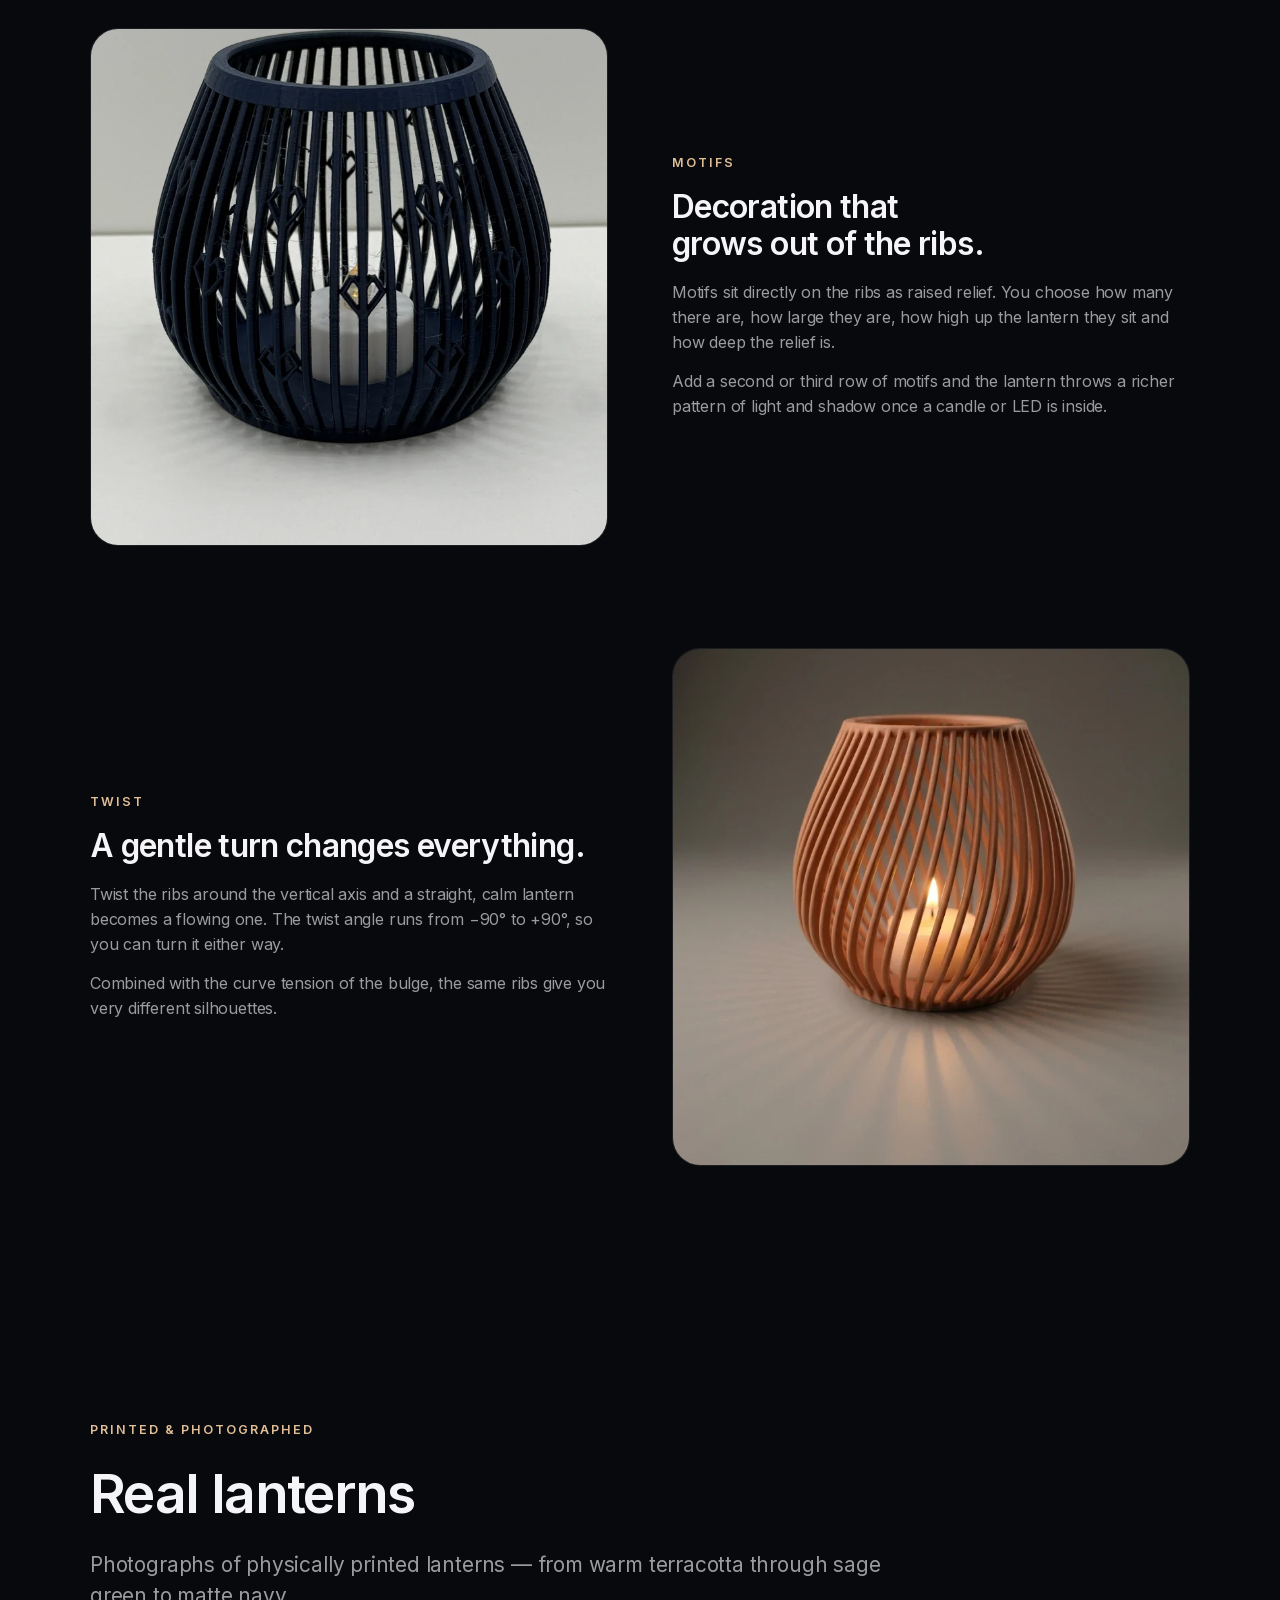
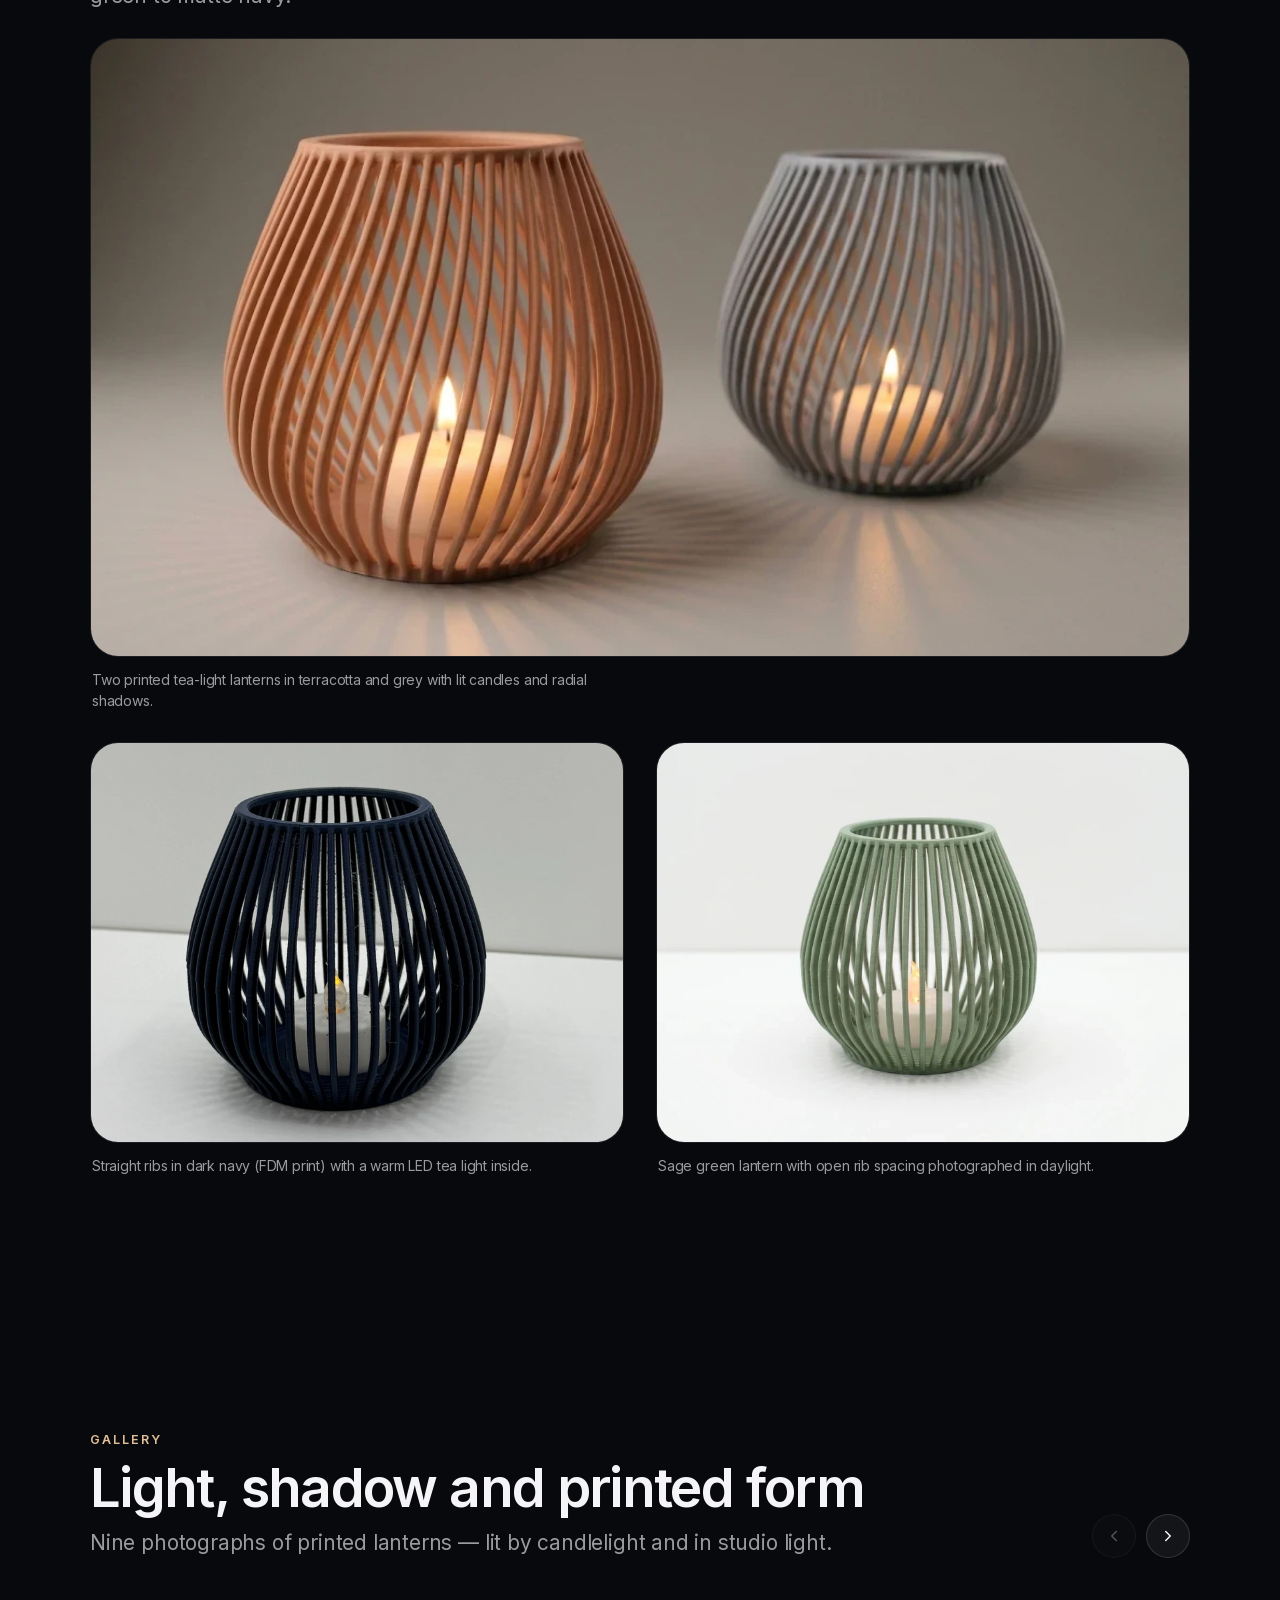
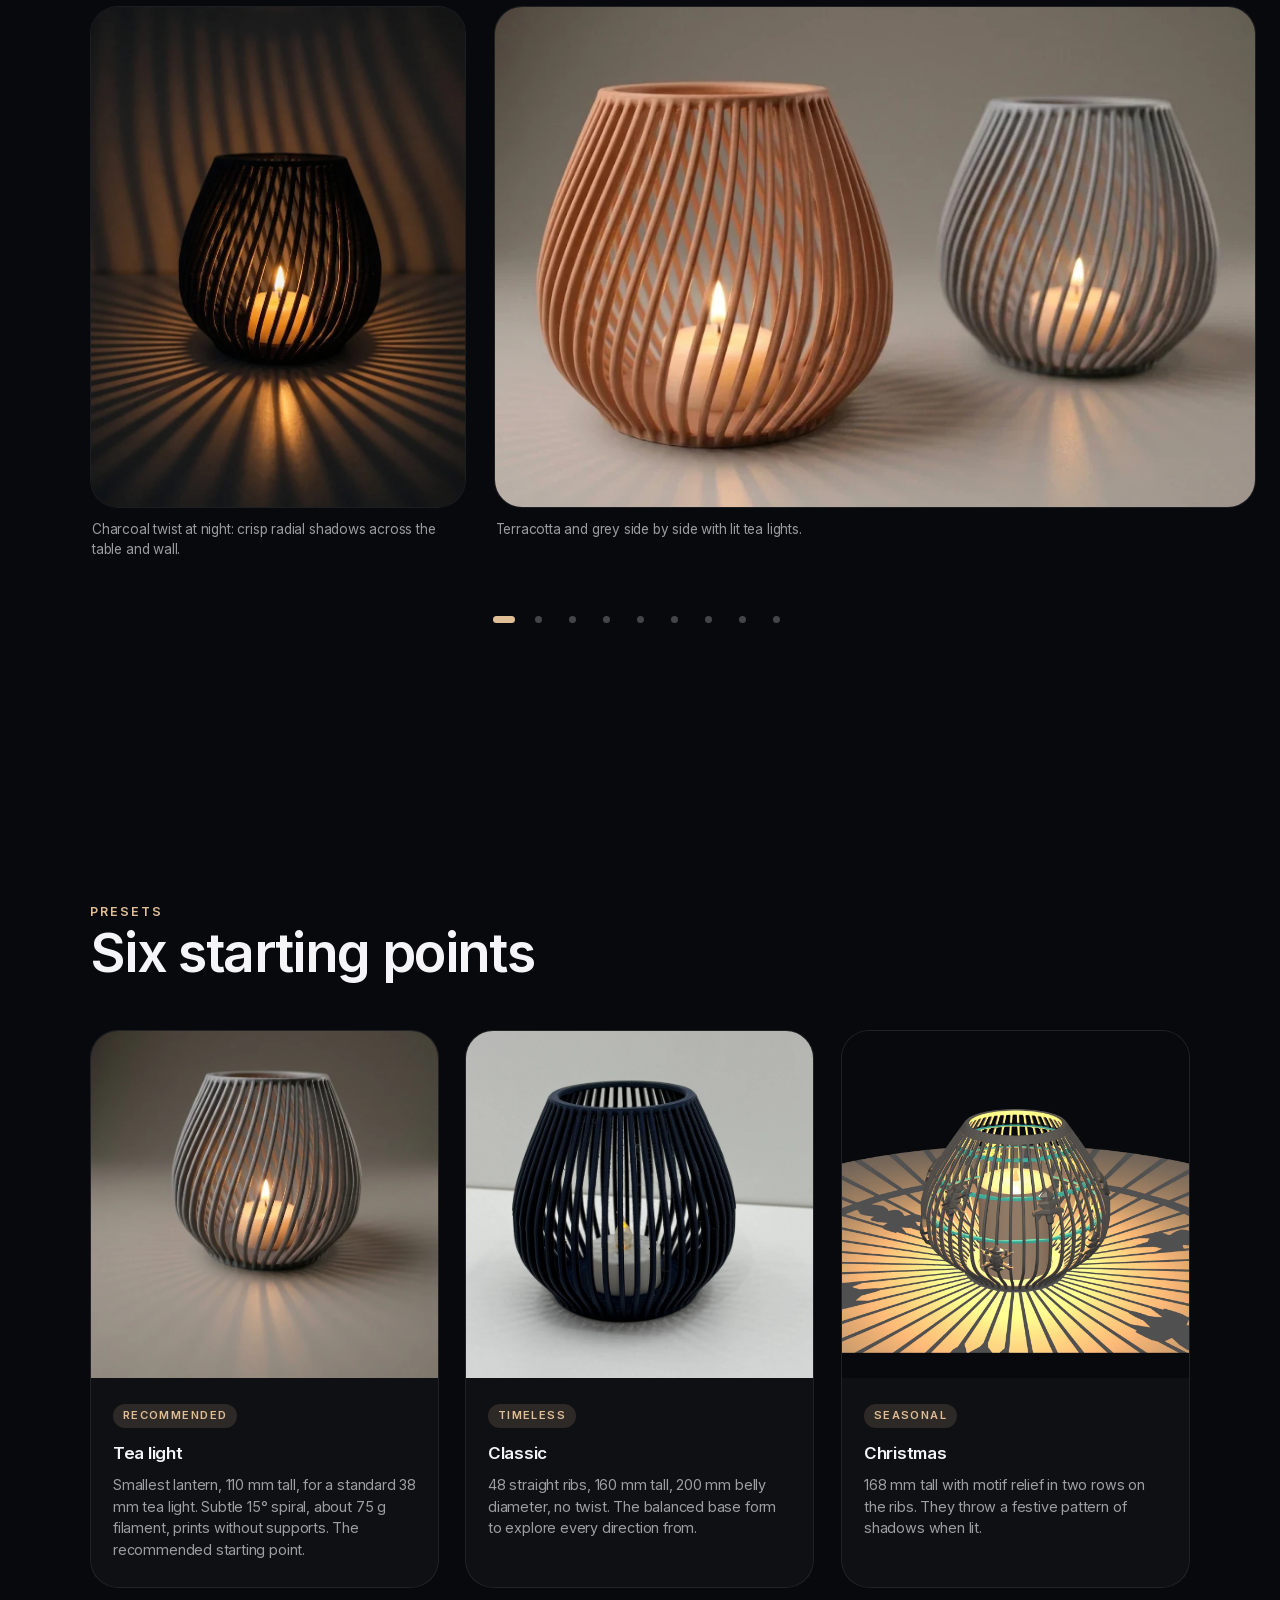
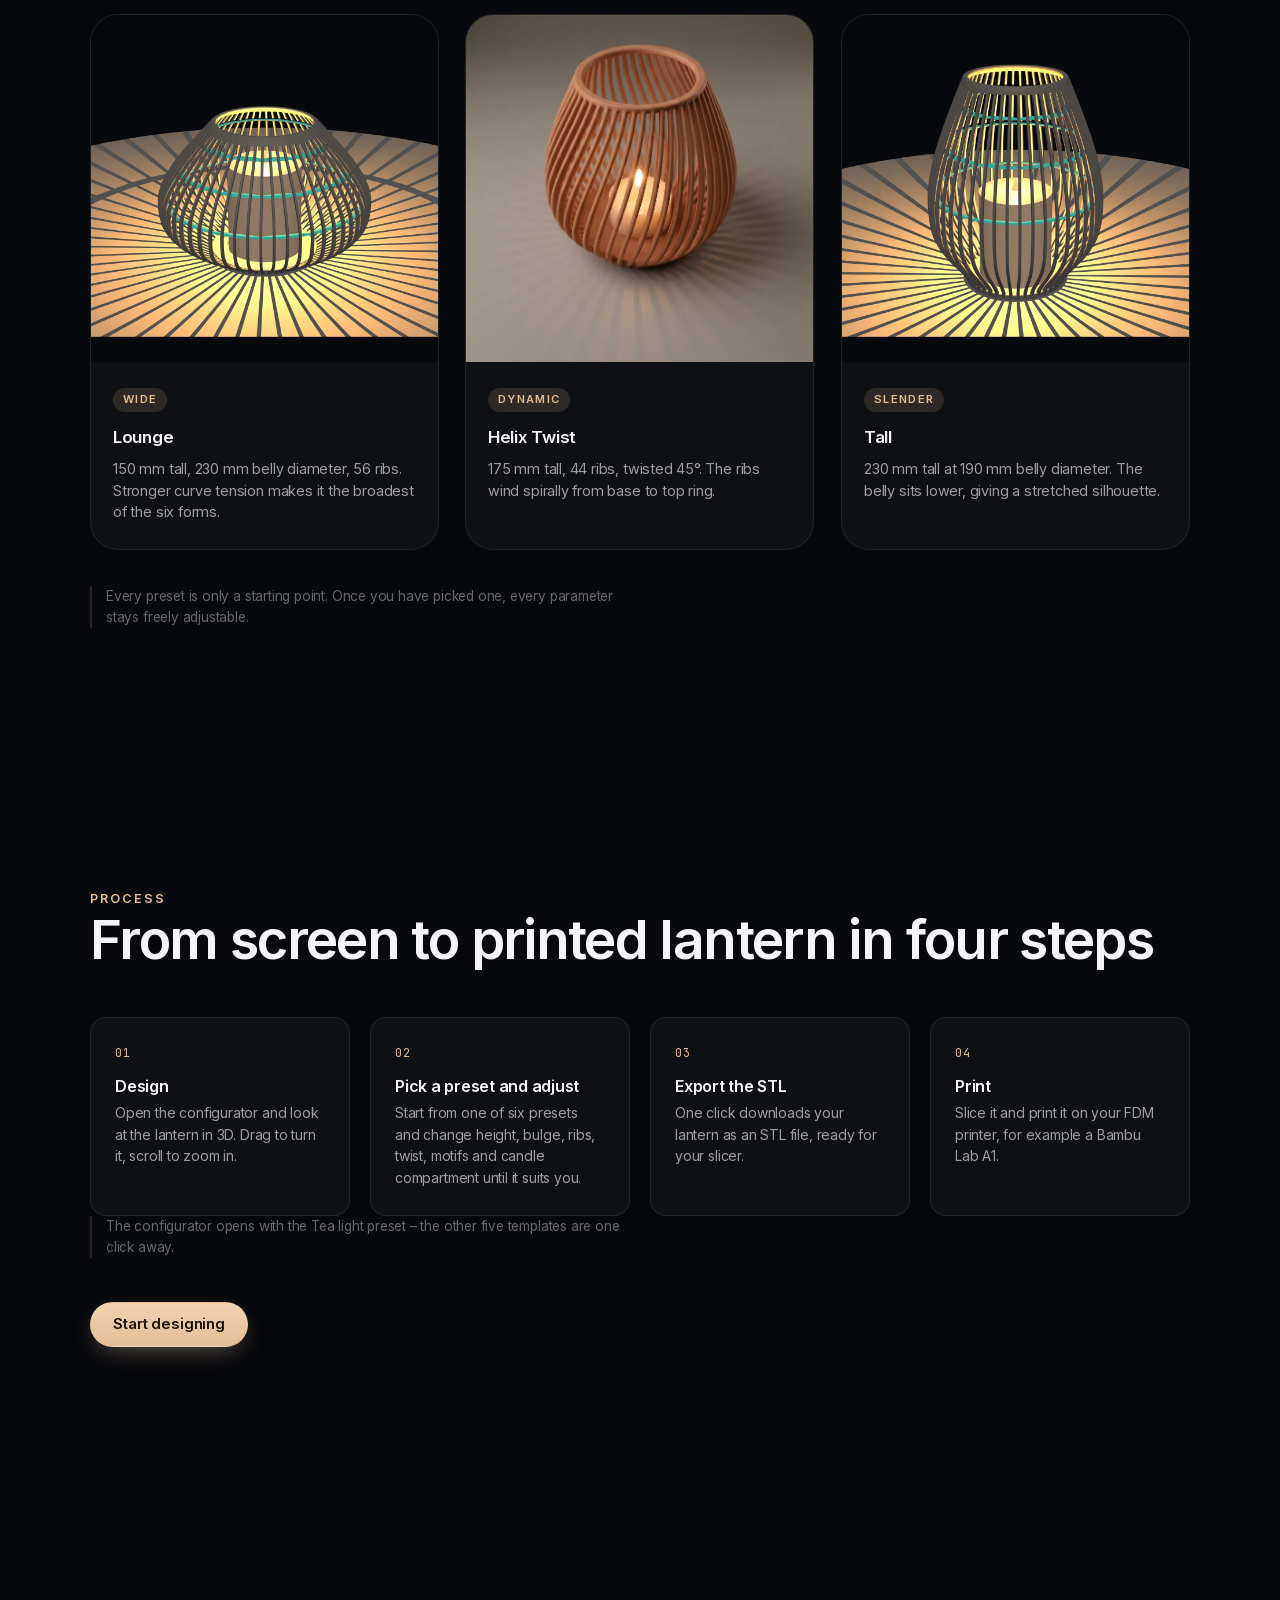
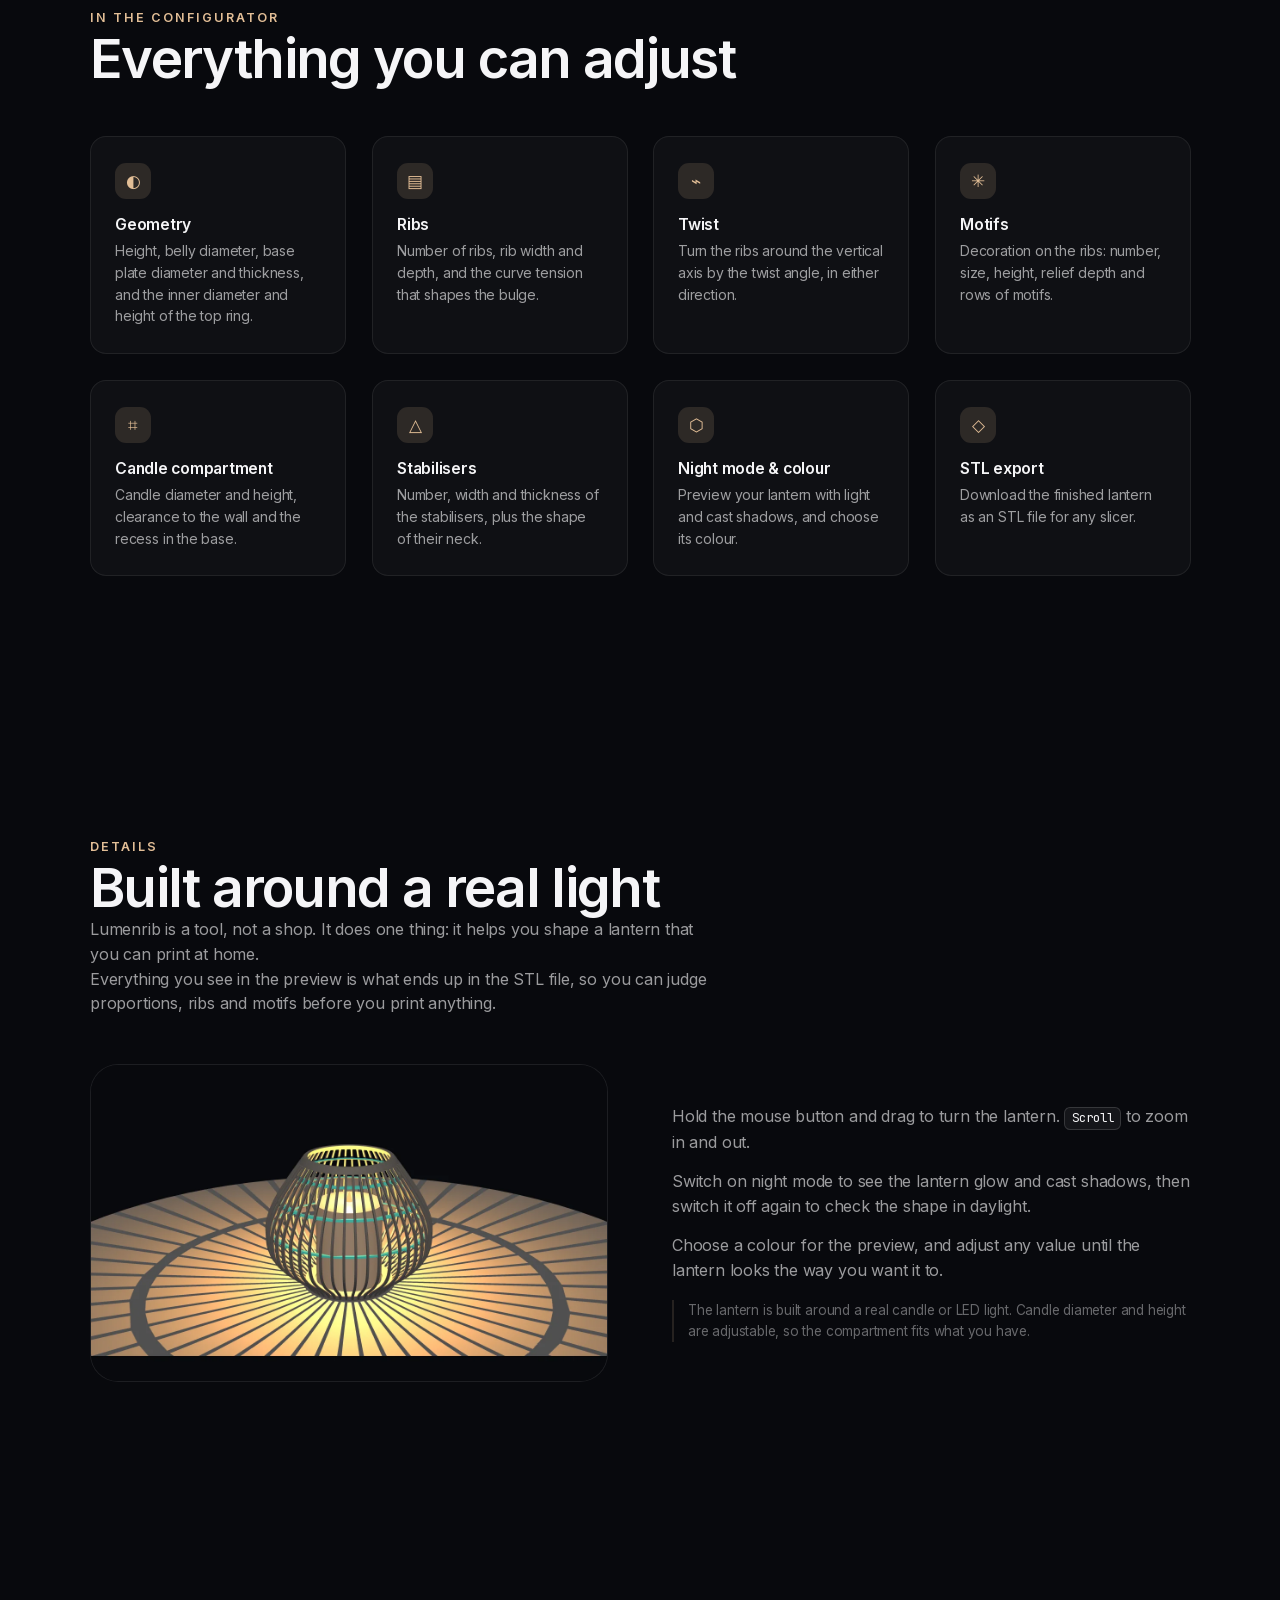
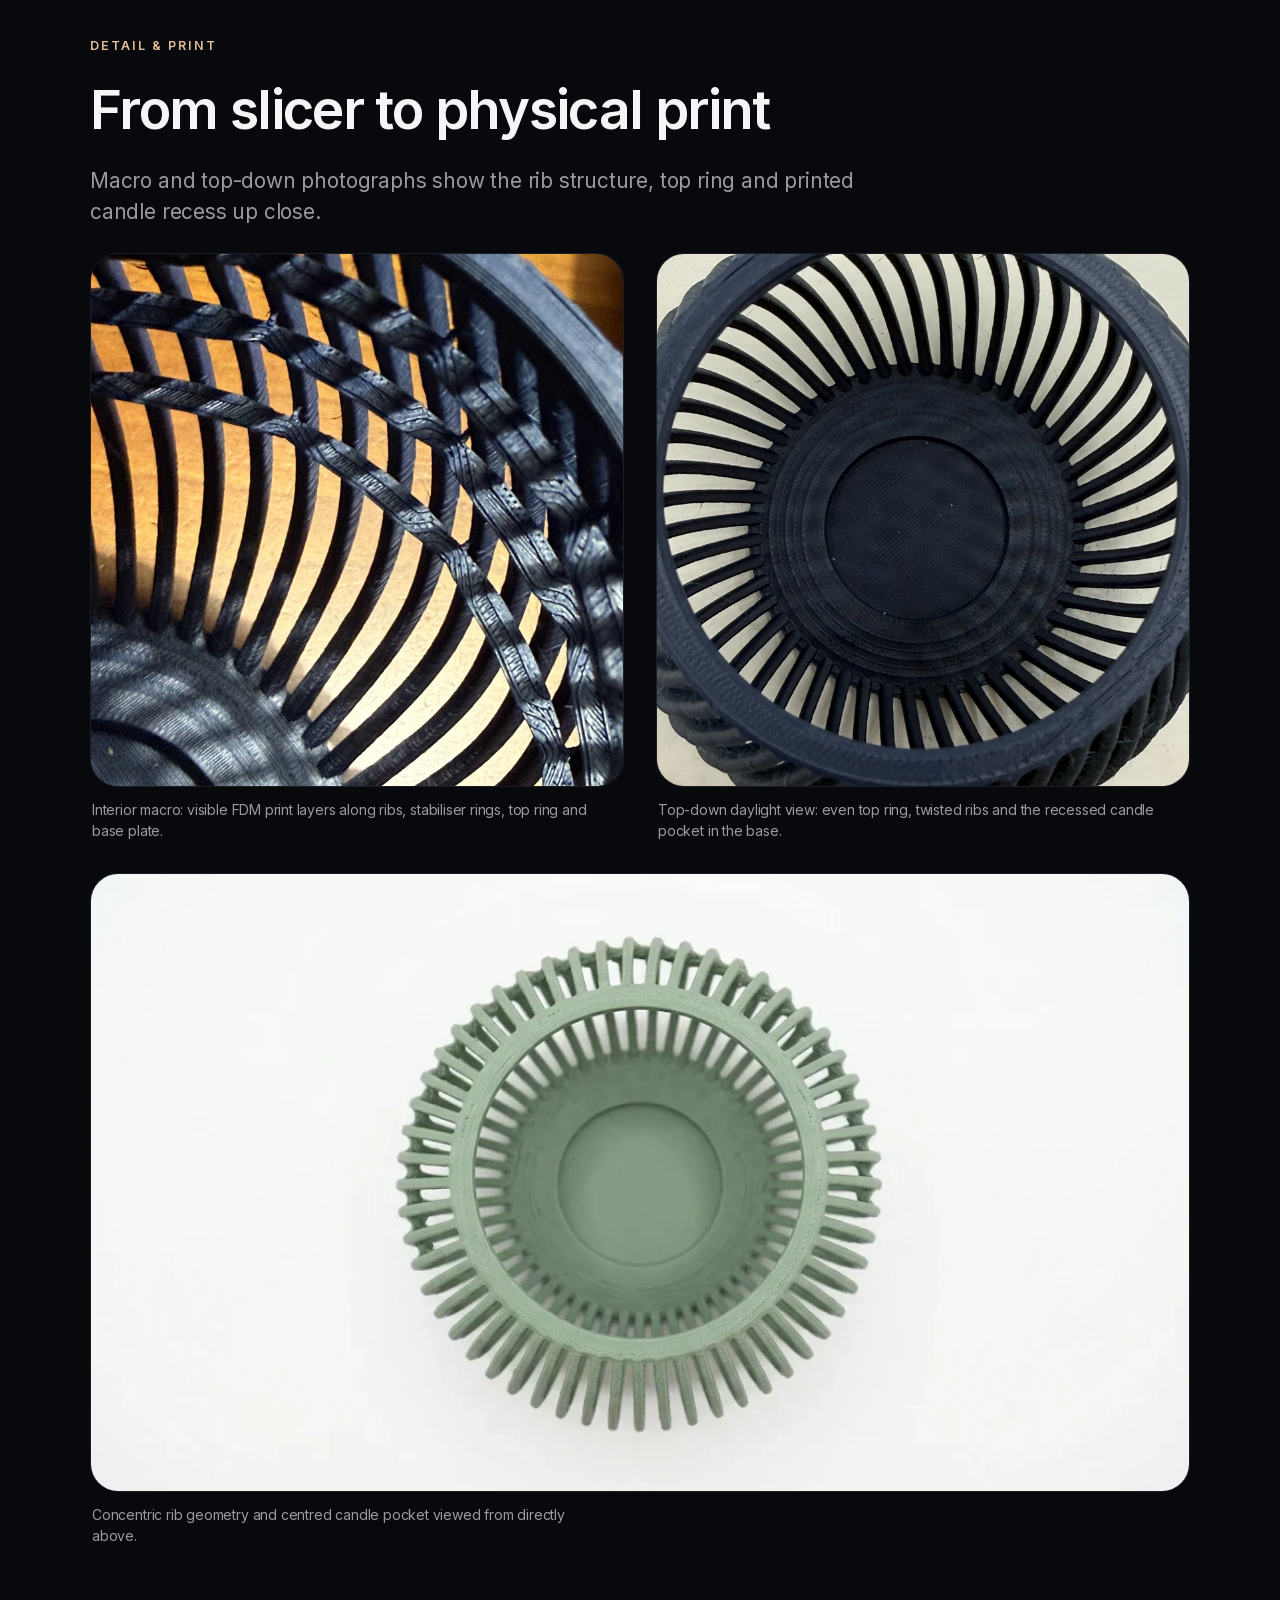
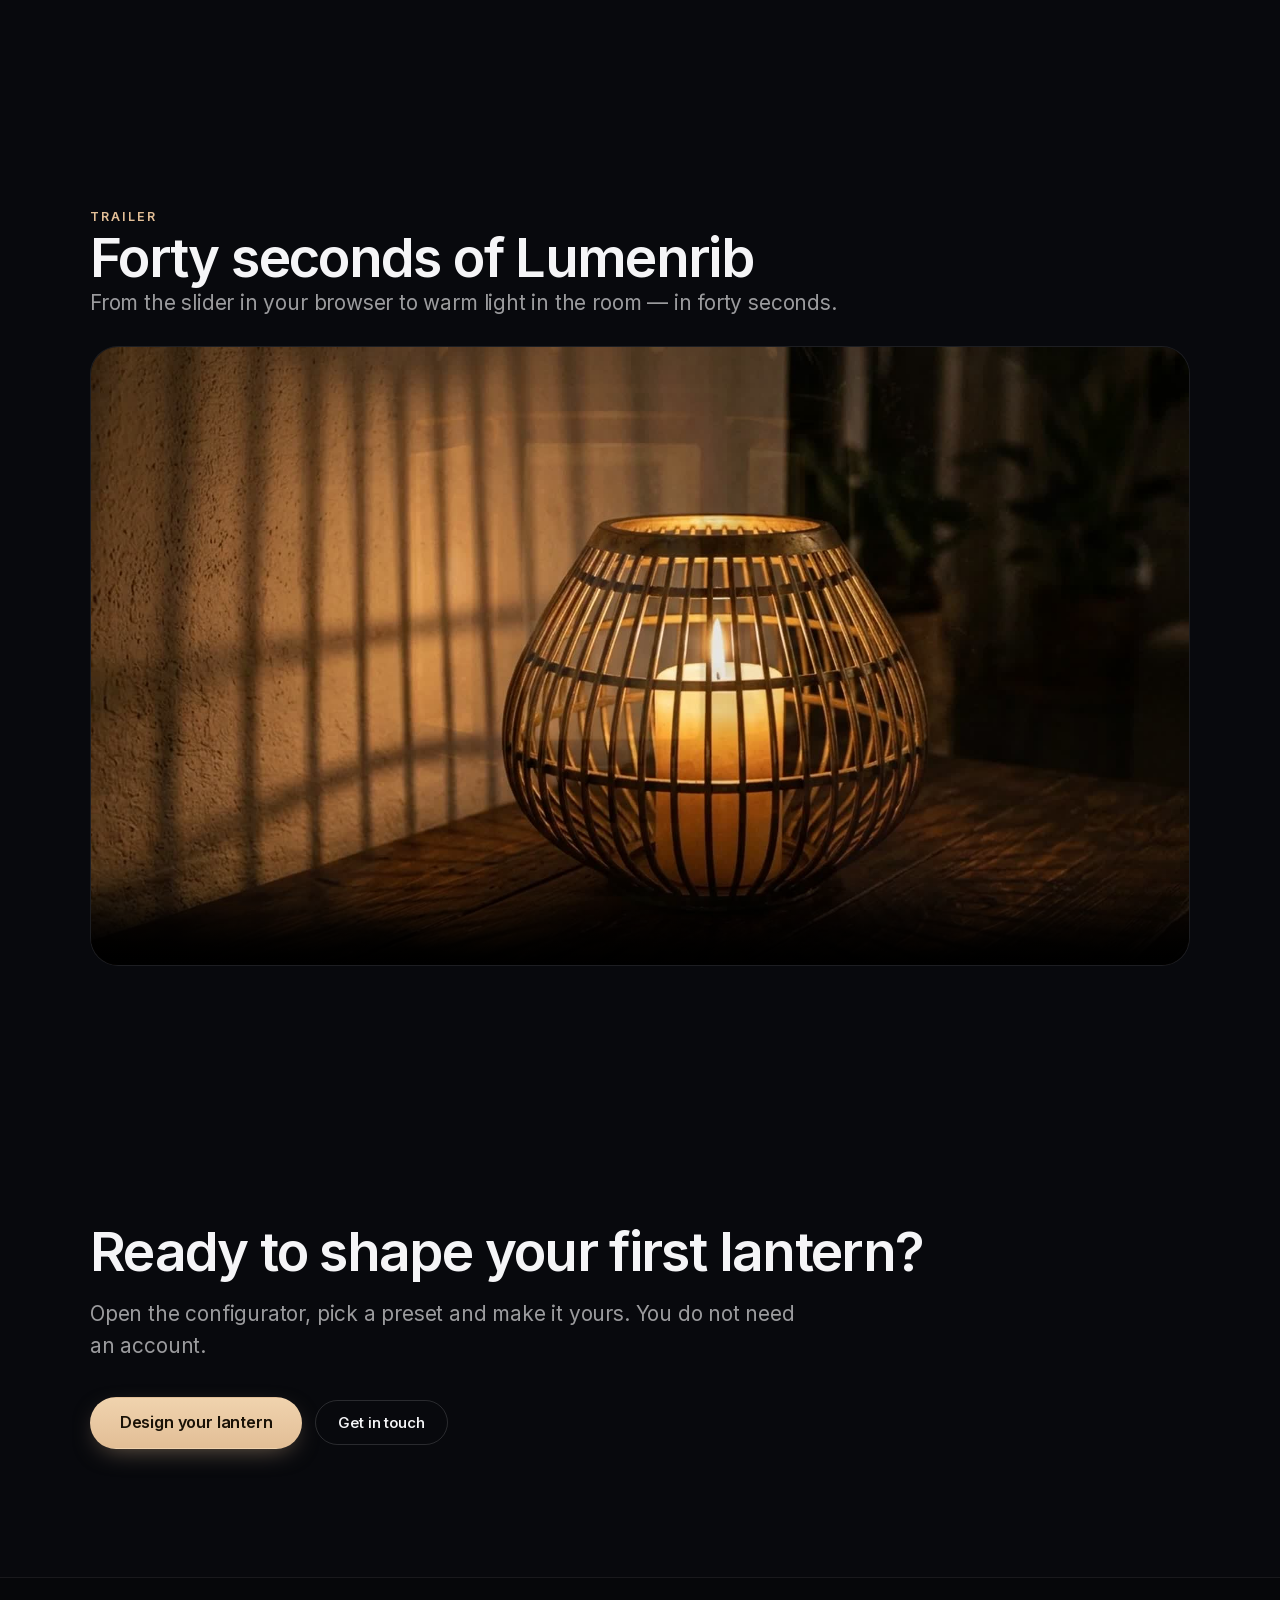
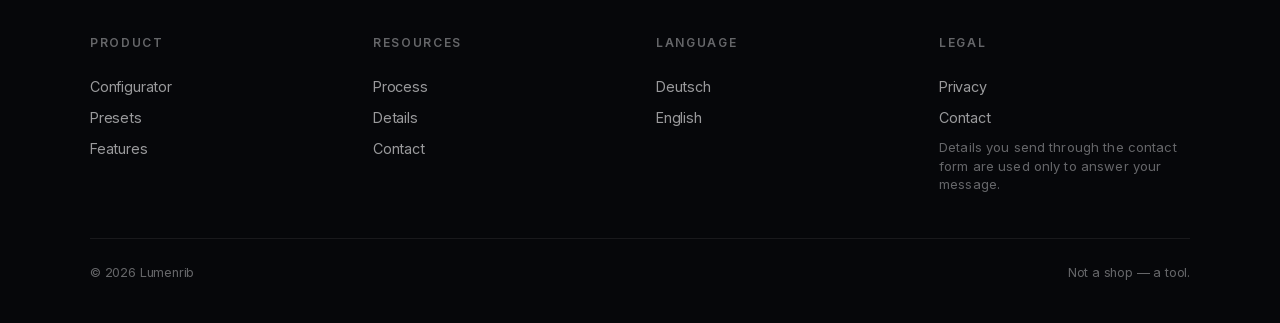
==== commit b764ce4c: "Startseite: echte Fotos, Fotogalerie mit Scroll-Snap, Social-Preview - 25 WebP-Assets aus 15 selbst " ====
--- a/en/index.html
+++ b/en/index.html
@@ -13,15 +13,16 @@
   <meta property="og:locale" content="en_GB">
   <meta property="og:title" content="Lumenrib — Design parametric 3D lanterns yourself">
   <meta property="og:description" content="Design a lantern in your browser, export it as an STL file and print it yourself.">
-  <meta property="og:image" content="https://lumenrib.me/assets/img/wide-hero.webp">
+  <meta property="og:image" content="https://lumenrib.me/assets/img/og-lumenrib.jpg">
   <meta property="og:url" content="https://lumenrib.me/en/">
   <link rel="canonical" href="https://lumenrib.me/en/">
 
   <link rel="icon" href="data:image/svg+xml,%3Csvg xmlns='http://www.w3.org/2000/svg' viewBox='0 0 32 32'%3E%3Crect width='32' height='32' rx='8' fill='%2308090d'/%3E%3Ccircle cx='16' cy='16' r='7' fill='%23e2be96'/%3E%3C/svg%3E">
-  <link rel="preload" as="image" href="../assets/img/hero-portrait.webp">
+  <link rel="preload" as="image" href="../assets/img/foto-nacht-schatten.webp">
   <link rel="stylesheet" href="../assets/css/site.css">
   <link rel="stylesheet" href="../assets/css/fonts.css">
   <script src="../assets/js/site.js" defer></script>
+  <script src="../assets/js/carousel.js" defer></script>
   <script src="../assets/js/track.js" defer></script>
 
   <link rel="alternate" hreflang="de" href="https://lumenrib.me/">
@@ -38,9 +39,9 @@
         <span>Lumenrib</span>
       </a>
       <ul class="nav-links">
+        <li><a class="nav-link" href="#gallery">Gallery</a></li>
+        <li><a class="nav-link" href="#presets">Presets</a></li>
         <li><a class="nav-link" href="#process">Process</a></li>
-        <li><a class="nav-link" href="#presets">Presets</a></li>
-        <li><a class="nav-link" href="#features">Features</a></li>
         <li><a class="nav-link" href="#details">Details</a></li>
         <li><a class="nav-link" href="contact.html">Contact</a></li>
       </ul>
@@ -67,7 +68,7 @@
         </div>
       </div>
       <div class="hero__media">
-        <img src="../assets/img/hero-portrait.webp" alt="A glowing 3D-printed lantern made of curved ribs, rendered in the Lumenrib configurator" width="1200" height="1500" loading="eager" decoding="async">
+        <img src="../assets/img/foto-nacht-schatten.webp" alt="A dark 3D-printed Lumenrib lantern with spiralled ribs and a lit tea light casting a sharp radial shadow pattern across the table and wall" width="765" height="1024" loading="eager" fetchpriority="high" decoding="async">
       </div>
     </section>
 
@@ -102,7 +103,7 @@
     <section class="section wrap">
       <div class="showcase reveal">
         <div class="showcase__media">
-          <img src="../assets/img/card-xmas.webp" alt="The Christmas preset: a lantern with decorative motifs on its ribs" width="1200" height="1200" loading="lazy" decoding="async">
+          <img src="../assets/img/foto-motive-herzen-1200.webp" srcset="../assets/img/foto-motive-herzen-800.webp 800w, ../assets/img/foto-motive-herzen-1200.webp 1200w, ../assets/img/foto-motive-herzen-1600.webp 1600w" sizes="(max-width: 899px) 92vw, 540px" alt="Dark navy 3D-printed Lumenrib lantern with raised heart motifs printed directly onto the ribs and an LED tea light inside" width="1200" height="1200" loading="lazy" decoding="async">
         </div>
         <div class="showcase__body">
           <span class="eyebrow">Motifs</span>
@@ -113,13 +114,136 @@
       </div>
       <div class="showcase showcase--flip reveal" style="margin-top: clamp(48px, 8vw, 110px)">
         <div class="showcase__media">
-          <img src="../assets/img/card-twist.webp" alt="The Twist preset: a lantern whose ribs are twisted around the vertical axis" width="1200" height="1200" loading="lazy" decoding="async">
+          <img src="../assets/img/foto-terrakotta-card.webp" alt="Terracotta 3D-printed Lumenrib lantern with spiralled ribs illuminated from inside by a warm candle" width="765" height="765" loading="lazy" decoding="async">
         </div>
         <div class="showcase__body">
           <span class="eyebrow">Twist</span>
           <h2 class="display-m">A gentle turn changes everything.</h2>
           <p class="body">Twist the ribs around the vertical axis and a straight, calm lantern becomes a flowing one. The twist angle runs from −90° to +90°, so you can turn it either way.</p>
           <p class="body">Combined with the curve tension of the bulge, the same ribs give you very different silhouettes.</p>
+        </div>
+      </div>
+    </section>
+
+    <!-- Real lanterns -->
+    <section class="section wrap" id="real-lanterns" aria-labelledby="real-lanterns-title">
+      <div class="grid">
+        <div class="grid reveal">
+          <span class="eyebrow">Printed &amp; photographed</span>
+          <h2 class="display-l" id="real-lanterns-title">Real lanterns</h2>
+          <p class="lede">Photographs of physically printed lanterns — from warm terracotta through sage green to matte navy.</p>
+        </div>
+        <div class="real-grid">
+          <figure class="media-card real-grid__lead reveal">
+            <div class="media-card__frame">
+              <img src="../assets/img/foto-duo-terrakotta.webp" alt="Two printed Lumenrib lanterns in terracotta and grey side by side with lit tea lights casting radial shadows" width="1024" height="572" loading="lazy" decoding="async">
+            </div>
+            <figcaption class="media-card__caption">Two printed tea-light lanterns in terracotta and grey with lit candles and radial shadows.</figcaption>
+          </figure>
+          <div class="real-grid__pair">
+            <figure class="media-card reveal" data-reveal-delay="1">
+              <div class="media-card__frame">
+                <img src="../assets/img/foto-navy-frontal-1200.webp" srcset="../assets/img/foto-navy-frontal-800.webp 800w, ../assets/img/foto-navy-frontal-1200.webp 1200w, ../assets/img/foto-navy-frontal-1600.webp 1600w" sizes="(max-width: 759px) 92vw, 560px" alt="Dark navy FDM-printed Lumenrib lantern with straight ribs and a warm LED tea light" width="1200" height="900" loading="lazy" decoding="async">
+              </div>
+              <figcaption class="media-card__caption">Straight ribs in dark navy (FDM print) with a warm LED tea light inside.</figcaption>
+            </figure>
+            <figure class="media-card reveal" data-reveal-delay="2">
+              <div class="media-card__frame">
+                <img src="../assets/img/foto-gruen-quer.webp" alt="Sage green printed Lumenrib lantern with straight ribs and an LED tea light on a light studio background" width="1024" height="572" loading="lazy" decoding="async">
+              </div>
+              <figcaption class="media-card__caption">Sage green lantern with open rib spacing photographed in daylight.</figcaption>
+            </figure>
+          </div>
+        </div>
+      </div>
+    </section>
+
+    <!-- Gallery Carousel -->
+    <section class="carousel-section" id="gallery" role="region" aria-roledescription="carousel" aria-labelledby="gallery-title" data-carousel>
+      <div class="wrap">
+        <div class="carousel__head reveal">
+          <div class="carousel__intro">
+            <span class="eyebrow">Gallery</span>
+            <h2 class="display-l" id="gallery-title">Light, shadow and printed form</h2>
+            <p class="lede">Nine photographs of printed lanterns — lit by candlelight and in studio light.</p>
+          </div>
+          <div class="carousel__controls" data-carousel-controls hidden>
+            <button type="button" class="carousel__btn" data-carousel-prev aria-label="Previous photo">
+              <svg viewBox="0 0 24 24" fill="none" stroke="currentColor" stroke-width="2" stroke-linecap="round" stroke-linejoin="round" aria-hidden="true"><path d="M15 18l-6-6 6-6"/></svg>
+            </button>
+            <button type="button" class="carousel__btn" data-carousel-next aria-label="Next photo">
+              <svg viewBox="0 0 24 24" fill="none" stroke="currentColor" stroke-width="2" stroke-linecap="round" stroke-linejoin="round" aria-hidden="true"><path d="M9 18l6-6-6-6"/></svg>
+            </button>
+          </div>
+        </div>
+      </div>
+      <div class="carousel__track" tabindex="0" role="group" aria-label="Photo strip of printed lanterns" data-carousel-track>
+        <figure class="carousel__slide" data-carousel-slide>
+          <div class="carousel__frame">
+            <img src="../assets/img/foto-nacht-schatten.webp" alt="Dark twisted lantern at night with a lit tea light casting sharp radial shadows on table and wall" width="765" height="1024" loading="lazy" decoding="async">
+          </div>
+          <figcaption class="carousel__caption">Charcoal twist at night: crisp radial shadows across the table and wall.</figcaption>
+        </figure>
+        <figure class="carousel__slide" data-carousel-slide>
+          <div class="carousel__frame">
+            <img src="../assets/img/foto-duo-terrakotta.webp" alt="Terracotta and grey twisted lanterns side by side with lit tea lights" width="1024" height="572" loading="lazy" decoding="async">
+          </div>
+          <figcaption class="carousel__caption">Terracotta and grey side by side with lit tea lights.</figcaption>
+        </figure>
+        <figure class="carousel__slide" data-carousel-slide>
+          <div class="carousel__frame">
+            <img src="../assets/img/foto-motive-herzen-1200.webp" srcset="../assets/img/foto-motive-herzen-800.webp 800w, ../assets/img/foto-motive-herzen-1200.webp 1200w, ../assets/img/foto-motive-herzen-1600.webp 1600w" sizes="(max-width: 639px) 86vw, 480px" alt="Dark navy 3D-printed lantern with heart motifs integrated along the ribs" width="1200" height="1200" loading="lazy" decoding="async">
+          </div>
+          <figcaption class="carousel__caption">Dark navy lantern with heart motifs printed directly into the ribs.</figcaption>
+        </figure>
+        <figure class="carousel__slide" data-carousel-slide>
+          <div class="carousel__frame">
+            <img src="../assets/img/foto-terrakotta-studio.webp" alt="Terracotta lantern front view with a lit candle and radial shadows on a neutral studio surface" width="765" height="1024" loading="lazy" decoding="async">
+          </div>
+          <figcaption class="carousel__caption">Terracotta edition with twisted ribs on a calm studio surface.</figcaption>
+        </figure>
+        <figure class="carousel__slide" data-carousel-slide>
+          <div class="carousel__frame">
+            <img src="../assets/img/foto-grau-studio.webp" alt="Grey tea-light lantern with twisted ribs and warm candlelight" width="765" height="1024" loading="lazy" decoding="async">
+          </div>
+          <figcaption class="carousel__caption">Grey tea-light lantern with an even spiral curve.</figcaption>
+        </figure>
+        <figure class="carousel__slide" data-carousel-slide>
+          <div class="carousel__frame">
+            <img src="../assets/img/foto-navy-frontal-1200.webp" srcset="../assets/img/foto-navy-frontal-800.webp 800w, ../assets/img/foto-navy-frontal-1200.webp 1200w, ../assets/img/foto-navy-frontal-1600.webp 1600w" sizes="(max-width: 639px) 86vw, 640px" alt="Dark navy printed lantern with straight ribs and an LED tea light" width="1200" height="900" loading="lazy" decoding="async">
+          </div>
+          <figcaption class="carousel__caption">Classic proportions in dark navy with straight ribs and an LED candle.</figcaption>
+        </figure>
+        <figure class="carousel__slide" data-carousel-slide>
+          <div class="carousel__frame">
+            <img src="../assets/img/foto-gruen-quer.webp" alt="Sage green lantern with straight ribs and an LED tea light in landscape framing" width="1024" height="572" loading="lazy" decoding="async">
+          </div>
+          <figcaption class="carousel__caption">Sage green lantern with wide rib spacing.</figcaption>
+        </figure>
+        <figure class="carousel__slide" data-carousel-slide>
+          <div class="carousel__frame">
+            <img src="../assets/img/foto-terrakotta-draufsicht.webp" alt="Elevated three-quarter view of the terracotta lantern looking through the top ring onto the candle" width="765" height="1024" loading="lazy" decoding="async">
+          </div>
+          <figcaption class="carousel__caption">Elevated view looking through the top ring onto the candle inside.</figcaption>
+        </figure>
+        <figure class="carousel__slide" data-carousel-slide>
+          <div class="carousel__frame">
+            <img src="../assets/img/foto-duo-hoch.webp" alt="Portrait studio photograph of two printed twisted lanterns in terracotta and grey with lit candles" width="765" height="1020" loading="lazy" decoding="async">
+          </div>
+          <figcaption class="carousel__caption">Terracotta and grey in portrait framing against a calm studio backdrop.</figcaption>
+        </figure>
+      </div>
+      <div class="wrap">
+        <div class="carousel__dots" data-carousel-dots hidden>
+          <button type="button" class="carousel__dot" data-carousel-dot aria-label="Photo 1 of 9" aria-current="true"></button>
+          <button type="button" class="carousel__dot" data-carousel-dot aria-label="Photo 2 of 9"></button>
+          <button type="button" class="carousel__dot" data-carousel-dot aria-label="Photo 3 of 9"></button>
+          <button type="button" class="carousel__dot" data-carousel-dot aria-label="Photo 4 of 9"></button>
+          <button type="button" class="carousel__dot" data-carousel-dot aria-label="Photo 5 of 9"></button>
+          <button type="button" class="carousel__dot" data-carousel-dot aria-label="Photo 6 of 9"></button>
+          <button type="button" class="carousel__dot" data-carousel-dot aria-label="Photo 7 of 9"></button>
+          <button type="button" class="carousel__dot" data-carousel-dot aria-label="Photo 8 of 9"></button>
+          <button type="button" class="carousel__dot" data-carousel-dot aria-label="Photo 9 of 9"></button>
         </div>
       </div>
     </section>
@@ -131,7 +255,7 @@
       <div class="grid grid--3" style="margin-top: clamp(28px, 4vw, 48px)">
         <article class="card reveal" data-reveal-delay="1">
           <div class="card__media">
-            <img src="../assets/img/card-tealight.webp" alt="Tea light preset: small bulbous lantern made of thin ribs, warm light inside casting a radial shadow pattern" width="1200" height="1200" loading="lazy" decoding="async">
+            <img src="../assets/img/foto-grau-card.webp" alt="Tea light preset as a real photo: grey bulbous lantern with a lit tea light casting radial shadows" width="765" height="765" loading="lazy" decoding="async">
           </div>
           <div class="card__body">
             <span class="card__tag">Recommended</span>
@@ -141,7 +265,7 @@
         </article>
         <article class="card reveal" data-reveal-delay="2">
           <div class="card__media">
-            <img src="../assets/img/card-classic.webp" alt="The Classic preset: a plain lantern with evenly curved ribs" width="1200" height="1200" loading="lazy" decoding="async">
+            <img src="../assets/img/foto-navy-card-1200.webp" srcset="../assets/img/foto-navy-card-800.webp 800w, ../assets/img/foto-navy-card-1200.webp 1200w" sizes="(max-width: 639px) 92vw, 380px" alt="Classic preset as a real photo: dark navy straight-ribbed lantern with an LED tea light" width="1200" height="1200" loading="lazy" decoding="async">
           </div>
           <div class="card__body">
             <span class="card__tag">Timeless</span>
@@ -171,7 +295,7 @@
         </article>
         <article class="card reveal" data-reveal-delay="2">
           <div class="card__media">
-            <img src="../assets/img/card-twist.webp" alt="The Twist preset: a lantern whose ribs are twisted around the vertical axis" width="1200" height="1200" loading="lazy" decoding="async">
+            <img src="../assets/img/foto-terrakotta-draufsicht-card.webp" alt="Helix Twist preset as a real photo: terracotta lantern with spiralled ribs" width="765" height="765" loading="lazy" decoding="async">
           </div>
           <div class="card__body">
             <span class="card__tag">Dynamic</span>
@@ -292,6 +416,37 @@
       </div>
     </section>
 
+    <!-- Print & Macro Detail -->
+    <section class="section wrap" id="macro" aria-labelledby="macro-title">
+      <div class="grid">
+        <div class="grid reveal">
+          <span class="eyebrow">Detail &amp; Print</span>
+          <h2 class="display-l" id="macro-title">From slicer to physical print</h2>
+          <p class="lede">Macro and top-down photographs show the rib structure, top ring and printed candle recess up close.</p>
+        </div>
+        <div class="macro-grid">
+          <figure class="media-card reveal" data-reveal-delay="1">
+            <div class="media-card__frame">
+              <img src="../assets/img/foto-makro-rippen-1200.webp" srcset="../assets/img/foto-makro-rippen-800.webp 800w, ../assets/img/foto-makro-rippen-1200.webp 1200w, ../assets/img/foto-makro-rippen-1600.webp 1600w" sizes="(max-width: 759px) 92vw, 560px" alt="Macro photograph from inside a dark navy FDM-printed lantern showing print layers across ribs, stabiliser rings and base plate" width="1200" height="1200" loading="lazy" decoding="async">
+            </div>
+            <figcaption class="media-card__caption">Interior macro: visible FDM print layers along ribs, stabiliser rings, top ring and base plate.</figcaption>
+          </figure>
+          <figure class="media-card reveal" data-reveal-delay="2">
+            <div class="media-card__frame">
+              <img src="../assets/img/foto-draufsicht-navy-1200.webp" srcset="../assets/img/foto-draufsicht-navy-800.webp 800w, ../assets/img/foto-draufsicht-navy-1200.webp 1200w, ../assets/img/foto-draufsicht-navy-1600.webp 1600w" sizes="(max-width: 759px) 92vw, 560px" alt="Top-down daylight photograph of a dark navy 3D-printed lantern showing the top ring and central candle recess" width="1200" height="1200" loading="lazy" decoding="async">
+            </div>
+            <figcaption class="media-card__caption">Top-down daylight view: even top ring, twisted ribs and the recessed candle pocket in the base.</figcaption>
+          </figure>
+          <figure class="media-card macro-grid__wide reveal" data-reveal-delay="1">
+            <div class="media-card__frame">
+              <img src="../assets/img/foto-draufsicht-gruen.webp" alt="Overhead view of a sage green lantern showing radial rib spacing and the central candle recess" width="1024" height="572" loading="lazy" decoding="async">
+            </div>
+            <figcaption class="media-card__caption">Concentric rib geometry and centred candle pocket viewed from directly above.</figcaption>
+          </figure>
+        </div>
+      </div>
+    </section>
+
     <!-- Trailer -->
     <section class="section wrap" aria-labelledby="trailer-title">
       <div class="reveal">
--- a/assets/css/site.css
+++ b/assets/css/site.css
@@ -865,7 +865,8 @@
   border-radius: var(--radius-lg);
   overflow: hidden;
   border: 1px solid var(--line);
-  background: #0a0b0f;
+  background: #08090d;
+  box-shadow: 0 32px 80px -28px rgba(0, 0, 0, .75), 0 0 90px -30px rgba(226, 190, 150, .18);
   isolation: isolate;
 }
 
@@ -879,8 +880,8 @@
   position: absolute;
   inset: 0;
   z-index: 1;
-  background: radial-gradient(circle at 50% 40%, rgba(226, 190, 150, .16), transparent 62%);
-  mix-blend-mode: screen;
+  box-shadow: inset 0 0 0 1px rgba(255, 255, 255, .05);
+  border-radius: inherit;
   pointer-events: none;
 }
 
@@ -1125,6 +1126,293 @@
 }
 
 /* --------------------------------------------------------------------------
+   15b. Echte Laternen, Detail-Makro & Karussell (Apple-Stil)
+   -------------------------------------------------------------------------- */
+.media-card {
+  display: flex;
+  flex-direction: column;
+  gap: 12px;
+}
+
+.media-card__frame {
+  border-radius: var(--radius-lg);
+  overflow: hidden;
+  border: 1px solid var(--line);
+  background: #0b0c10;
+}
+
+.media-card__frame img {
+  width: 100%;
+  height: 100%;
+  object-fit: cover;
+  display: block;
+}
+
+.media-card__caption {
+  font-size: .875rem;
+  line-height: 1.5;
+  color: var(--fg-2);
+  max-width: 58ch;
+  padding-inline: 2px;
+}
+
+.real-grid {
+  display: grid;
+  gap: clamp(20px, 2.8vw, 32px);
+}
+
+.real-grid__lead .media-card__frame {
+  aspect-ratio: 16 / 9;
+}
+
+.real-grid__pair {
+  display: grid;
+  grid-template-columns: 1fr 1fr;
+  gap: clamp(20px, 2.8vw, 32px);
+}
+
+.real-grid__pair .media-card__frame {
+  aspect-ratio: 4 / 3;
+}
+
+@media (max-width: 759px) {
+  .real-grid__pair {
+    grid-template-columns: 1fr;
+  }
+}
+
+.macro-grid {
+  display: grid;
+  grid-template-columns: 1fr 1fr;
+  gap: clamp(20px, 2.8vw, 32px);
+}
+
+.macro-grid .media-card__frame {
+  aspect-ratio: 1 / 1;
+}
+
+.macro-grid__wide {
+  grid-column: 1 / -1;
+}
+
+.macro-grid__wide .media-card__frame {
+  aspect-ratio: 16 / 9;
+}
+
+@media (max-width: 759px) {
+  .macro-grid {
+    grid-template-columns: 1fr;
+  }
+}
+
+.carousel-section {
+  padding-block: clamp(72px, 10vw, 140px);
+}
+
+.carousel__head {
+  display: flex;
+  flex-wrap: wrap;
+  align-items: flex-end;
+  justify-content: space-between;
+  gap: 20px;
+  margin-bottom: clamp(28px, 4vw, 44px);
+}
+
+.carousel__intro {
+  display: grid;
+  gap: 10px;
+}
+
+.carousel__controls {
+  display: flex;
+  align-items: center;
+  gap: 10px;
+}
+
+.carousel__btn {
+  display: inline-flex;
+  align-items: center;
+  justify-content: center;
+  width: 44px;
+  height: 44px;
+  border-radius: 999px;
+  border: 1px solid var(--line-strong);
+  background: rgba(255, 255, 255, .05);
+  color: var(--fg);
+  cursor: pointer;
+  -webkit-backdrop-filter: blur(16px);
+  backdrop-filter: blur(16px);
+  transition:
+    background .2s var(--ease),
+    border-color .2s var(--ease),
+    transform .1s ease-out,
+    opacity .2s var(--ease);
+}
+
+.carousel__btn:hover:not(:disabled) {
+  background: rgba(255, 255, 255, .11);
+  border-color: rgba(255, 255, 255, .28);
+}
+
+.carousel__btn:active:not(:disabled) {
+  transform: scale(.95);
+}
+
+.carousel__btn:disabled {
+  opacity: .32;
+  cursor: default;
+}
+
+.carousel__btn svg {
+  width: 18px;
+  height: 18px;
+  display: block;
+}
+
+.carousel__track {
+  display: flex;
+  gap: clamp(16px, 2.2vw, 28px);
+  overflow-x: auto;
+  overscroll-behavior-x: contain;
+  scroll-snap-type: x mandatory;
+  scroll-behavior: smooth;
+  --track-pad: max(clamp(20px, 5vw, 40px), calc((100vw - var(--maxw)) / 2 + clamp(20px, 5vw, 40px)));
+  scroll-padding-inline: var(--track-pad);
+  padding-inline: var(--track-pad);
+  padding-block: 4px 12px;
+  scrollbar-width: none;
+  -ms-overflow-style: none;
+}
+
+.carousel__track::-webkit-scrollbar {
+  display: none;
+}
+
+.carousel__track:focus-visible {
+  outline: 2px solid var(--accent);
+  outline-offset: -2px;
+}
+
+.carousel__slide {
+  flex: 0 0 auto;
+  scroll-snap-align: start;
+  display: flex;
+  flex-direction: column;
+  gap: 12px;
+}
+
+.carousel__frame {
+  border-radius: var(--radius-lg);
+  overflow: hidden;
+  border: 1px solid var(--line);
+  background: #0b0c10;
+}
+
+.carousel__frame img {
+  height: clamp(300px, 44vw, 500px);
+  width: auto;
+  max-width: min(84vw, 760px);
+  object-fit: cover;
+  display: block;
+  transition: transform .7s var(--ease);
+}
+
+@media (hover: hover) and (pointer: fine) {
+  .carousel__slide:hover .carousel__frame img {
+    transform: scale(1.025);
+  }
+}
+
+.carousel__caption {
+  font-size: .85rem;
+  line-height: 1.45;
+  color: var(--fg-2);
+  width: 0;
+  min-width: 100%;
+  max-width: 44ch;
+  padding-inline: 2px;
+}
+
+.carousel__dots {
+  display: flex;
+  align-items: center;
+  justify-content: center;
+  gap: 2px;
+  margin-top: clamp(16px, 2.5vw, 26px);
+}
+
+.carousel__dot {
+  display: inline-flex;
+  align-items: center;
+  justify-content: center;
+  min-width: 32px;
+  min-height: 44px;
+  padding: 0;
+  cursor: pointer;
+}
+
+.carousel__dot::after {
+  content: "";
+  width: 7px;
+  height: 7px;
+  border-radius: 999px;
+  background: rgba(245, 245, 247, .26);
+  transition: width .25s var(--ease), background .25s var(--ease);
+}
+
+.carousel__dot:hover::after {
+  background: rgba(245, 245, 247, .55);
+}
+
+.carousel__dot[aria-current="true"]::after {
+  width: 22px;
+  background: var(--accent);
+}
+
+[hidden].carousel__controls,
+[hidden].carousel__dots {
+  display: none;
+}
+
+@media (max-width: 639px) {
+  .carousel__slide {
+    scroll-snap-align: center;
+  }
+
+  /* Einheitliche Kachelbreite: Hoch- und Querformate stehen sonst als
+     schmale 166-px-Streifen neben 337-px-Bildern. Feste 4:5-Box pro Slide,
+     Bild fuellt sie beschnitten — wie in Apples Produktgalerien. */
+  .carousel__frame {
+    width: min(78vw, 340px);
+    aspect-ratio: 4 / 5;
+  }
+
+  .carousel__frame img {
+    width: 100%;
+    height: 100%;
+    max-width: none;
+    object-fit: cover;
+  }
+}
+
+.trailer-wrap {
+  margin-top: 28px;
+}
+
+.trailer-video {
+  width: 100%;
+  display: block;
+}
+
+.section-gap-sm {
+  margin-top: clamp(24px, 3vw, 36px);
+}
+
+.section-gap-md {
+  margin-top: clamp(28px, 4vw, 48px);
+}
+
+/* --------------------------------------------------------------------------
    16. Motion — Scroll-Reveal
    -------------------------------------------------------------------------- */
 .reveal {
@@ -1204,6 +1492,10 @@
     scroll-behavior: auto !important;
   }
 
+  .carousel__track {
+    scroll-behavior: auto !important;
+  }
+
   .reveal {
     opacity: 1 !important;
     transform: none !important;
@@ -1212,6 +1504,9 @@
 
   .card,
   .card__media img,
+  .carousel__btn,
+  .carousel__dot::after,
+  .carousel__frame img,
   .btn,
   .nav,
   .nav-cta,
@@ -1229,6 +1524,8 @@
   .card:hover,
   .card.reveal.is-in:hover,
   .card:hover .card__media img,
+  .carousel__slide:hover .carousel__frame img,
+  .carousel__btn:active:not(:disabled),
   .btn:hover,
   .btn:active,
   .nav-cta:active {
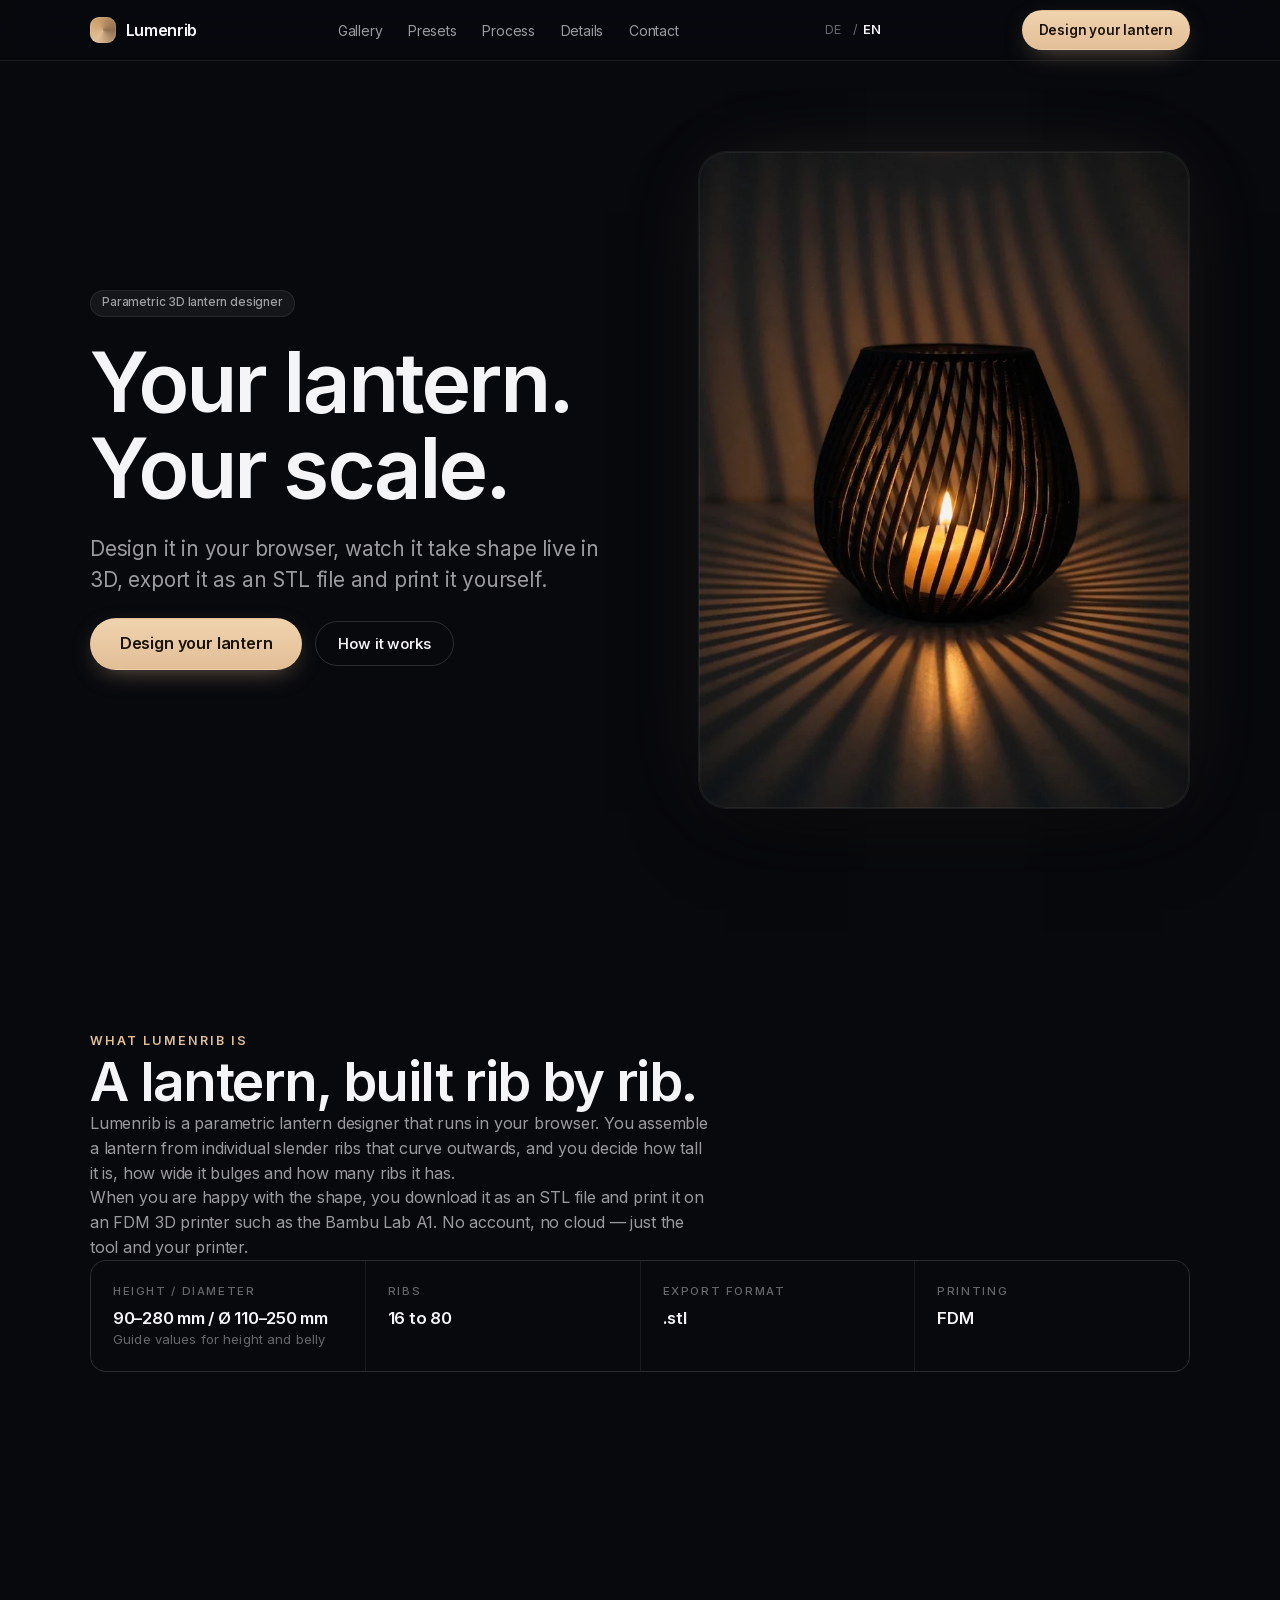
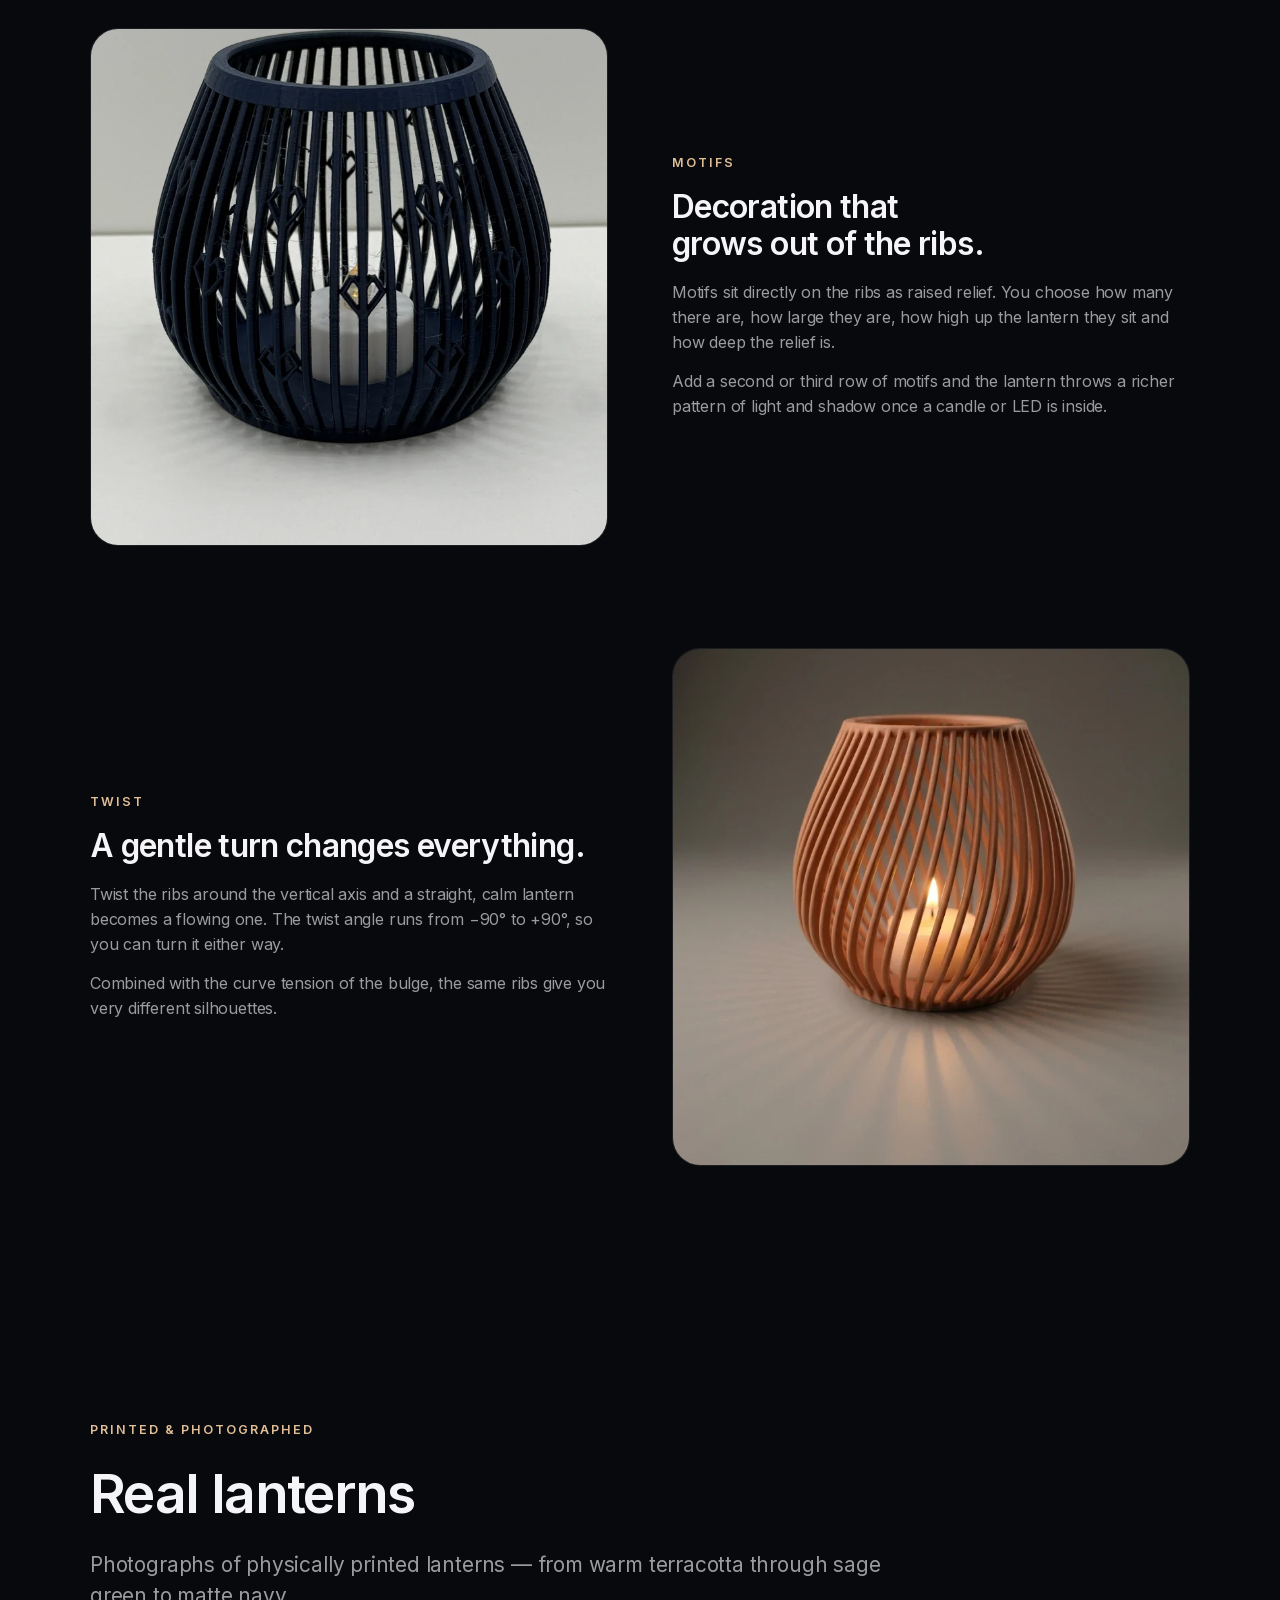
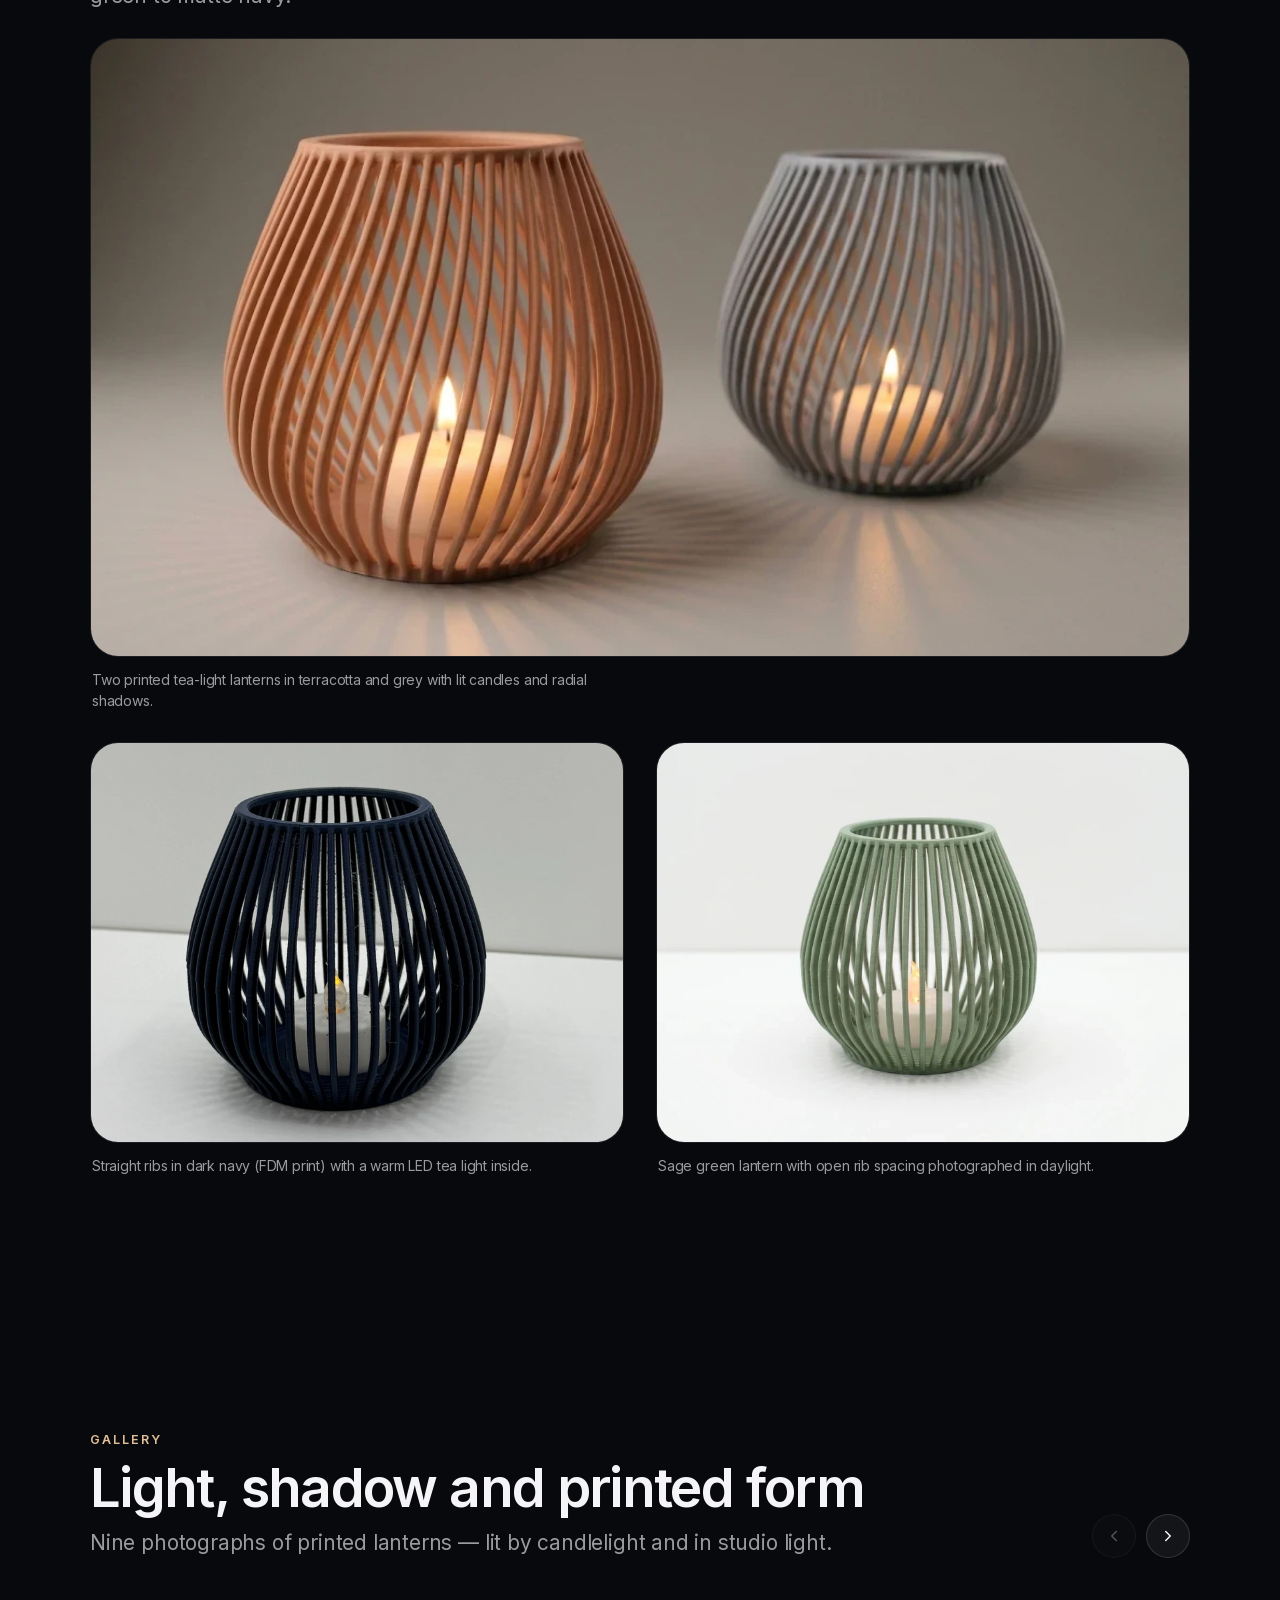
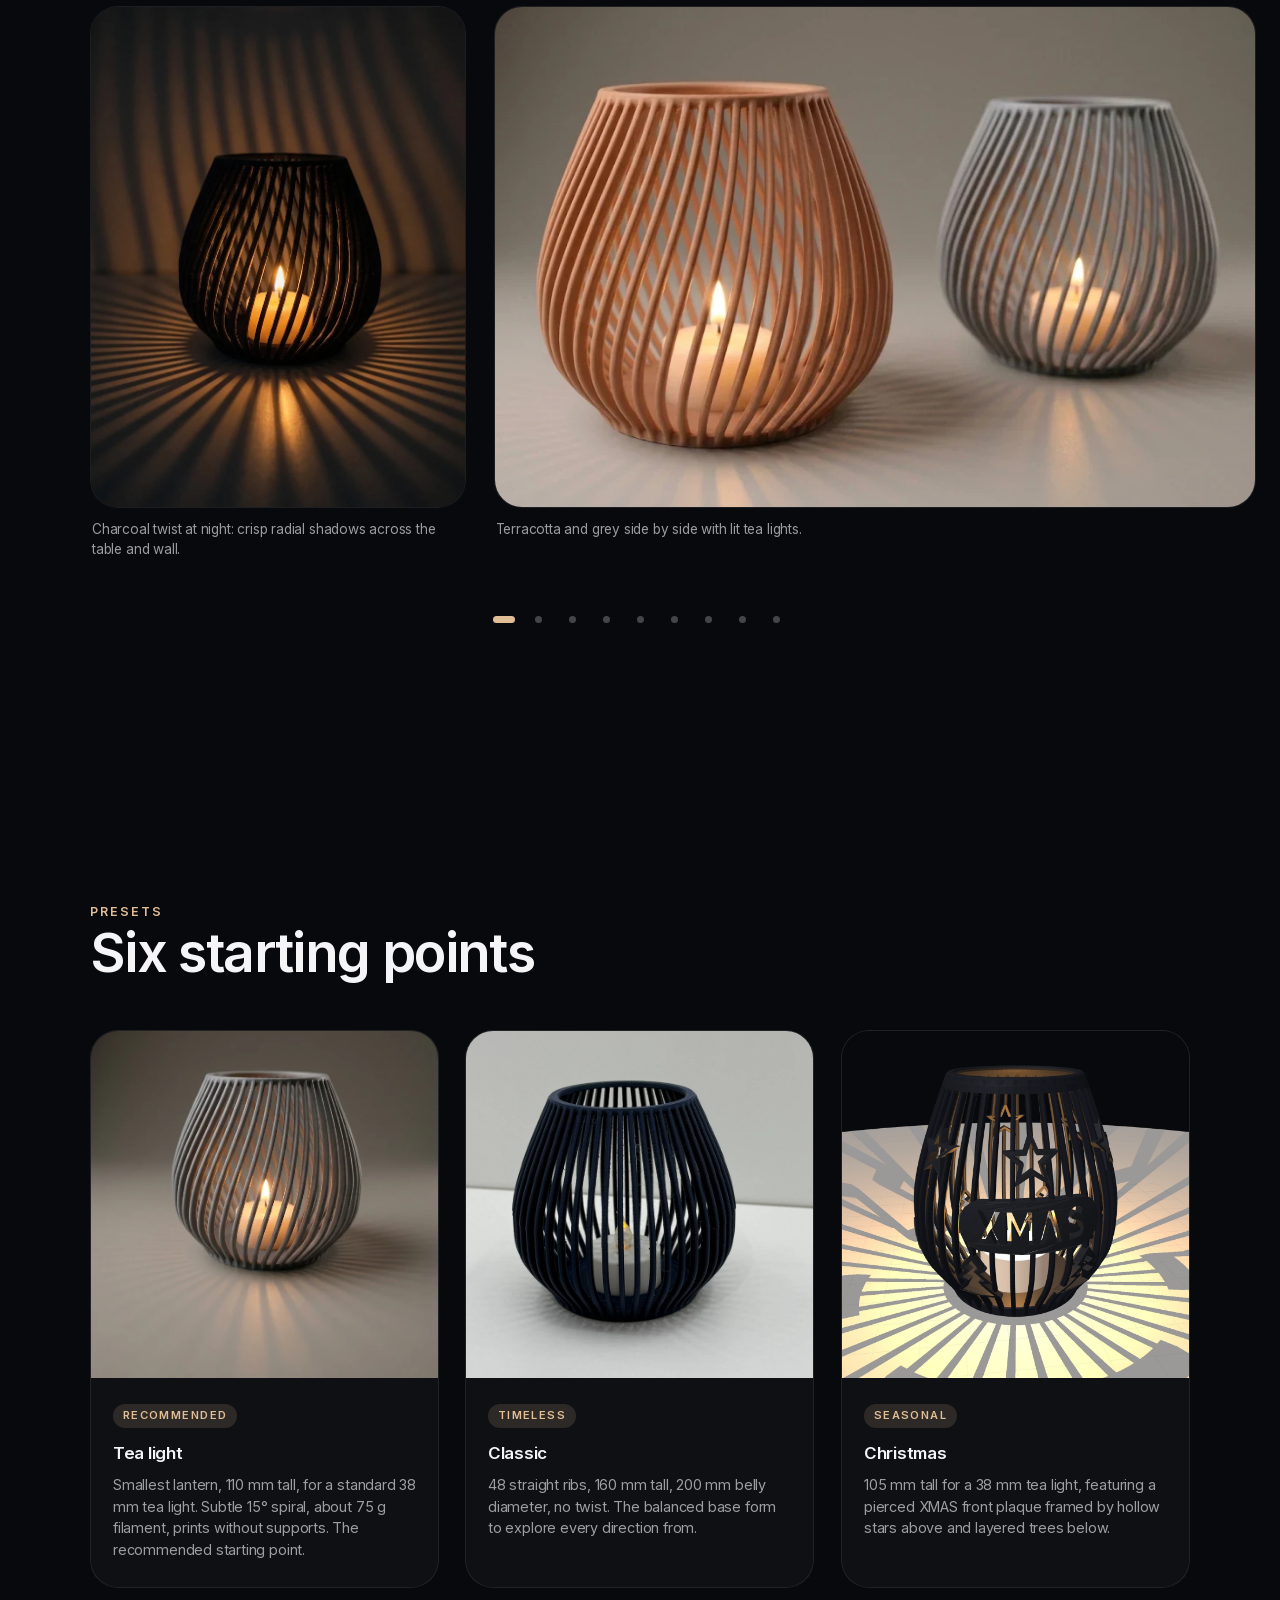
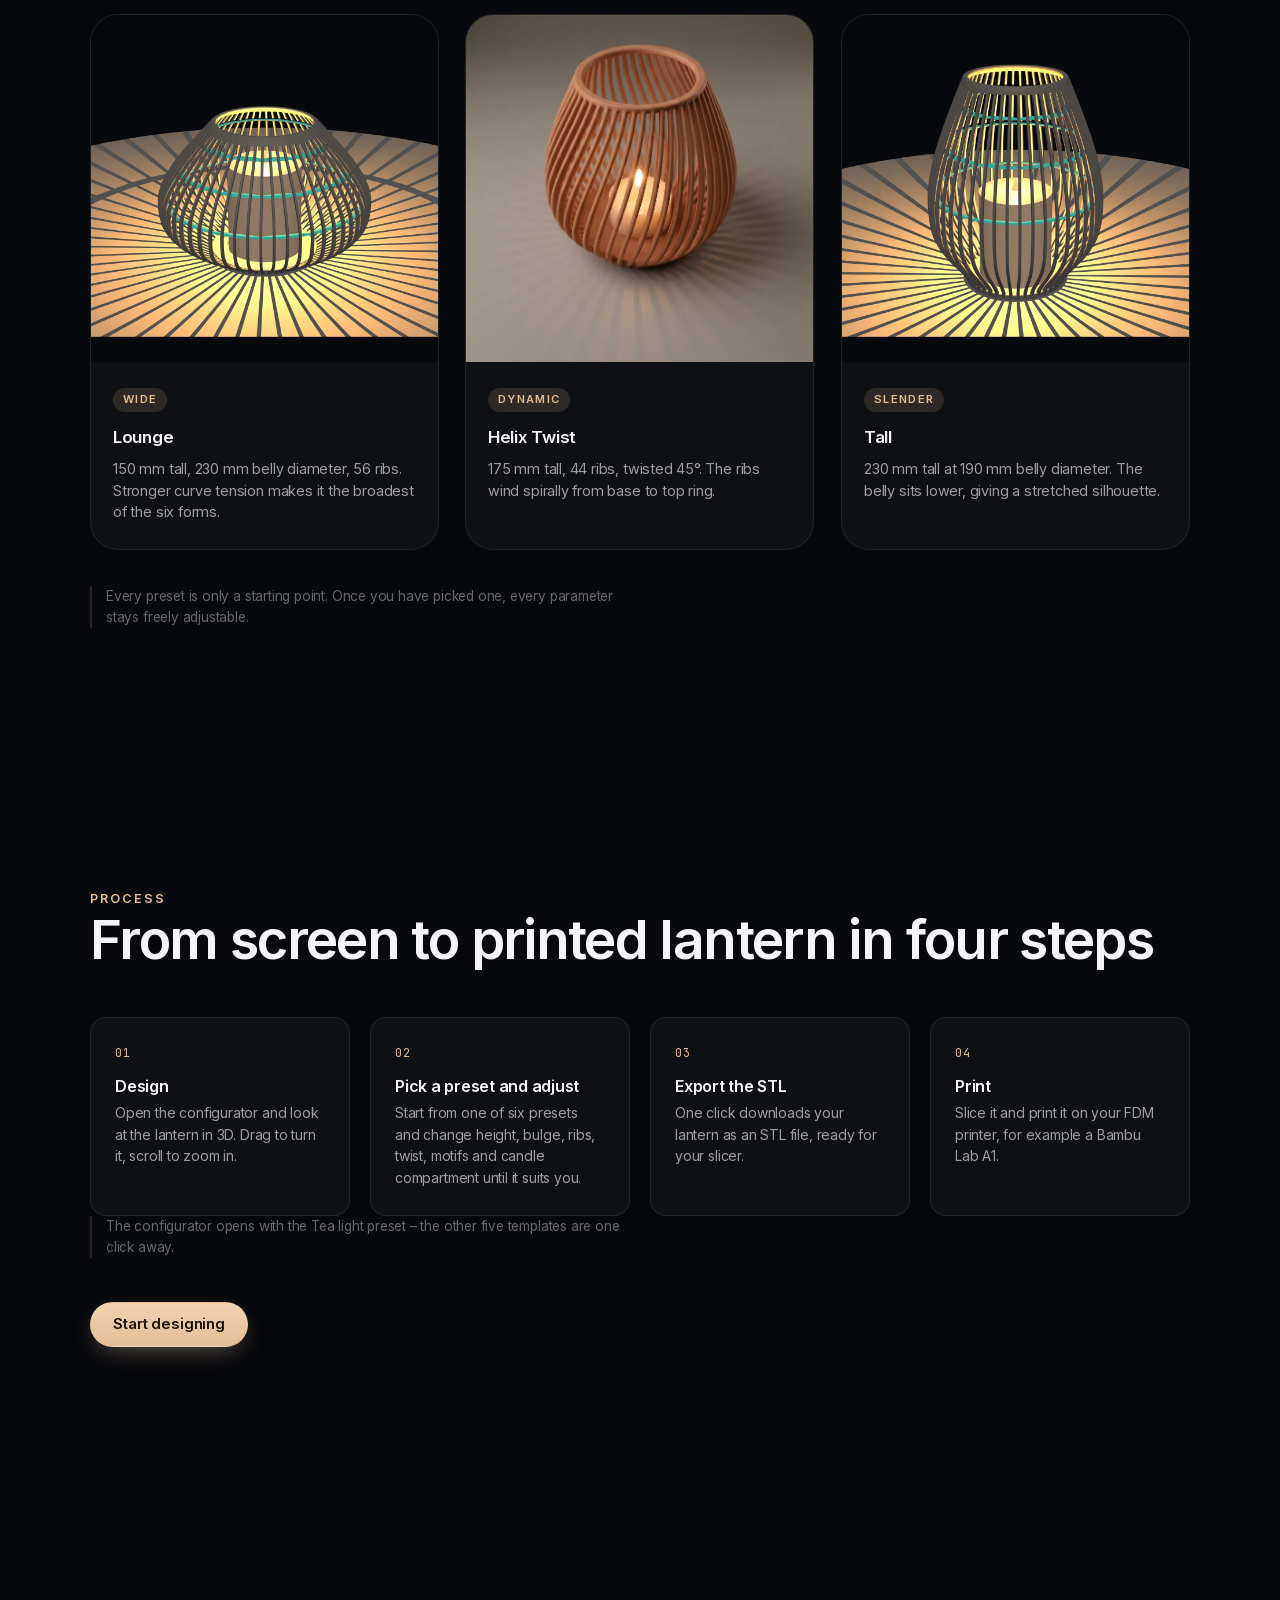
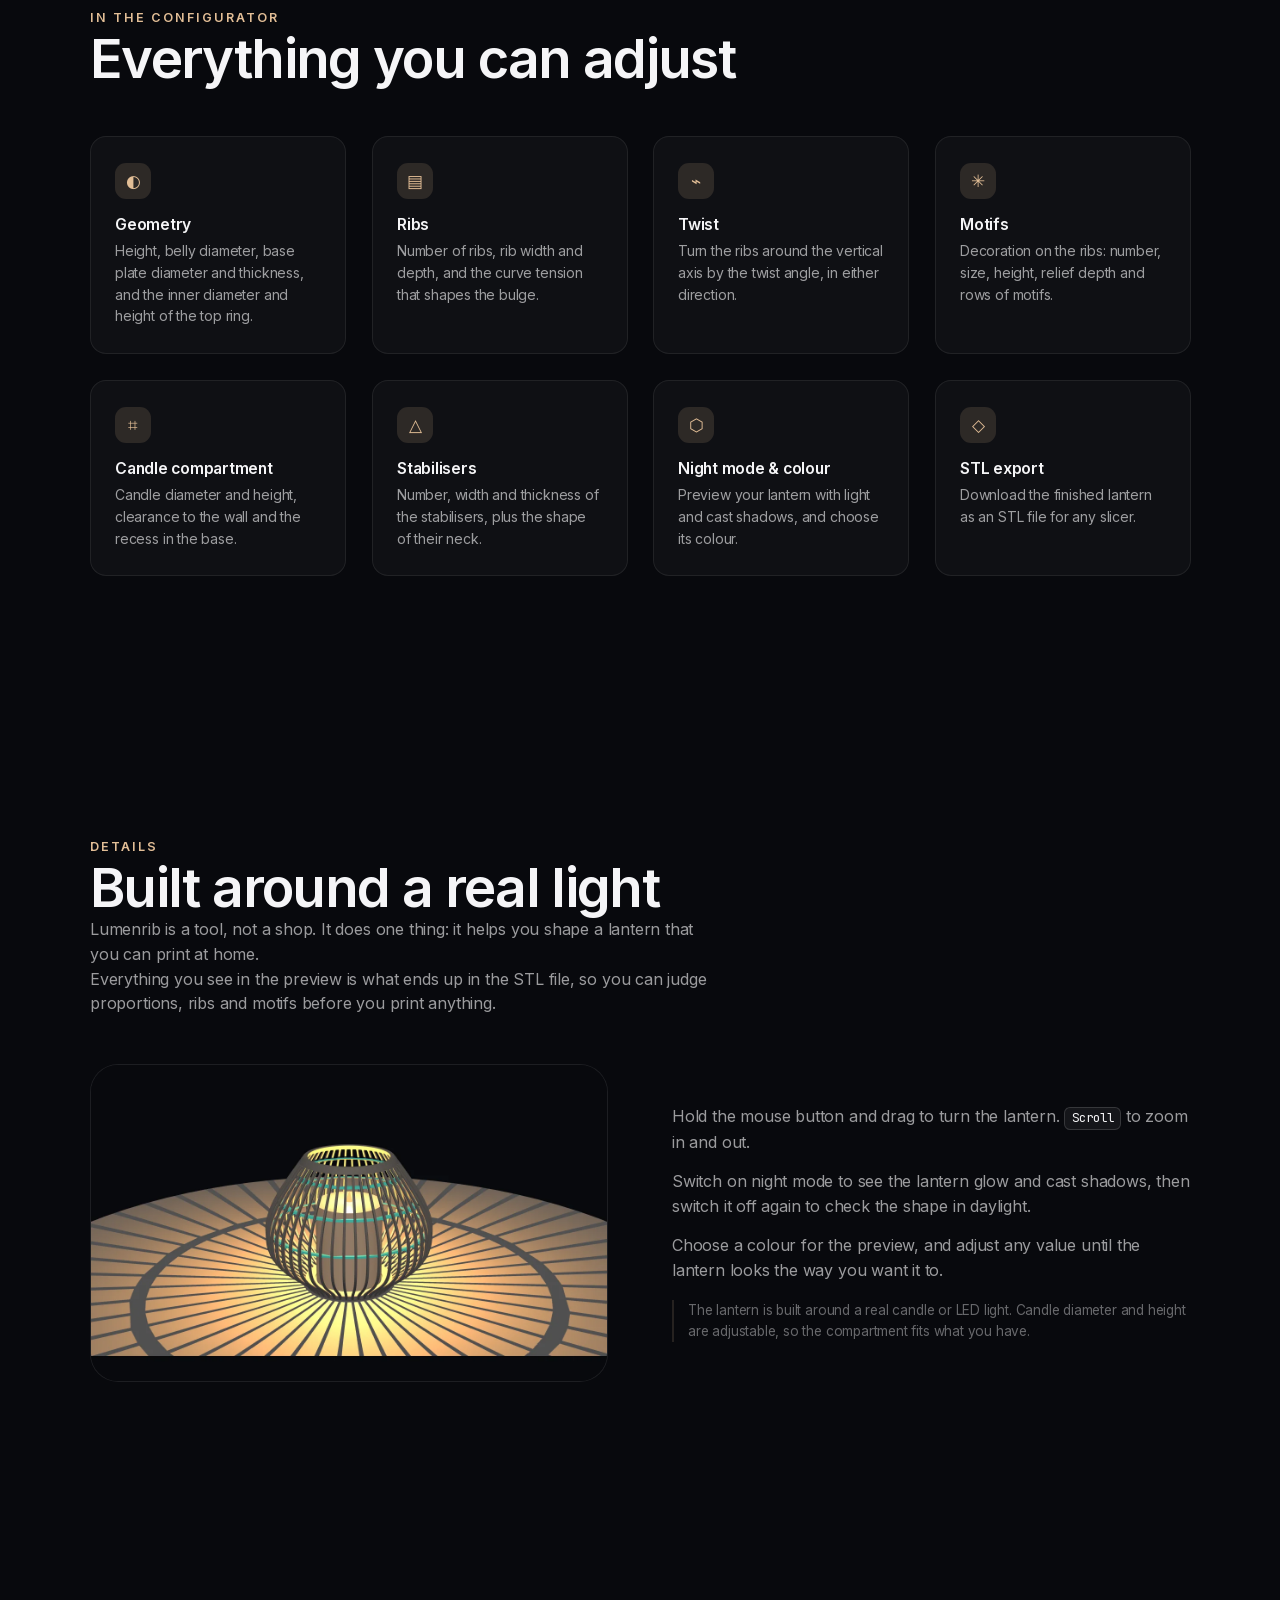
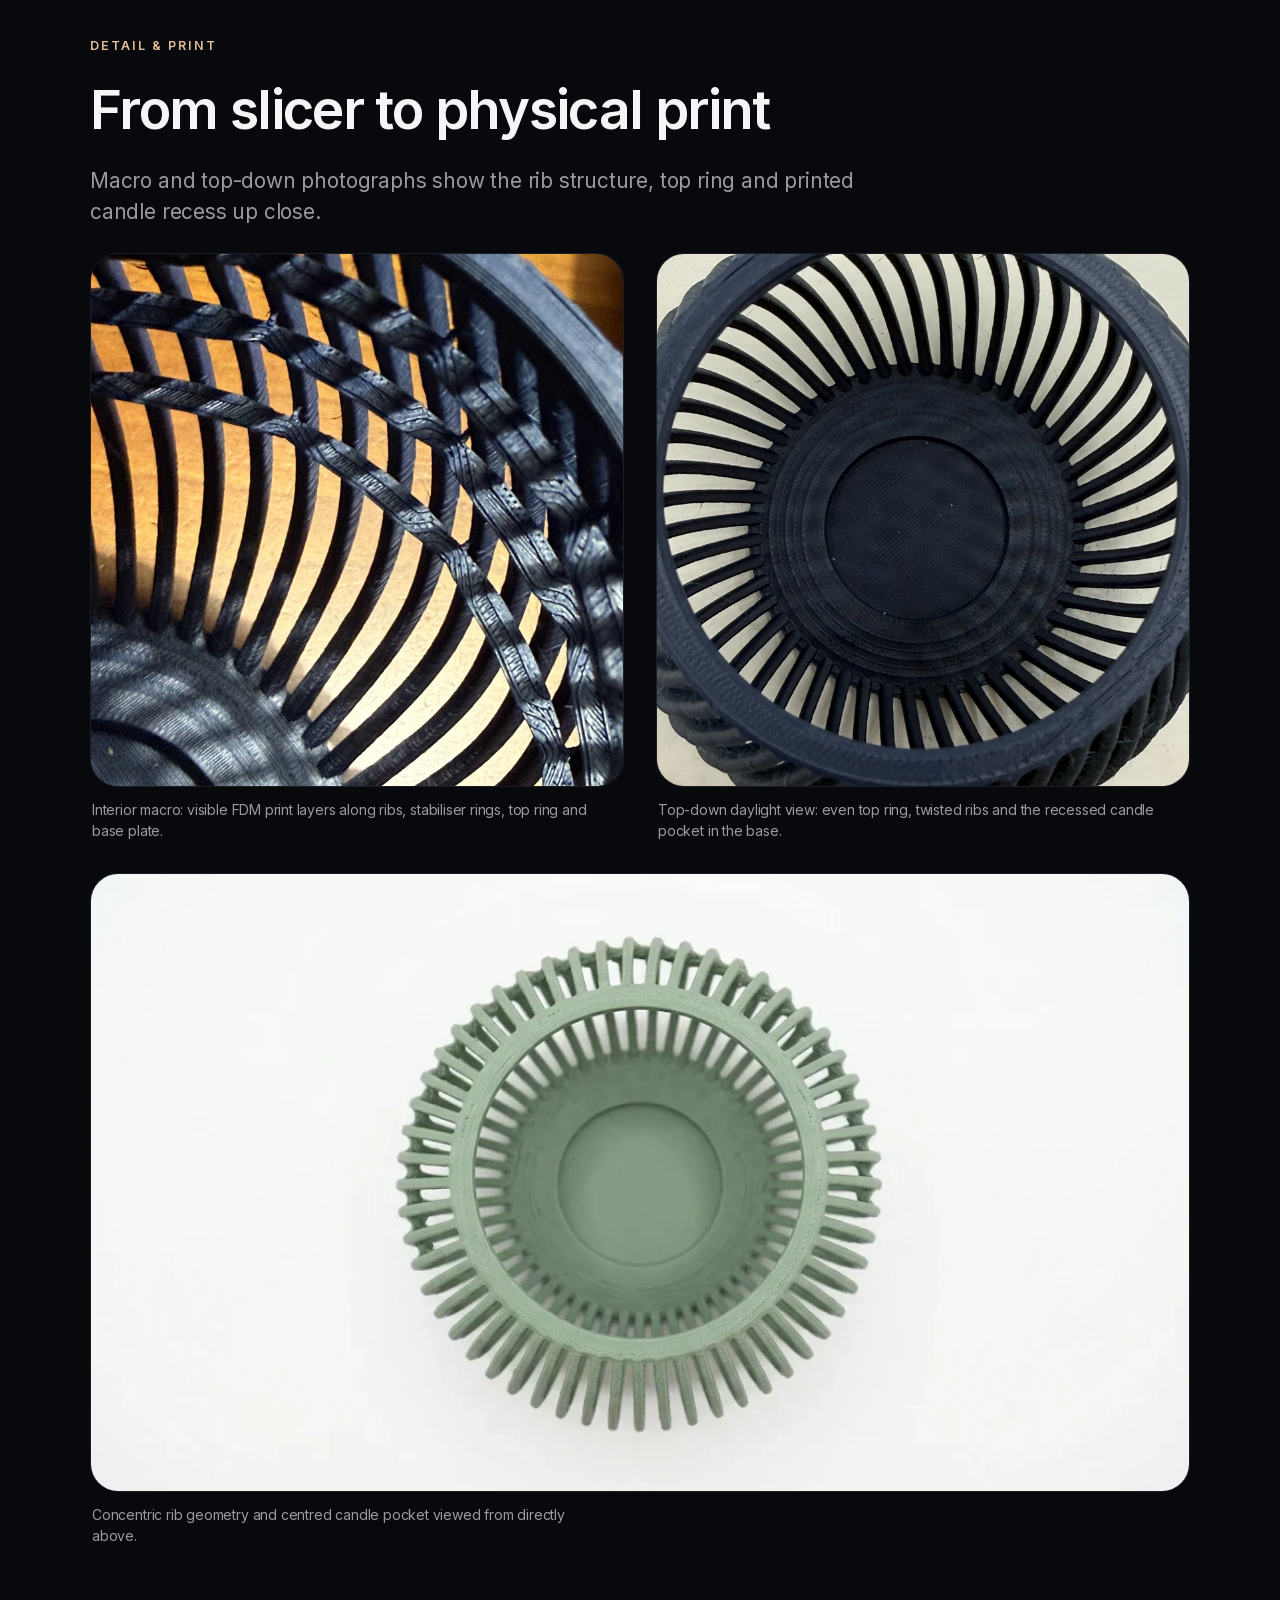
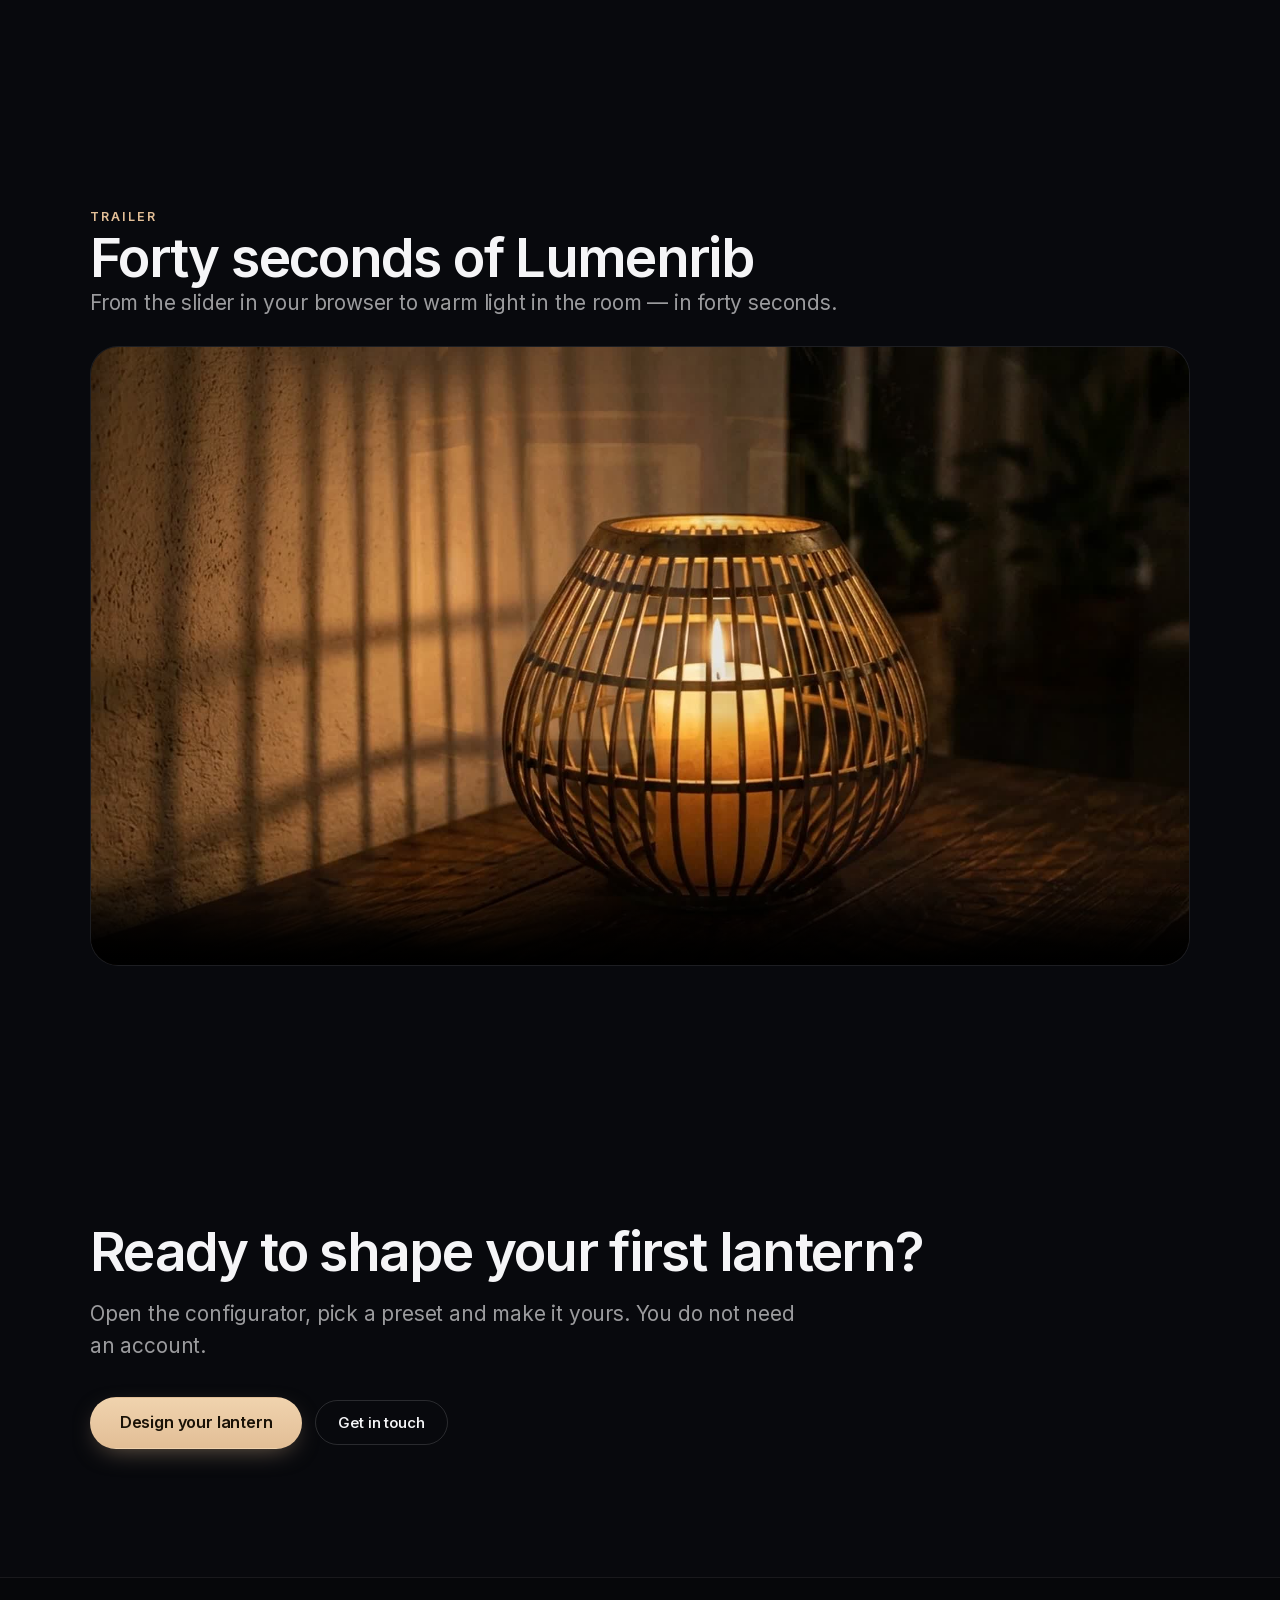
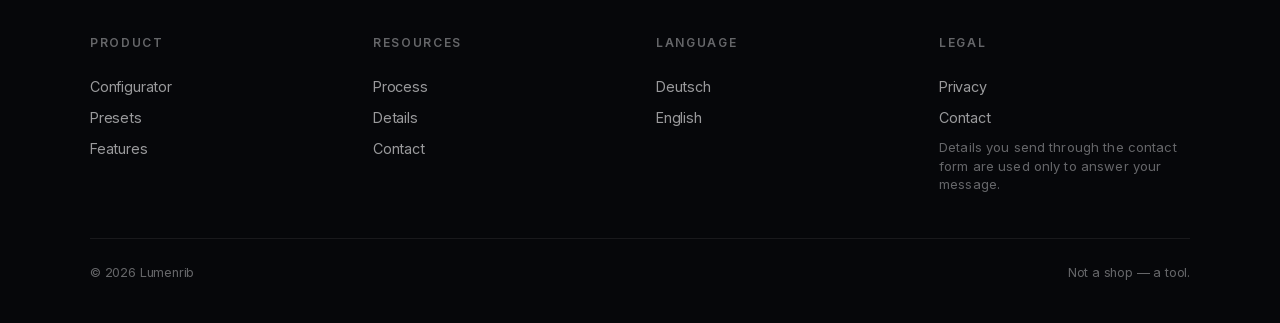
==== commit 5d1ae202: "Redesign xmas lantern preset with cutout XMAS plaque and hollow motifs" ====
--- a/en/index.html
+++ b/en/index.html
@@ -275,12 +275,12 @@
         </article>
         <article class="card reveal" data-reveal-delay="3">
           <div class="card__media">
-            <img src="../assets/img/card-xmas.webp" alt="The Christmas preset: a lantern with decorative motifs on its ribs" width="1200" height="1200" loading="lazy" decoding="async">
+            <img src="../assets/img/card-xmas.webp" alt="The Christmas preset: compact charcoal lantern with a pierced XMAS front plaque, stars above and trees below" width="1200" height="1200" loading="lazy" decoding="async">
           </div>
           <div class="card__body">
             <span class="card__tag">Seasonal</span>
             <h3 class="card__title">Christmas</h3>
-            <p class="card__text">168 mm tall with motif relief in two rows on the ribs. They throw a festive pattern of shadows when lit.</p>
+            <p class="card__text">105 mm tall for a 38 mm tea light, featuring a pierced XMAS front plaque framed by hollow stars above and layered trees below.</p>
           </div>
         </article>
         <article class="card reveal" data-reveal-delay="1">
